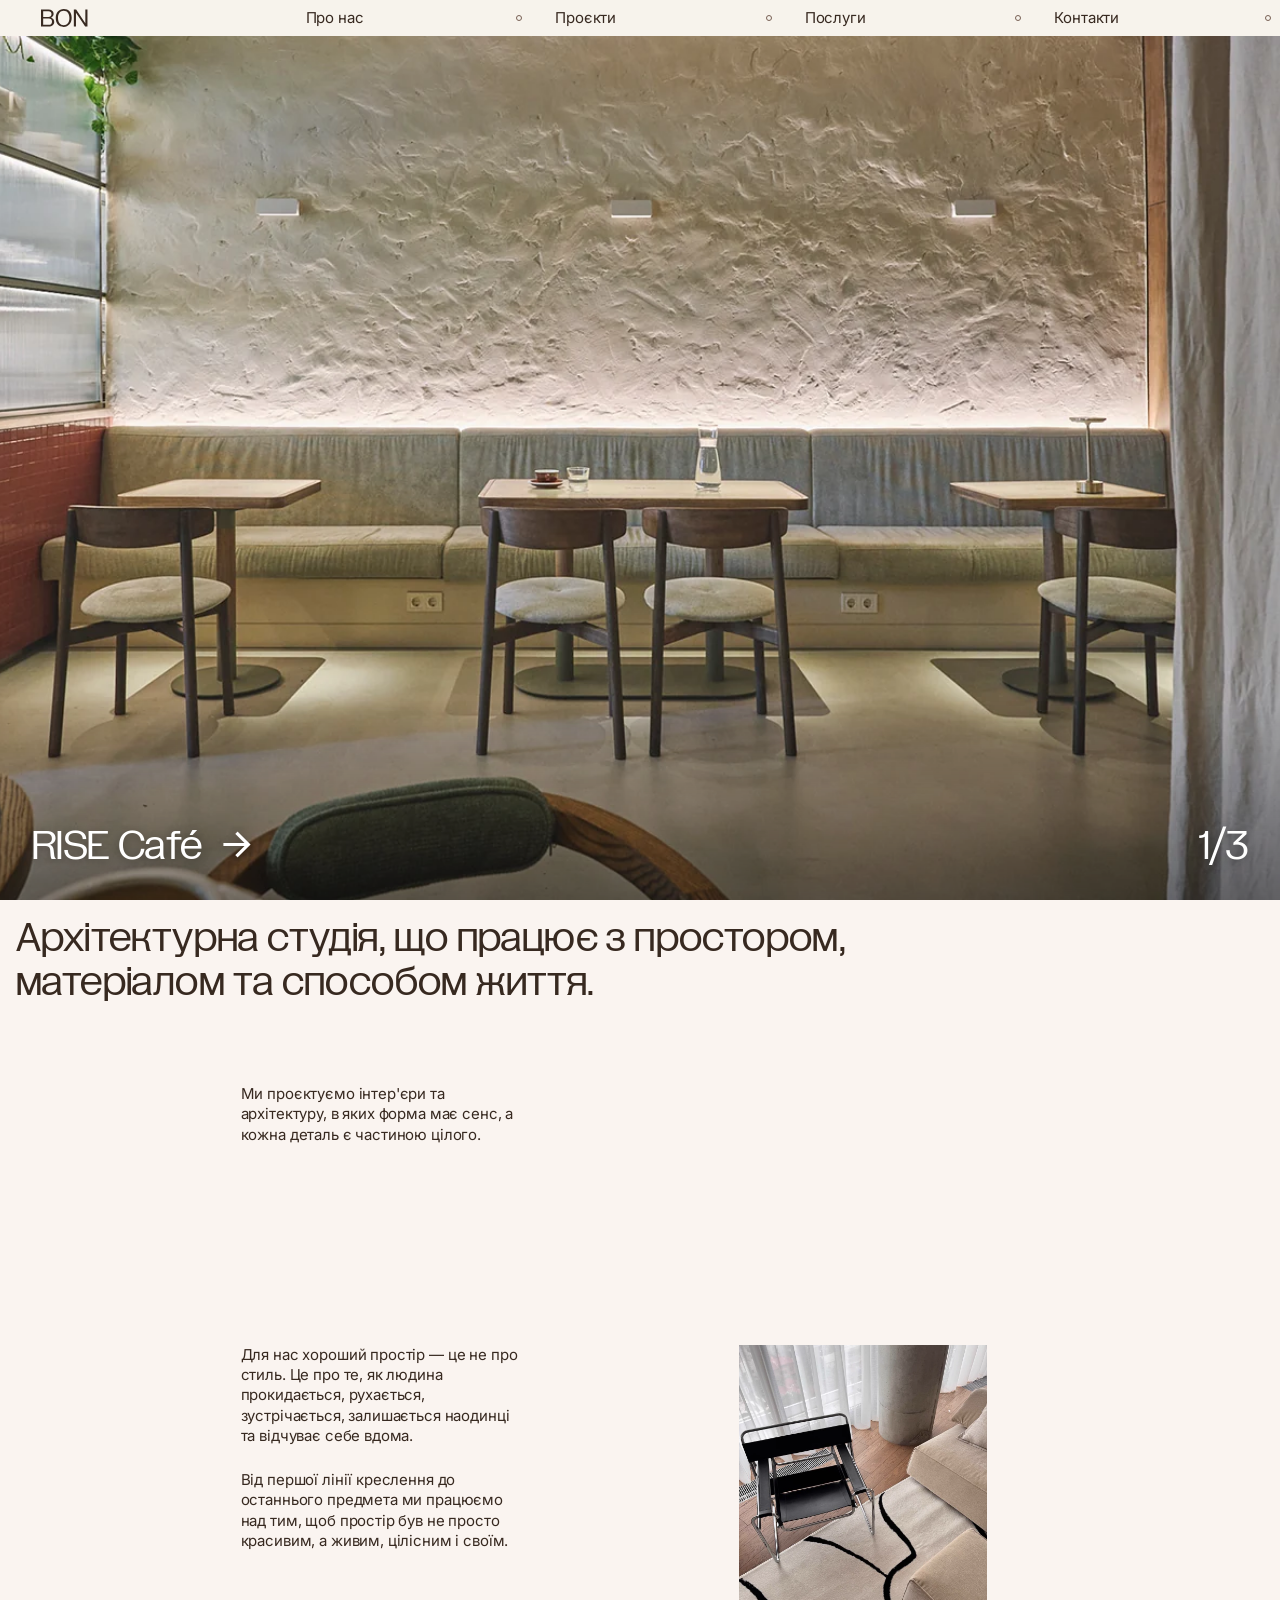
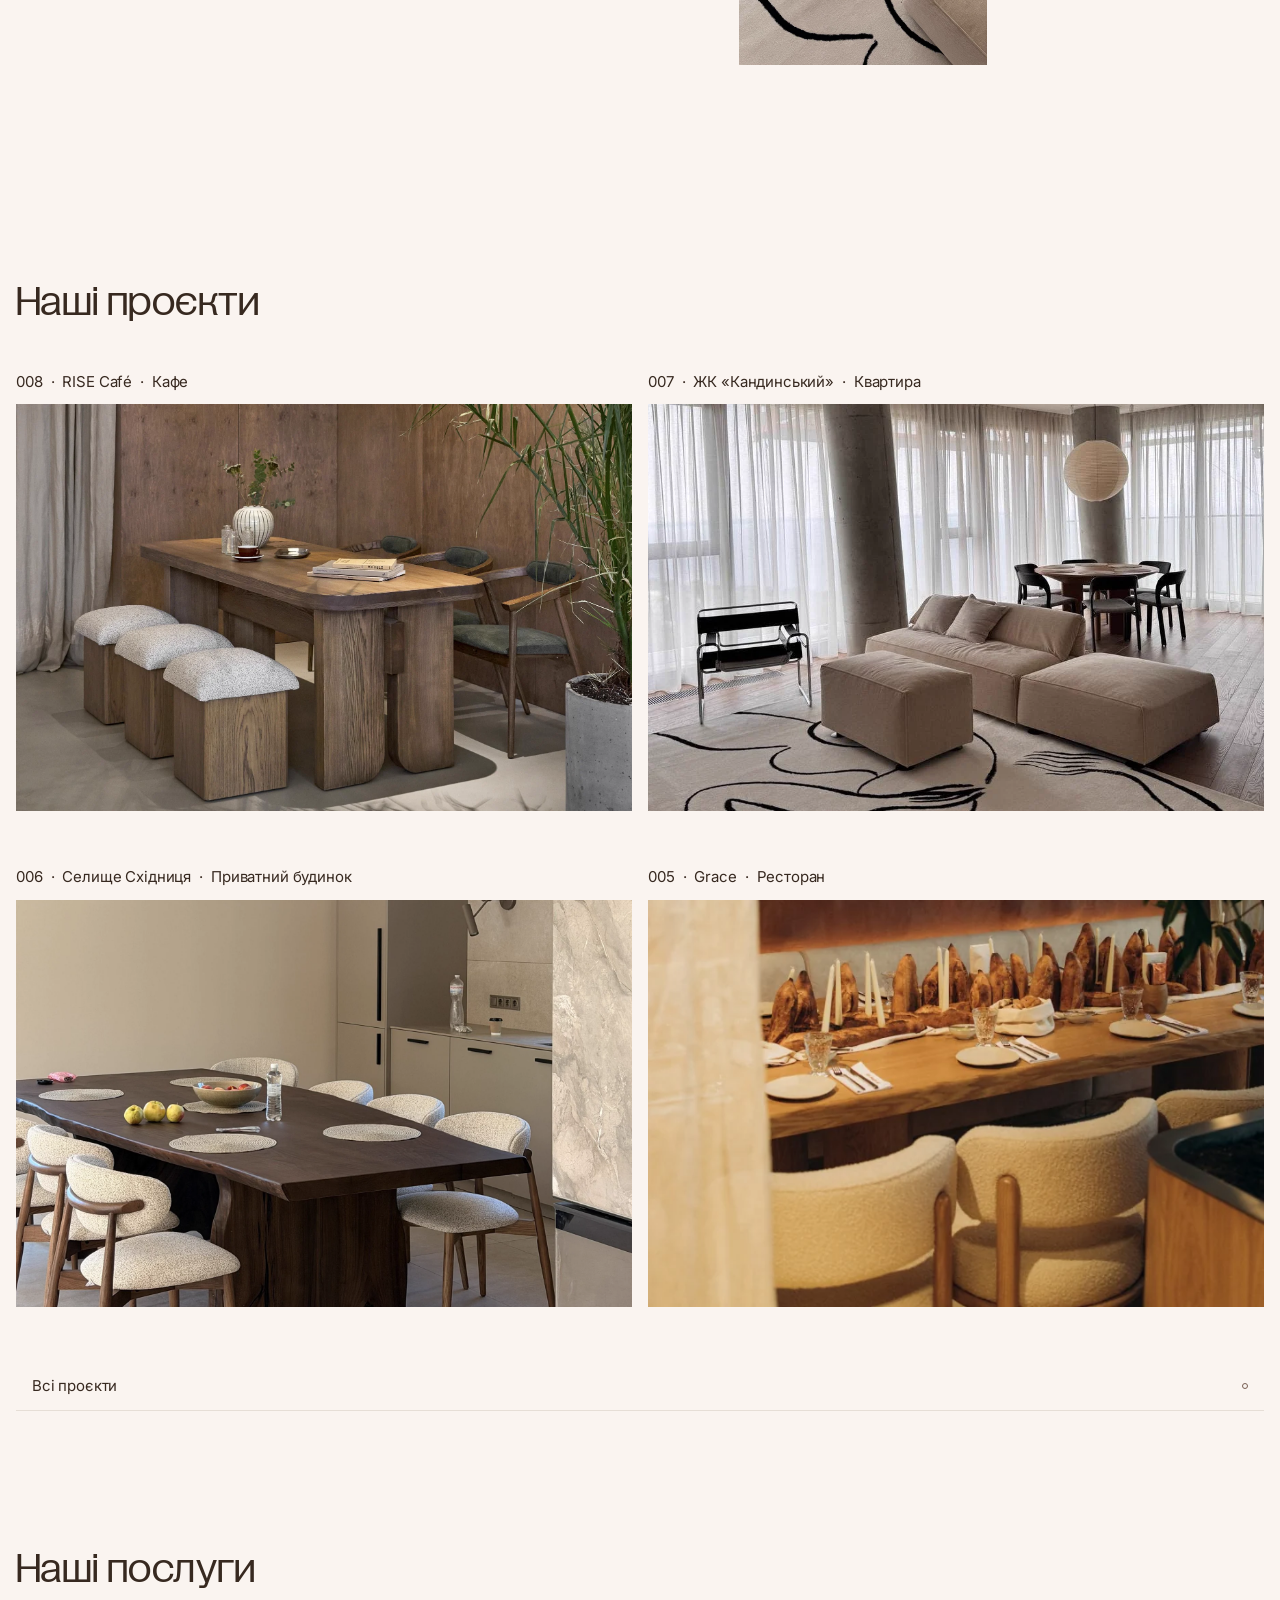
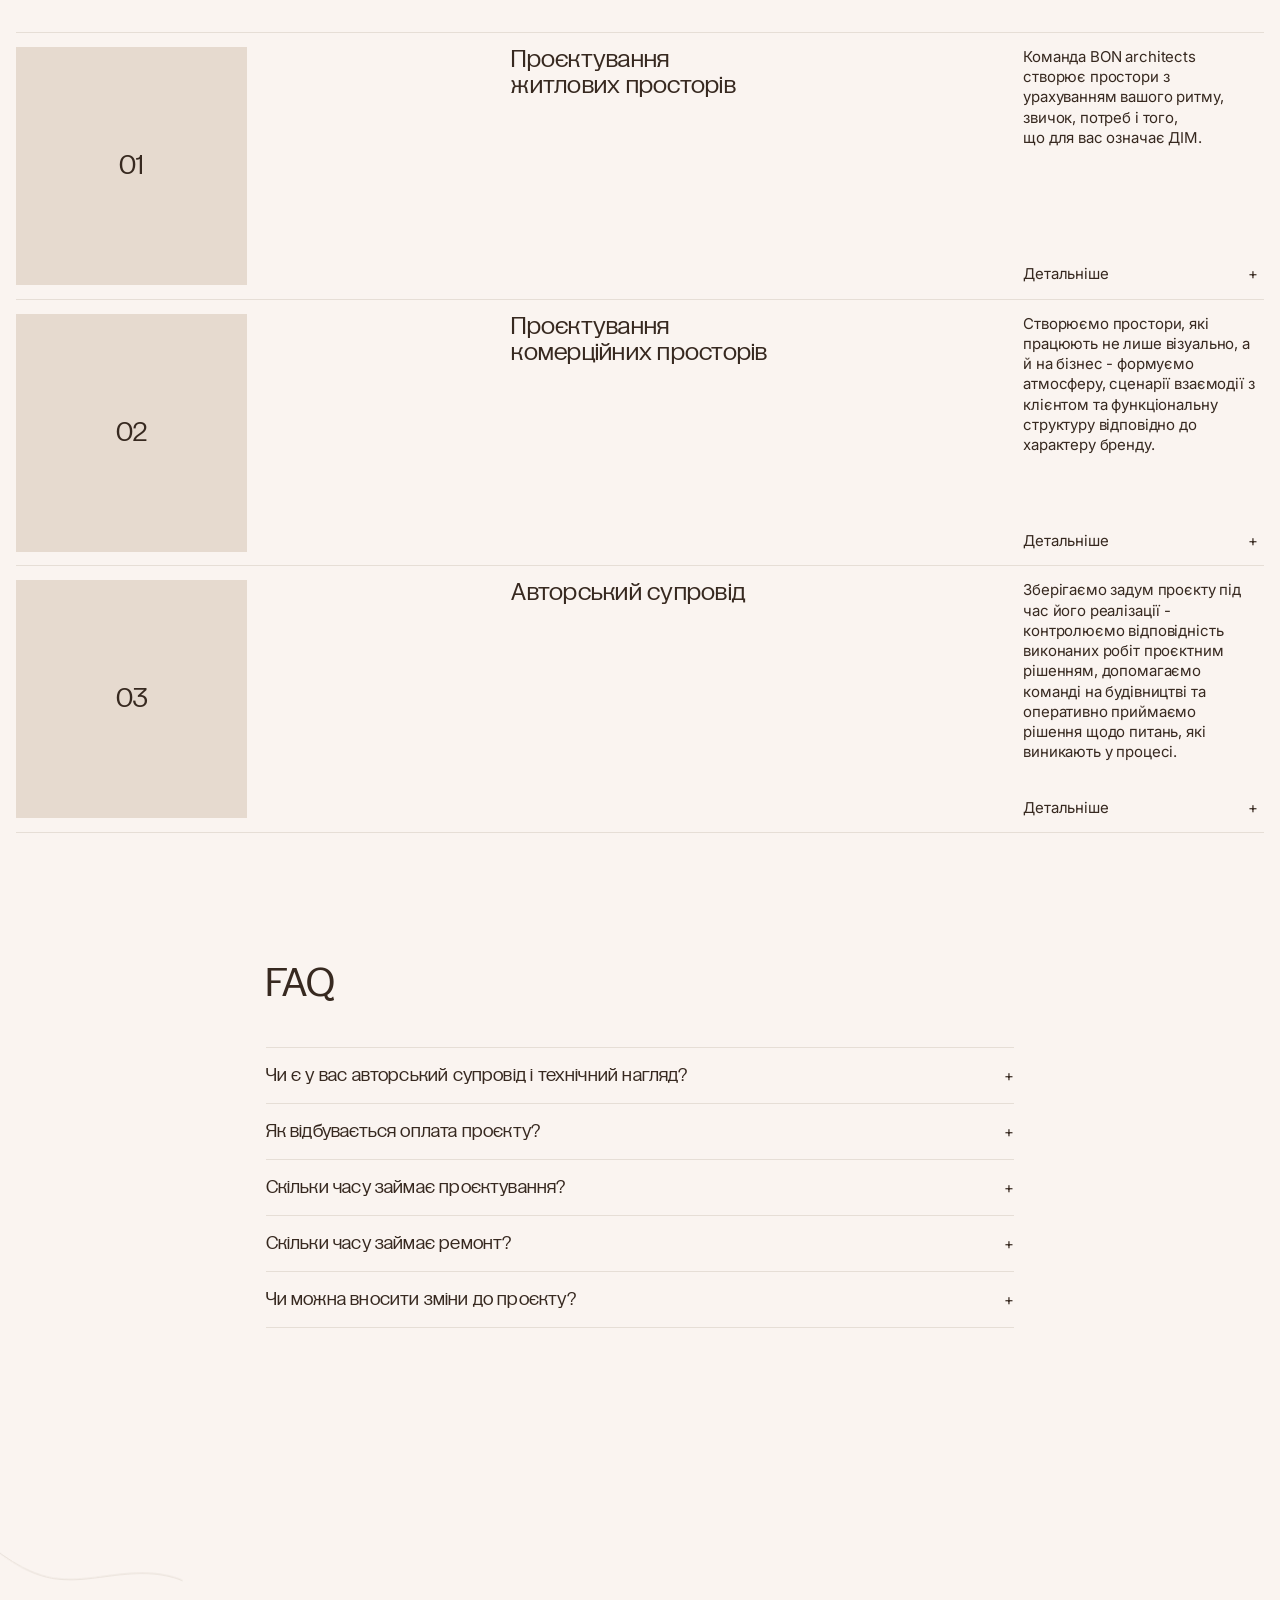
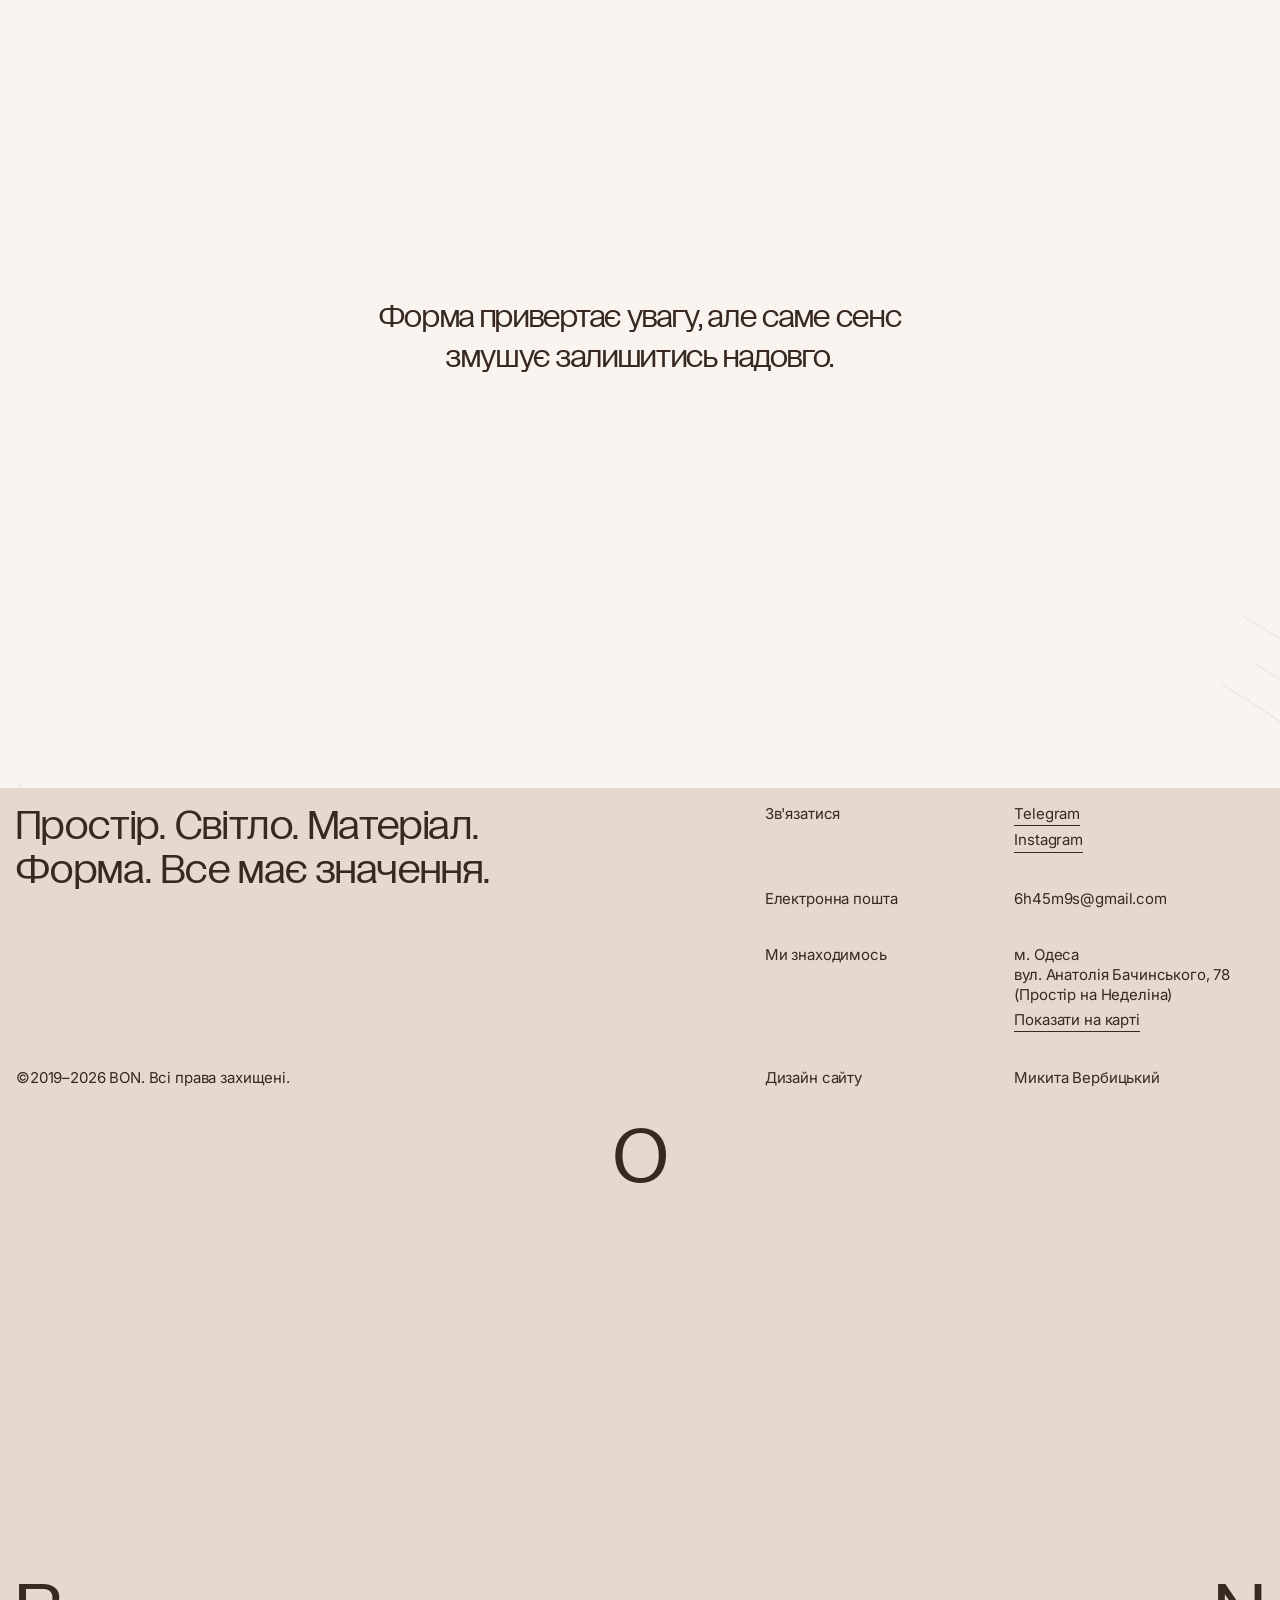
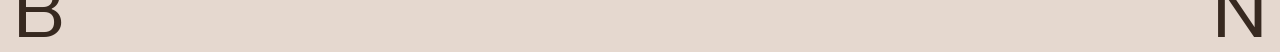
==== index.html @ 271f2152 "Add files via upload" ====
<!DOCTYPE html>
<html lang="uk">
<head>
    <meta charset="UTF-8">
    <meta name="viewport" content="width=device-width, initial-scale=1.0">
    <title>BON — архітектурна студія</title>
    <meta name="description" content="BON — архітектурна студія в Одесі. Проєктуємо інтер’єри та архітектуру, в яких форма має сенс, а кожна деталь є частиною цілого.">
    <meta name="theme-color" content="#FAF4F0">
    <meta property="og:type" content="website">
    <meta property="og:site_name" content="BON">
    <meta property="og:locale" content="uk_UA">
    <meta property="og:title" content="BON — архітектурна студія">
    <meta property="og:description" content="BON — архітектурна студія в Одесі. Проєктуємо інтер’єри та архітектуру, в яких форма має сенс, а кожна деталь є частиною цілого.">
    <meta property="og:url" content="https://bondarandrew.github.io/">
    <meta property="og:image" content="https://bondarandrew.github.io/img/og-image.jpg">
    <meta property="og:image:width" content="1200">
    <meta property="og:image:height" content="630">
    <meta name="twitter:card" content="summary_large_image">
    <meta name="twitter:title" content="BON — архітектурна студія">
    <meta name="twitter:description" content="BON — архітектурна студія в Одесі. Проєктуємо інтер’єри та архітектуру, в яких форма має сенс, а кожна деталь є частиною цілого.">
    <meta name="twitter:image" content="https://bondarandrew.github.io/img/og-image.jpg">
    <link rel="icon" href="favicon.ico" sizes="any">
    <link rel="icon" type="image/png" sizes="32x32" href="img/favicon/favicon-32.png">
    <link rel="icon" type="image/png" sizes="192x192" href="img/favicon/favicon-192.png">
    <link rel="apple-touch-icon" href="img/favicon/favicon-180.png">
    <link rel="preconnect" href="https://fonts.googleapis.com">
    <link rel="preconnect" href="https://fonts.gstatic.com" crossorigin>
    <link href="https://fonts.googleapis.com/css2?family=Inter:wght@400&display=swap" rel="stylesheet">
    <link rel="preload" href="fonts/TwidGrotesk-Regular.woff2" as="font" type="font/woff2" crossorigin>
    <link rel="stylesheet" href="css/style.css">
</head>
<body>
    <header>
        <div class="header-inner">
            <div class="logo">
                <a href="index.html" class="logo-link" aria-label="На головну">
                    <img src="img/BON_logo.svg" alt="BON" class="logo-img">
                </a>
            </div>
            <a class="nav-item" href="#about">
                Про нас
                <span class="nav-dot">
                    <svg width="6" height="6" viewBox="0 0 6 6" xmlns="http://www.w3.org/2000/svg" style="display: block;">
                        <circle cx="3" cy="3" r="2.5" stroke="#775F53"/>
                    </svg>
                </span>
            </a>
            <a class="nav-item" href="#projects">
                Проєкти
                <span class="nav-dot">
                    <svg width="6" height="6" viewBox="0 0 6 6" xmlns="http://www.w3.org/2000/svg" style="display: block;">
                        <circle cx="3" cy="3" r="2.5" stroke="#775F53"/>
                    </svg>
                </span>
            </a>
            <a class="nav-item" href="#services">
                Послуги
                <span class="nav-dot">
                    <svg width="6" height="6" viewBox="0 0 6 6" xmlns="http://www.w3.org/2000/svg" style="display: block;">
                        <circle cx="3" cy="3" r="2.5" stroke="#775F53"/>
                    </svg>
                </span>
            </a>
            <a class="nav-item contacts" href="#contact">
                Контакти
                <span class="nav-dot">
                    <svg width="6" height="6" viewBox="0 0 6 6" xmlns="http://www.w3.org/2000/svg" style="display: block;">
                        <circle cx="3" cy="3" r="2.5" stroke="#775F53"/>
                    </svg>
                </span>
            </a>
        </div>
        <button class="burger-menu" aria-label="Меню">
            <span></span>
            <span></span>
            <span></span>
        </button>
        <div class="mobile-menu">
            <a class="nav-item" href="#about">Про нас</a>
            <a class="nav-item" href="#projects">Проєкти</a>
            <a class="nav-item" href="#services">Послуги</a>
            <a class="nav-item contacts" href="#contact">Контакти</a>
        </div>
    </header>

    <main>
        <section class="hero-slider">
            <div class="hero-track">
                <div class="hero-slide">
                    <img src="img/Hero/Hero1.webp" alt="RISE Café">
                </div>
                <div class="hero-slide">
                    <img src="img/Hero/Hero2.webp" alt="Квартира у ЖК Кандинський">
                </div>
                <div class="hero-slide">
                    <img src="img/Hero/Hero3.webp" alt="Приватний будинок у Східниці">
                </div>
                <div class="hero-slide">
                    <img src="img/Hero/Hero1.webp" alt="RISE Café">
                </div>
            </div>

            <!-- Текст и счётчик теперь СНАРУЖИ трека, фиксированы в углах -->
            <div class="hero-caption" id="heroCaption">RISE Café <span class="arrow">→</span></div>
            <div class="hero-counter"><span class="current">1</span>/<span class="total">3</span></div>
        </section>

        <section class="about-section" id="about">
            <div class="about-block about-block-1">
                <div class="about-title-wrap">
                    <h2 class="about-title">
                        Архітектурна студія, <span style="white-space: nowrap;">що працює з простором,</span><br>
                        матеріалом та способом життя.
                    </h2>
                </div>
                <div class="about-video-rail">
                    <video
                      class="about-video-small"
                      src="img/swcond_secktion_Video.mp4?v=4"
                      autoplay
                      loop
                      muted
                      playsinline
                    ></video>
                </div>
            </div>

            <div class="about-block about-block-2">
                <div class="about-text-group">
                    <p class="about-text">
                        Ми проєктуємо інтер'єри та архітектуру, в яких форма має сенс, 
                        а кожна деталь є частиною цілого.
                    </p>
                    <p class="about-text">
                        Для нас хороший простір — це не про стиль. Це про те, 
                        як людина прокидається, рухається, зустрічається, 
                        залишається наодинці та&nbsp;відчуває себе вдома.
                    </p>
                    <p class="about-text">
                        Від першої лінії креслення до останнього предмета ми працюємо 
                        над тим, щоб простір був не просто красивим, а живим, 
                        цілісним і своїм.
                    </p>
                </div>
                <img src="img/second_secktion_Photo.webp" alt="" class="about-img about-img-large">
            </div>
        </section>

        <section class="projects-section" id="projects">
            <div class="projects-head">
                <h2 class="projects-title">Наші проєкти</h2>
            </div>

            <div class="projects-grid">
                <a class="project-card" href="project.html?id=rise">
                    <div class="project-info">
                        <span class="project-num">008</span>
                        <span class="project-name">RISE Café</span>
                        <span class="project-type">Кафе</span>
                    </div>
                    <div class="project-media"><img src="img/Projects/rise.webp" alt="RISE Café" loading="lazy"></div>
                </a>
                <a class="project-card" href="project.html?id=kandinsky">
                    <div class="project-info">
                        <span class="project-num">007</span>
                        <span class="project-name">ЖК «Кандинський»</span>
                        <span class="project-type">Квартира</span>
                    </div>
                    <div class="project-media"><img src="img/Projects/kandinsky.webp" alt="Квартира у ЖК Кандинський" loading="lazy"></div>
                </a>
                <a class="project-card" href="project.html?id=shidnytsia">
                    <div class="project-info">
                        <span class="project-num">006</span>
                        <span class="project-name">Селище Східниця</span>
                        <span class="project-type">Приватний будинок</span>
                    </div>
                    <div class="project-media"><img src="img/Projects/shidnytsia.webp" alt="Приватний будинок у Східниці" loading="lazy"></div>
                </a>
                <a class="project-card" href="project.html?id=grace">
                    <div class="project-info">
                        <span class="project-num">005</span>
                        <span class="project-name">Grace</span>
                        <span class="project-type">Ресторан</span>
                    </div>
                    <div class="project-media"><img src="img/Projects/grace.webp" alt="Ресторан Grace" loading="lazy"></div>
                </a>
            </div>

                        <div class="projects-extra" id="projectsExtra">
                <div class="projects-extra-inner">
                    <div class="projects-grid">
                        <a class="project-card" href="project.html?id=p55">
                            <div class="project-info">
                                <span class="project-num">004</span>
                                <span class="project-name">P_55</span>
                                <span class="project-type">Апартаменти</span>
                            </div>
                            <div class="project-media"><img src="img/Projects/project-03.webp" alt="P_55" loading="lazy"></div>
                        </a>                        <a class="project-card" href="project.html?id=f001">
                            <div class="project-info">
                                <span class="project-num">003</span>
                                <span class="project-name">F_001</span>
                                <span class="project-type">Апартаменти</span>
                            </div>
                            <div class="project-media"><img src="img/Projects/project-04.webp" alt="F_001" loading="lazy"></div>
                        </a>                        <a class="project-card" href="project.html?id=p22">
                            <div class="project-info">
                                <span class="project-num">002</span>
                                <span class="project-name">P_22</span>
                                <span class="project-type">Апартаменти</span>
                            </div>
                            <div class="project-media"><img src="img/Projects/project-01.webp" alt="P_22" loading="lazy"></div>
                        </a>                        <a class="project-card" href="project.html?id=lapki">
                            <div class="project-info">
                                <span class="project-num">001</span>
                                <span class="project-name">Lapki</span>
                                <span class="project-type">Салон для хвостатих</span>
                            </div>
                            <div class="project-media"><img src="img/Projects/project-02.webp" alt="Lapki" loading="lazy"></div>
                        </a>                    </div>
                </div>
            </div>

            <a class="projects-more projects-hide hidden" href="#" id="projectsHide" aria-controls="projectsExtra">Приховати <span class="nav-dot"><svg width="8" height="2" viewBox="0 0 8 2" xmlns="http://www.w3.org/2000/svg" style="display: block;"><rect width="8" height="1" y="0.5" fill="#775F53"/></svg></span></a>

            <a class="projects-more" href="#" id="projectsMore" aria-controls="projectsExtra" aria-expanded="false">Всі проєкти <span class="nav-dot"><svg width="6" height="6" viewBox="0 0 6 6" xmlns="http://www.w3.org/2000/svg" style="display: block;"><circle cx="3" cy="3" r="2.5" stroke="#775F53"/></svg></span></a>
        </section>

        <section class="services-section" id="services">
            <h2 class="services-title">Наші послуги</h2>

            <div class="services-list">
                <article class="service-row">
                    <div class="service-num"><span class="service-num-label">01</span><span class="service-num-desc">Квартири, приватні будинки, котеджі, таунхауси.</span></div>
                    <h3 class="service-name">Проєктування<br>житлових просторів</h3>
                    <div class="service-side">
                        <p class="service-text">Команда BON architects створює простори з урахуванням вашого ритму, звичок, потреб і того, <span style="white-space: nowrap;">що для вас означає ДІМ.</span></p>
                        <div class="service-detail" id="service-detail-1">
                            <div class="service-detail-inner">
                                <p>Планувальні рішення і концепція, технічна документація та комплектація - ми проходимо весь шлях проєктування разом.</p>
                                <p>Орієнтовна вартість проєктування - 45 євро/м².<br>Остаточна вартість визначається після брифу, з урахуванням площі, задач та складності проєкту.</p>
                            </div>
                        </div>
                        <a class="service-more" href="#" aria-expanded="false" aria-controls="service-detail-1">Детальніше <span class="service-plus">+</span></a>
                    </div>
                </article>

                <article class="service-row">
                    <div class="service-num"><span class="service-num-label">02</span><span class="service-num-desc">Ресторани, кафе, готелі, апарт-готелі,<br>офісні приміщення.</span></div>
                    <h3 class="service-name">Проєктування<br>комерційних просторів</h3>
                    <div class="service-side">
                        <p class="service-text">Створюємо простори, які працюють не лише візуально, а й на бізнес - формуємо атмосферу, сценарії взаємодії з клієнтом та функціональну структуру відповідно до характеру бренду.</p>
                        <div class="service-detail" id="service-detail-2">
                            <div class="service-detail-inner">
                                <p>Від концепції до робочої документації та комплектації - розробляємо простір як цілісний досвід для його гостей і команди.</p>
                                <p>Вартість проєктування - від 50 €/м².<br>Остаточна вартість визначається після брифу, з урахуванням площі, задач та складності проєкту.</p>
                            </div>
                        </div>
                        <a class="service-more" href="#" aria-expanded="false" aria-controls="service-detail-2">Детальніше <span class="service-plus">+</span></a>
                    </div>
                </article>

                <article class="service-row">
                    <div class="service-num"><span class="service-num-label">03</span><span class="service-num-desc">Контролюємо виконання робіт згідно проєкту.</span></div>
                    <h3 class="service-name">Авторський супровід</h3>
                    <div class="service-side">
                        <p class="service-text">Зберігаємо задум проєкту під час його реалізації - контролюємо відповідність виконаних робіт проєктним рішенням, допомагаємо команді на будівництві та оперативно приймаємо рішення щодо питань, які виникають у процесі.</p>
                        <div class="service-detail" id="service-detail-3">
                            <div class="service-detail-inner">
                                <p>Вартість авторського супроводу - від 500 €/місяць.<br>Остаточна вартість залежить від масштабу проєкту, його складності та інтенсивності робіт.</p>
                            </div>
                        </div>
                        <a class="service-more" href="#" aria-expanded="false" aria-controls="service-detail-3">Детальніше <span class="service-plus">+</span></a>
                    </div>
                </article>
            </div>
        </section>

        <section class="faq-section" id="faq">
            <div class="faq-inner">
                <h2 class="faq-title">FAQ</h2>
                <div class="faq-list">
                    <div class="faq-item">
                        <button class="faq-q" type="button" aria-expanded="false" aria-controls="faq-a-1">
                            <span>Чи є у вас авторський супровід і технічний нагляд?</span>
                            <span class="faq-plus" aria-hidden="true"></span>
                        </button>
                        <div class="faq-a" id="faq-a-1">
                            <div class="faq-a-inner">
                                <p>BON здійснює авторський супровід, але не технічний нагляд.</p>
                                <p>Авторський супровід відповідає за те, щоб реалізований простір залишався максимально близьким до затвердженого проєкту - від планувальних рішень до матеріалів і деталей.</p>
                                <p>Технічний нагляд - це окрема функція, яка передбачає контроль якості та технології виконання будівельних робіт, відповідності нормам і стандартам.</p>
                                <p>Ми відповідаємо за задум і його реалізацію. Технічний нагляд - за якість виконання будівельних робіт</p>
                            </div>
                        </div>
                    </div>
                    <div class="faq-item">
                        <button class="faq-q" type="button" aria-expanded="false" aria-controls="faq-a-2">
                            <span>Як відбувається оплата проєкту?</span>
                            <span class="faq-plus" aria-hidden="true"></span>
                        </button>
                        <div class="faq-a" id="faq-a-2">
                            <div class="faq-a-inner">
                                <p>Проєктування складається з 5 етапів:</p>
                                <ol>
                                    <li>Бриф та планування</li>
                                    <li>Концепція</li>
                                    <li>3D-моделювання та візуалізація</li>
                                    <li>Технічні креслення</li>
                                    <li>Комплектація</li>
                                </ol>
                                <p>Перед початком кожного етапу вноситься 100% передплата за його вартість.</p>
                                <p>З орієнтовною вартістю проєктування можна ознайомитись <a href="#services">тут</a>.</p>
                            </div>
                        </div>
                    </div>
                    <div class="faq-item">
                        <button class="faq-q" type="button" aria-expanded="false" aria-controls="faq-a-3">
                            <span>Скільки часу займає проєктування?</span>
                            <span class="faq-plus" aria-hidden="true"></span>
                        </button>
                        <div class="faq-a" id="faq-a-3">
                            <div class="faq-a-inner"><p>Тривалість розробки проєкту залежить від площі та складності об’єкта. У середньому повний цикл проєктування займає 2-4 місяці. Ми не радимо починати будівництво до повної готовності проєкту.</p></div>
                        </div>
                    </div>
                    <div class="faq-item">
                        <button class="faq-q" type="button" aria-expanded="false" aria-controls="faq-a-4">
                            <span>Скільки часу займає ремонт?</span>
                            <span class="faq-plus" aria-hidden="true"></span>
                        </button>
                        <div class="faq-a" id="faq-a-4">
                            <div class="faq-a-inner">
                                <p>Термін реалізації залежить від багатьох факторів: темпу виконання робіт, своєчасності оплат і поставок матеріалів, а також роботи підрядних організацій.</p>
                                <p>BON не несе відповідальності за терміни виконання ремонтних робіт підрядниками. Ми відповідаємо за свою частину процесу - авторський супровід, оперативний розгляд питань та надання необхідних проєктних рішень.</p>
                                <p>Ми рекомендуємо окремо фіксувати терміни та умови роботи з кожним підрядником.</p>
                                <p>У середньому проєктування та реалізація проєкту займають від 6 до 18 місяців.</p>
                            </div>
                        </div>
                    </div>
                    <div class="faq-item">
                        <button class="faq-q" type="button" aria-expanded="false" aria-controls="faq-a-5">
                            <span>Чи можна вносити зміни до проєкту?</span>
                            <span class="faq-plus" aria-hidden="true"></span>
                        </button>
                        <div class="faq-a" id="faq-a-5">
                            <div class="faq-a-inner">
                                <p>Так. Під час роботи над кожним етапом передбачено до 2 коригувань. Вони входять у вартість етапу.</p>
                                <p>Після погодження та завершення етапу внесення змін до затверджених рішень, а також додаткові коригування понад 2, оплачуються окремо.</p>
                                <p>Обсяг і вартість додаткових робіт погоджуються із замовником до їх виконання.</p>
                            </div>
                        </div>
                    </div>
                </div>
            </div>
        </section>

        <section class="quote-section" id="quote">
            <div class="quote-sticky">
                <svg class="quote-lines" viewBox="0 0 1600 900" preserveAspectRatio="xMidYMid slice" aria-hidden="true"></svg>
                <p class="quote-text">Форма привертає увагу, але саме сенс <br>змушує залишитись надовго.</p>
            </div>
        </section>
    </main>

    <footer class="site-footer">
        <div class="footer-top">
            <div class="footer-left">
                <h2 class="footer-title">Простір. Світло. Матеріал.<br>Форма. Все має значення.</h2>
                <p class="footer-copy"><span>©2019–2026 BON<span class="footer-dot">.</span></span> <span>Всі права захищені.</span></p>
            </div>

            <div class="footer-info">
                <div class="footer-row">
                    <span class="footer-label">Зв'язатися</span>
                    <div class="footer-value">
                        <a href="https://t.me/bondar_olha" target="_blank" rel="noopener">Telegram</a>
                        <a href="https://www.instagram.com/bonarchitects" target="_blank" rel="noopener">Instagram</a>
                    </div>
                </div>
                <div class="footer-row">
                    <span class="footer-label">Електронна пошта</span>
                    <div class="footer-value">
                        <a href="mailto:6h45m9s@gmail.com">6h45m9s@gmail.com</a>
                    </div>
                </div>
                <div class="footer-row">
                    <span class="footer-label">Ми знаходимось</span>
                    <div class="footer-value">
                        <span>м. Одеса<br>вул. Анатолія Бачинського, 78<br>(Простір на Неделіна)</span>
                        <a href="https://maps.app.goo.gl/FtR865GVEq6YpNyQ6" class="footer-map-link" target="_blank" rel="noopener">Показати на карті</a>
                    </div>
                </div>
                <div class="footer-row">
                    <span class="footer-label">Дизайн сайту</span>
                    <div class="footer-value"><span>Микита Вербицький</span></div>
                </div>
            </div>
        </div>

        <div class="footer-letters" aria-hidden="true">
            <span class="footer-letter letter-b">B</span>
            <span class="footer-letter letter-o">O</span>
            <span class="footer-letter letter-n">N</span>
        </div>
    </footer>

    <div class="contact-overlay" id="contactOverlay">
        <div class="contact-panel" id="contactPanel">
            <div class="contact-panel-header">
                <span class="contact-panel-title">Контактна інформація</span>
                <button class="contact-panel-close" id="contactPanelClose">
                    Закрити <span class="close-icon">−</span>
                </button>
            </div>
            <div class="contact-panel-body">
                <div class="contact-row">
                    <span class="contact-label">Зв'язатися</span>
                    <div class="contact-value">
                        <a href="https://t.me/bondar_olha" target="_blank" rel="noopener">Telegram</a>
                        <a href="https://www.instagram.com/bonarchitects" target="_blank" rel="noopener">Instagram</a>
                    </div>
                </div>
                <div class="contact-row">
                    <span class="contact-label">Електронна пошта</span>
                    <div class="contact-value">
                        <a href="mailto:6h45m9s@gmail.com">6h45m9s@gmail.com</a>
                    </div>
                </div>
                <div class="contact-row">
                    <span class="contact-label">Ми знаходимось</span>
                    <div class="contact-value">
                        м. Одеса<br>
                        вул. Анатолія Бачинського, 78<br>
                        (Простір на Неделіна)
                        <a href="https://maps.app.goo.gl/FtR865GVEq6YpNyQ6" class="contact-map-link" target="_blank" rel="noopener">Показати на карті</a>
                    </div>
                </div>
            </div>
        </div>
    </div>

    <script src="js/main.js"></script>
    <script src="js/quote-lines.js"></script>
</body>
</html>
---- css/style.css ----
@font-face {
  font-family: 'Twid Grotesk';
  src: url('../fonts/TwidGrotesk-Regular.woff2') format('woff2'),
       url('../fonts/TwidGrotesk-Regular.woff') format('woff');
  font-weight: 400;
  font-style: normal;
  font-display: swap;
}

* {
  margin: 0;
  padding: 0;
  box-sizing: border-box;
}

html {
  scroll-behavior: smooth;
}

/* учитываем фиксированную шапку 36px при переходе по якорям */
section[id] {
  scroll-margin-top: 36px;
}

.services-section {
  background-color: #FAF4F0;
  color: #372920;
  padding: 16px 16px 40px;
}

.services-title {
  font-family: 'Twid Grotesk', sans-serif;
  font-weight: 400;
  font-size: 40px;
  line-height: 110%;
  letter-spacing: 0.01em;
  margin-bottom: 41px;
}

.services-section,
.services-section * {
  color: #372920; /* Twilight Bark */
}

.services-list {
  border-bottom: 1px solid #E6DED6;
}

.service-row {
  display: grid;
  grid-template-columns: 18.5% 21.2% 41% 1fr;
  padding: 14px 0;
  border-top: 1px solid #E6DED6;
}

.service-num {
  grid-column: 1;
  position: relative;
  aspect-ratio: 232 / 239;
  container-type: inline-size; /* размеры текста внутри считаются от ширины квадрата */
  background-color: #E6DACF;
  font-family: 'Twid Grotesk', sans-serif;
  line-height: 110%;
  transition: background-color 0.4s ease-in-out;
}

/* номер: по центру, при ховере уезжает в левый верхний угол */
.service-num-label {
  position: absolute;
  font-size: 11.4cqw; /* cqw считается от ширины квадрата */
  top: 50%;
  left: 50%;
  transform: translate(-50%, -50%);
  transition: top 0.4s ease-in-out, left 0.4s ease-in-out, transform 0.4s ease-in-out;
}

/* описание: появляется внизу слева */
.service-num-desc {
  position: absolute;
  left: 8cqw;
  right: 8cqw;
  bottom: 8cqw;
  font-family: 'Inter', sans-serif;
  font-size: 7.7cqw;
  line-height: 135%;
  letter-spacing: -0.01em;
  opacity: 0;
  transition: opacity 0.4s ease-in-out;
}

.service-row:hover .service-num-label {
  top: 8cqw;
  left: 8cqw;
  transform: translate(0, 0);
}

.service-row:hover .service-num-desc {
  opacity: 1;
}

.service-row:nth-child(1):hover .service-num { background-color: #B3B495; }
.service-row:nth-child(2):hover .service-num { background-color: #98ABB6; }
.service-row:nth-child(3):hover .service-num { background-color: #C0B097; }

.service-name {
  grid-column: 3;
  font-family: 'Twid Grotesk', sans-serif;
  font-weight: 400;
  font-size: 24px;
  line-height: 110%;
  letter-spacing: 0.01em;
}

.service-side {
  grid-column: 4;
  display: flex;
  flex-direction: column;
  justify-content: space-between;
  max-width: 235px;
  font-family: 'Inter', sans-serif;
  font-size: 15px;
  line-height: 135%;
  letter-spacing: -0.01em;
}

.service-text {
  margin: 0;
}

.service-more {
  display: flex;
  justify-content: space-between;
  color: #372920;
  text-decoration: none;
  transition: opacity 0.2s ease;
}

.service-more:hover {
  opacity: 0.6;
}

/* «Детальніше»: раскрывающийся текст прямо под описанием услуги, над кнопкой */
.service-detail {
  display: grid;
  grid-template-rows: 0fr;
  transition: grid-template-rows 0.4s ease-in-out;
}

.service-row.open .service-detail {
  grid-template-rows: 1fr;
}

.service-detail-inner {
  overflow: hidden;
  min-height: 0;
  font-family: 'Inter', sans-serif;
  font-size: 15px;
  line-height: 135%;
  letter-spacing: -0.01em;
}

.service-detail-inner p {
  margin-top: 14px;
}

.service-detail-inner p:first-child {
  margin-top: 14px;
}

.service-detail-inner p:last-child {
  margin-bottom: 14px;
}

html, body {
  margin: 0;
  padding: 0;
  background: transparent;
}

body {
  font-family: 'Twid Grotesk', sans-serif;
}

/* Main content spacing */
main {
  padding-top: 36px;
}

/* Hero Slider styles */
.hero-slider {
  position: relative;
  width: 100%;
  height: calc(100vh - 36px);
  overflow: hidden;
}

.hero-track {
  will-change: transform;
  display: flex;
  width: 400%;
  height: 100%;
  transition: transform 0.7s ease-in-out;
}

.hero-slide {
  width: 25%;
  height: 100%;
  flex-shrink: 0;
  position: relative;
}

.hero-slide img {
  width: 100%;
  height: 100%;
  object-fit: cover;
}

.hero-slider::after {
  content: '';
  position: absolute;
  bottom: 0;
  left: 0;
  right: 0;
  height: 200px;
  background: linear-gradient(to top, rgba(0, 0, 0, 0.4), transparent);
  pointer-events: none;
}

.hero-caption,
.hero-counter {
  position: absolute;
  bottom: 32px;
  z-index: 10;
  opacity: 1;
  transition: opacity 0.8s ease-in-out;
}

.hero-caption {
  left: 32px;
  color: #ffffff;
  font-family: 'Twid Grotesk', sans-serif;
  font-weight: 400;
  font-style: normal;
  font-size: 40px;
  line-height: 110%;
  letter-spacing: 0.01em;
  text-shadow: 0 2px 8px rgba(0, 0, 0, 0.3);
  transition: opacity 0.8s ease-in-out;
}

.hero-caption .arrow {
  margin-left: 12px;
}

.hero-counter {
  right: 32px;
  color: #ffffff;
  font-family: 'Twid Grotesk', sans-serif;
  font-weight: 400;
  font-style: normal;
  font-size: 40px;
  line-height: 110%;
  letter-spacing: 0.01em;
  text-shadow: 0 2px 8px rgba(0, 0, 0, 0.3);
  transition: opacity 0.8s ease-in-out;
}

/* Header styles */
header {
  background: #F7F3EC;
  color: #372920;
  position: fixed;
  top: 0;
  left: 0;
  right: 0;
  width: 100%;
  z-index: 10;
}

.header-inner {
  display: grid;
  grid-template-columns: repeat(5, 1fr);
  height: 36px;
  padding-left: 32px;
  align-items: center;
  width: 100%;
}

.header-inner > * {
  justify-self: stretch;
}

.logo {
  display: flex;
  align-items: center;
  height: 100%;
  padding-left: 9px;
}

.logo-link {
  display: flex;
  align-items: center;
  height: 100%;
}

.logo-img {
  width: 47.45px;
  height: 18px;
  display: block;
}

.nav-item {
  display: flex;
  align-items: center;
  height: 100%;
  color: #372920;
  text-decoration: none;
  font-family: 'Inter', sans-serif;
  font-weight: 400;
  font-style: normal;
  font-size: 15px;
  line-height: 135%;
  letter-spacing: -0.01em;
  padding-left: 24px;
  padding-right: 9px;
  transition: background-color 0.25s ease-in-out;
  justify-self: stretch;
}

.nav-item:visited {
  color: #372920;
  text-decoration: none;
}

.nav-item:hover,
.nav-item.active {
  background-color: #E5D8CF;
}

.nav-item:hover .nav-dot circle,
.nav-item.active .nav-dot circle {
  fill-opacity: 1;
}

.nav-dot {
  margin-left: auto;
  display: inline-flex;
  align-items: center;
}

.nav-dot circle {
  fill: #775F53;
  fill-opacity: 0;
  stroke: #775F53;
  transition: fill-opacity 0.25s ease-in-out;
}

.burger-menu {
  display: none;
  flex-direction: column;
  justify-content: space-between;
  width: 24px;
  height: 18px;
  background: none;
  border: none;
  cursor: pointer;
  padding: 0;
  position: absolute;
  right: 20px;
  top: 50%;
  transform: translateY(-50%);
}

.burger-menu span {
  display: block;
  width: 100%;
  height: 2px;
  background: #372920;
  transition: all 0.3s ease;
}

.mobile-menu {
  display: none;
  position: fixed;
  top: 36px;
  left: 0;
  right: 0;
  background: #F7F3EC;
  padding: 20px;
  flex-direction: column;
  gap: 16px;
}

.mobile-menu.active {
  display: flex;
}

.mobile-menu .nav-item {
  display: flex;
  position: static;
  height: auto;
  padding-left: 0;
}

/* Contact Panel styles */
.contact-overlay {
  position: fixed;
  top: 0;
  left: 0;
  width: 100%;
  height: 100%;
  background: rgba(0, 0, 0, 0);
  z-index: 2000;
  visibility: hidden;
  transition: background 0.4s ease-in-out, visibility 0s linear 0.4s;
}

.contact-overlay.open {
  background: rgba(0, 0, 0, 0.3);
  visibility: visible;
  transition: background 0.4s ease-in-out, visibility 0s linear 0s;
}

.contact-panel {
  position: absolute;
  top: 0;
  right: 0;
  width: 50vw;
  min-width: 480px;
  height: 100vh;
  background: #F7F3EC;
  transform: translateX(100%);
  transition: transform 0.5s ease-in-out;
  display: flex;
  flex-direction: column;
}

.contact-overlay.open .contact-panel {
  transform: translateX(0);
}

.contact-panel-header {
  display: flex;
  justify-content: space-between;
  align-items: center;
  height: 36px;
  padding: 0 24px;
  border-bottom: 1px solid rgba(0, 0, 0, 0.1);
  flex-shrink: 0;
}

.contact-panel-title {
  font-family: 'Twid Grotesk', sans-serif;
  font-weight: 500;
  font-size: 18px;
  color: #372920;
}

.contact-panel-close {
  background: none;
  border: none;
  cursor: pointer;
  display: flex;
  align-items: center;
  gap: 6px;
  font-family: 'Inter', sans-serif;
  font-size: 15px;
  color: #372920;
}

.contact-panel-body {
  padding-top: 29%;
  padding-bottom: 40px; /* небольшой запас; большой нижний отступ давал лишний скролл */
  padding-left: 20.8%;
  padding-right: 20.8%;
  display: flex;
  flex-direction: column;
  flex: 1;
  overflow-y: auto;
  font-family: 'Inter', sans-serif;
  font-weight: 400;
  font-style: normal;
  font-size: 17px;
  line-height: 135%;
  letter-spacing: -0.01em;
  color: #372920;
}

.contact-panel-body * {
  font-family: 'Inter', sans-serif;
  font-weight: 400;
  font-style: normal;
  font-size: 17px;
  line-height: 135%;
  letter-spacing: -0.01em;
}

.contact-row {
  display: flex;
  align-items: flex-start;
  gap: 3.3%;
  margin-bottom: 40px;
}

.contact-label {
  width: 180px;
  flex-shrink: 0;
  color: #372920;
  text-decoration: none;
  white-space: nowrap;
}

.contact-value {
  display: flex;
  flex-direction: column;
  gap: 8px;
  line-height: 1.35;
}

.contact-value a {
  color: #372920;
  text-decoration: none;
  border-bottom: 1px solid currentColor;
  padding-bottom: 1px;
  transition: opacity 0.2s ease;
}

.contact-value a:hover {
  opacity: 0.7;
}

/* почта без подчёркивания (в футере и в панели контактов) */
.contact-value a[href^="mailto:"],
.footer-value a[href^="mailto:"] {
  border-bottom: none;
  padding-bottom: 0;
}

.contact-value a.contact-map-link {
  color: #372920;
  text-decoration: none;
  border-bottom: 1px solid currentColor;
  padding-bottom: 1px;
  transition: opacity 0.2s ease;
  align-self: flex-start;
  display: inline-block;
  width: auto;
  margin-top: 4px;
}

.contact-value a.contact-map-link:hover {
  opacity: 0.7;
}

/* About Section styles */
.about-section {
  background-color: #FAF4F0;
  min-height: 100vh;
  padding: 16px;
  display: flex;
  flex-direction: column;
  gap: 0;
}

.about-block {
  display: flex;
  justify-content: space-between;
  align-items: flex-start;
  gap: 40px;
  max-width: 1200px;
  margin: 0 auto;
  width: 100%;
  margin-left: 0;
  padding-left: 0;
}

.about-block-1 {
  --video-h: calc((100vw - 32px) * 0.182 * 148 / 217); /* высота видео */
  max-width: none;
  width: 100%;
  margin: 0;
}

/* Блок 1 растянут вниз до уровня фото (+ высота видео), чтобы видео
   липло к экрану и отлипало, когда окажется на одном уровне с фото */
.about-block-1 .about-title-wrap {
  padding-bottom: calc(320px + var(--video-h));
}

.about-block-2 {
  display: grid;
  grid-template-columns: 18% 20% 19.9% 19.4% 1fr;
  column-gap: 0;
  max-width: none;
  margin-top: calc(-320px - (100vw - 32px) * 0.182 * 148 / 217); /* поднимаем на растянутую часть блока 1 */
}

.about-block-2 .about-text-group {
  grid-column: 2 / 4;
  margin-left: 0;
  margin-top: 80px; /* отступ от заголовка до 1-го абзаца */
  width: 290px; /* фикс. ширина под шрифт 15px: 1-й абзац в 3 строки */
}

.about-block-2 .about-img-large {
  grid-column: 4;
  width: 19.444vw; /* 280px при макете 1440px */
  aspect-ratio: 280 / 360;
  object-fit: cover;
  margin-top: 341px; /* 80px + 1-й абзац (3 строки ≈ 61px) + 24px gap + 176px — верх фото на уровне верха 2-го абзаца */
}

.about-title-wrap {
  margin-left: 0;
  padding-left: 0;
  margin-top: 0;
}

.about-title {
  font-family: 'Twid Grotesk', sans-serif;
  font-weight: 400;
  font-style: normal;
  font-size: 40px;
  line-height: 110%;
  letter-spacing: 0.01em;
  margin: 0;
}

.about-section .about-title,
.about-section .about-text {
  color: #372920;
}

.about-text {
  font-family: 'Inter', sans-serif;
  font-weight: 400;
  font-style: normal;
  font-size: 15px;
  line-height: 135%;
  letter-spacing: -0.01em;
  max-width: none;
}

/* Рельса для липкого видео: тянется от верха блока до уровня фото */
.about-video-rail {
  width: 18.2%;
  flex-shrink: 0;
  align-self: stretch;
}

.about-video-small {
  position: sticky;
  top: 52px; /* 36px шапка + 16px отступ */
  width: 100%;
  aspect-ratio: 217 / 148;
  height: auto;
  object-fit: cover;
  object-position: center;
  display: block;
  margin: 0;
}

.about-img-large {
  width: 400px;
  height: auto;
}

.about-text-group {
  display: flex;
  flex-direction: column;
  gap: 24px;
  margin-left: 30%;
}

.about-text-group .about-text:nth-child(2) {
  margin-top: 176px; /* 24px gap + 176px = 200px между 1-м и 2-м абзацем */
}

/* Projects Section styles */
.projects-section {
  background-color: #FAF4F0;
  color: #372920;
  padding: 80px 16px 120px;
}

.projects-head {
  display: flex;
  justify-content: space-between;
  align-items: baseline;
  margin-bottom: 48px;
}

.projects-title {
  font-family: 'Twid Grotesk', sans-serif;
  font-weight: 400;
  font-size: 40px;
  line-height: 110%;
  letter-spacing: 0.01em;
}

/* Дополнительные проекты: раскрываются по кнопке «Всі проєкти» */
.projects-extra {
  display: grid;
  grid-template-rows: 0fr;
  opacity: 0;
  transition: grid-template-rows 0.8s ease-in-out, opacity 0.8s ease-in-out;
}

.projects-extra.open {
  grid-template-rows: 1fr;
  opacity: 1;
}

.projects-extra-inner {
  overflow: hidden;
  min-height: 0;
}

.projects-extra .projects-grid {
  padding-top: 56px;
}

.projects-more.hidden {
  display: none;
}
/* Кнопки «Всі проєкти» / «Приховати»: строка без заливки — текст слева, кружок справа, тонкая линия снизу */
.projects-more {
  display: flex;
  justify-content: space-between;
  align-items: center;
  height: 48px;
  margin-top: 56px; /* как row-gap между проектами */
  padding: 0 16px;
  border-bottom: 1px solid #E6DED6;
  color: #372920;
  text-decoration: none;
  font-family: 'Inter', sans-serif;
  font-size: 15px;
  line-height: 135%;
  letter-spacing: -0.01em;
  transition: background-color 0.25s ease-in-out, border-color 0.25s ease-in-out;
}

/* кружок и черта берут цвет текста, чтобы читаться и на тёмном фоне */
.projects-more .nav-dot circle {
  stroke: #775F53;
  fill: #775F53;
  fill-opacity: 0;
}

.projects-more .nav-dot rect {
  fill: #775F53;
}

/* наведение как у пунктов шапки: светлая заливка и закрашенный кружок */
.projects-more:hover {
  background-color: #E5D8CF;
  border-bottom-color: transparent;
}

.projects-more:hover .nav-dot circle {
  fill-opacity: 1;
}
.projects-grid {
  display: grid;
  grid-template-columns: repeat(2, 1fr);
  column-gap: 16px;
  row-gap: 56px;
}

.project-card {
  display: flex;
  flex-direction: column;
  gap: 12px;
  color: inherit;
  text-decoration: none;
}

/* подпись над фото: 008 · RISE Café · Кафе */
.project-info {
  display: flex;
  gap: 8px;
  font-family: 'Inter', sans-serif;
  font-size: 15px;
  line-height: 135%;
  letter-spacing: -0.01em;
}

.project-info span + span::before {
  content: '·';
  margin-right: 8px;
}

.project-info {
  color: #372920; /* Twilight Bark */
}

.project-media {
  overflow: hidden;
  aspect-ratio: 696 / 460;
}

.project-media img {
  width: 100%;
  height: 100%;
  object-fit: cover;
  display: block;
  transition: transform 0.7s ease;
}

.project-card:hover .project-media img {
  transform: scale(1.03);
}
/* FAQ Section styles */
.faq-section {
  background-color: #FAF4F0;
  color: #372920;
  padding: 88px 16px 160px;
}

.faq-inner {
  width: 60%;
  margin: 0 auto;
}

.faq-title {
  font-family: 'Twid Grotesk', sans-serif;
  font-weight: 400;
  font-size: 40px;
  line-height: 110%;
  letter-spacing: 0.01em;
  margin-bottom: 42px;
}

.faq-list {
  border-top: 1px solid #E6DED6;
  border-bottom: 1px solid #E6DED6;
}

.faq-item + .faq-item {
  border-top: 1px solid #E6DED6;
}

.faq-q {
  display: flex;
  justify-content: space-between;
  align-items: center;
  gap: 24px;
  width: 100%;
  padding: 16px 0;
  background: none;
  border: none;
  cursor: pointer;
  text-align: left;
  color: #372920;
  font-family: 'Twid Grotesk', sans-serif;
  font-weight: 400;
  font-size: 18px;
  line-height: 23px;
  letter-spacing: 0.01em;
}

.faq-plus {
  flex-shrink: 0;
  font-family: 'Inter', sans-serif;
  font-size: 15px;
}

.faq-plus::before {
  content: '+';
}

.faq-q[aria-expanded="true"] .faq-plus::before {
  content: '−';
}

/* ответ раскрывается плавно */
.faq-a {
  display: grid;
  grid-template-rows: 0fr;
  transition: grid-template-rows 0.4s ease-in-out;
}

.faq-item.open .faq-a {
  grid-template-rows: 1fr;
}

.faq-a-inner {
  overflow: hidden;
  min-height: 0;
}

.faq-a-inner p:first-child {
  margin-top: 10px;
}

.faq-a-inner p:last-child {
  margin-bottom: 22px;
}

.faq-a-inner p {
  max-width: 66%;
  margin-bottom: 14px;
  font-family: 'Inter', sans-serif;
  font-size: 15px;
  line-height: 135%;
  letter-spacing: -0.01em;
  color: #372920;
}

/* нумерованный список внутри ответа FAQ */
.faq-a-inner ol {
  max-width: 66%;
  margin: 0 0 14px 20px;
  font-family: 'Inter', sans-serif;
  font-size: 15px;
  line-height: 135%;
  letter-spacing: -0.01em;
  color: #372920;
}

.faq-a-inner a {
  color: #372920;
  text-decoration: underline;
}

/* Quote Section styles: линии рисуются сами, когда секция появляется на экране */
.quote-section {
  background-color: #FAF4F0;
}

.quote-sticky {
  position: relative;
  height: 100vh;
  overflow: hidden;
  display: flex;
  align-items: center;
  justify-content: center;
}

.quote-lines {
  will-change: transform, opacity;
  position: absolute;
  inset: 0;
  width: 100%;
  height: 100%;
}

.quote-lines path {
  fill: none;
  stroke: #E6DED6;
  stroke-width: 1;
  stroke-linecap: round;
}

.quote-text {
  position: relative;
  text-align: center;
  color: #372920;
  font-family: 'Twid Grotesk', sans-serif;
  font-weight: 400;
  font-size: clamp(22px, 2.4vw, 48px);
  line-height: 130%;
  letter-spacing: -0.01em;
}

/* Project page: обложка проекта на весь экран */
.project-hero {
  position: relative;
  /* отступ под фиксированной шапкой уже задаёт main { padding-top: 36px } */
  height: calc(100vh - 36px);
  overflow: hidden;
}

.project-hero picture {
  display: block;
  width: 100%;
  height: 100%;
}

.project-hero img {
  width: 100%;
  height: 100%;
  object-fit: cover;
  display: block;
  /* лёгкое появление: обложка проявляется и чуть «отъезжает» назад */
  opacity: 0;
  transform: scale(1.04);
  transition: opacity 1s ease, transform 1.6s cubic-bezier(0.2, 0.6, 0.2, 1);
}

.project-hero.ready img {
  opacity: 1;
  transform: none;
}

.project-hero .hero-caption {
  opacity: 0;
  transform: translateY(12px);
  transition: opacity 0.9s ease 0.5s, transform 0.9s ease 0.5s;
}

.project-hero.ready .hero-caption {
  opacity: 1;
  transform: none;
}

/* плавный уход главной страницы при переходе на проект */
body.leaving {
  opacity: 0;
  transition: opacity 0.3s ease;
}

@media (prefers-reduced-motion: reduce) {
  .project-hero img,
  .project-hero .hero-caption {
    opacity: 1;
    transform: none;
    transition: none;
  }
}

.project-hero::after {
  content: '';
  position: absolute;
  bottom: 0;
  left: 0;
  right: 0;
  height: 200px;
  background: linear-gradient(to top, rgba(0, 0, 0, 0.4), transparent);
  pointer-events: none;
}

.project-hero .hero-caption {
  z-index: 10;
}

/* Project page: информация о проекте (год, авторы, описание) */
.project-about {
  display: grid;
  grid-template-columns: 1fr 1fr;
  column-gap: 12px;
  padding: 16px 16px 240px; /* текст занимает чуть больше половины высоты секции */
  background-color: #FAF4F0;
  color: #372920;
  font-family: 'Inter', sans-serif;
  font-size: 15px;
  line-height: 135%;
  letter-spacing: -0.01em;
}

.project-about[hidden] {
  display: none;
}

.project-about-year {
  margin-bottom: 10px;
}

.project-credit {
  margin-bottom: 13px;
}

.project-credit-role {
  font-weight: 500;
}

/* фиксированная ширина, чтобы переносы строк были как в макете (3 + 2 + 2 строки) */
.project-about-text {
  max-width: 700px;
  /* прижат к правому краю (с отступом 16px, как в макете) */
  margin-left: auto;
}

.project-about-text p {
  margin-bottom: 13px;
}

/* Project page: галерея фотографий (вертикальные парами, wide — на всю ширину) */
.project-gallery {
  display: grid;
  grid-template-columns: 1fr 1fr;
  gap: 12px;
  padding: 0 16px; /* без нижнего отступа: линии следующей секции «вылезают» прямо из последнего фото */
  background-color: #FAF4F0;
}

.project-gallery[hidden] {
  display: none;
}

.project-photo {
  display: block;
  width: 100%;
  height: auto;
  aspect-ratio: 696 / 800;
  object-fit: cover;
  background-color: #E5D8CF; /* пока фото грузится */
}

.project-photo.wide {
  grid-column: 1 / -1;
  aspect-ratio: 1408 / 800;
}

/* Project page: блок «Наступний проєкт» */
.next-project-section {
  padding: 100px 16px 16px;
  background-color: #FAF4F0;
}

.next-project {
  display: flex;
  flex-direction: column;
  gap: 12px;
  color: #372920;
  text-decoration: none;
}

.next-project-head {
  display: flex;
  justify-content: space-between;
  gap: 16px;
  font-family: 'Inter', sans-serif;
  font-size: 15px;
  line-height: 135%;
  letter-spacing: -0.01em;
}

.next-project-media {
  position: relative;
  overflow: hidden;
  aspect-ratio: 1408 / 640;
  min-height: 260px;
  background-color: #E5D8CF;
}

.next-project-media img {
  width: 100%;
  height: 100%;
  object-fit: cover;
  display: block;
  transition: transform 0.8s ease;
}

.next-project-media::after {
  content: '';
  position: absolute;
  left: 0;
  right: 0;
  bottom: 0;
  height: 50%;
  background: linear-gradient(to top, rgba(0, 0, 0, 0.4), transparent);
  pointer-events: none;
}

.next-project:hover .next-project-media img {
  transform: scale(1.03);
}

.next-project-caption {
  position: absolute;
  left: 16px;
  bottom: 16px;
  z-index: 1;
  color: #FAF4F0;
  font-family: 'Twid Grotesk', sans-serif;
  font-weight: 400;
  font-size: clamp(28px, 4.2vw, 40px);
  line-height: 110%;
  letter-spacing: 0.01em;
}

/* Footer styles */
.site-footer {
  display: flex;
  flex-direction: column;
  min-height: calc(100vh - 36px); /* минус высота фиксированной шапки, чтобы она не закрывала верх футера */
  padding: 16px 16px 0;
  overflow: hidden;
  background-color: #E5D8CF;
  color: #372920;
}

.site-footer * {
  color: #372920;
}

.footer-top {
  display: grid;
  grid-template-columns: 60% 1fr;
}

.footer-left {
  display: flex;
  flex-direction: column;
  justify-content: space-between;
}

.footer-title {
  font-family: 'Twid Grotesk', sans-serif;
  font-weight: 400;
  font-size: 40px;
  line-height: 110%;
  letter-spacing: 0.01em;
}

.footer-copy,
.footer-row {
  font-family: 'Inter', sans-serif;
  font-size: 15px;
  line-height: 135%;
  letter-spacing: -0.01em;
}

.footer-row {
  display: grid;
  grid-template-columns: 1fr 1fr;
  margin-bottom: 36px;
}

.footer-row:last-child {
  margin-bottom: 0;
}

.footer-value {
  display: flex;
  flex-direction: column;
  align-items: flex-start;
  gap: 4px;
}

.footer-value a {
  text-decoration: none;
  border-bottom: 1px solid currentColor;
  padding-bottom: 1px;
  transition: opacity 0.2s ease;
}

.footer-value a:hover {
  opacity: 0.7;
}

/* Буквы B O N: B и N стартуют снизу, O сверху, и одновременно меняются местами.
   Анимируется top: 0 — верх блока, calc(100% - 1em) — низ блока (1em = высота буквы) */
.footer-letters {
  position: relative;
  flex: 1;
  min-height: 260px;
  margin-top: 32px;
}

.footer-letter {
  position: absolute;
  font-family: 'Twid Grotesk', sans-serif;
  font-weight: 400;
  font-size: 6vw;
  line-height: 1;
  top: calc(100% - 1em);
  animation-duration: 3.6s;
  animation-iteration-count: infinite;
  animation-timing-function: cubic-bezier(0.65, 0, 0.35, 1);
}

.letter-b {
  left: 0;
  animation-name: letter-up;
}

.letter-n {
  right: 0;
  animation-name: letter-up;
}

.letter-o {
  top: 0;
  left: 50%;
  transform: translateX(-50%);
  animation-name: letter-down;
}

/* B и N: снизу -> наверх (на уровень буквы O) -> обратно */
@keyframes letter-up {
  0%, 4%    { top: calc(100% - 1em); }
  46%, 54%  { top: 0; }
  96%, 100% { top: calc(100% - 1em); }
}

/* O: сверху -> вниз (на уровень букв B и N) -> обратно */
@keyframes letter-down {
  0%, 4%    { top: 0; }
  46%, 54%  { top: calc(100% - 1em); }
  96%, 100% { top: 0; }
}

@media (prefers-reduced-motion: reduce) {
  .footer-letter {
    animation: none;
  }
}

/* Страница ошибки 404 (буквы B O N используют те же стили, что и в футере) */
.error-page {
  background-color: #FAF4F0;
  color: #372920;
}

.error-main {
  display: flex;
  flex-direction: column;
  min-height: 100vh;
  padding: calc(36px + 9vw) 16px 0;
  overflow: hidden;
}

.error-text {
  display: flex;
  flex-direction: column;
  align-items: center;
  text-align: center;
  font-family: 'Inter', sans-serif;
  font-size: 15px;
  line-height: 135%;
  letter-spacing: -0.01em;
}

.error-text p,
.error-home {
  color: #372920;
}

.error-home {
  margin-top: 24px;
  text-decoration: none;
  border-bottom: 1px solid currentColor;
  padding-bottom: 1px;
  transition: opacity 0.2s ease;
}

.error-home:hover {
  opacity: 0.7;
}

/* На 404 буквы живут по-другому: O стоит на месте (примерно по центру экрана),
   а B и N прыгают снизу на уровень O, затем в самый верх и обратно вниз. */
.error-main {
  position: relative;
  --o-top: calc(44vh - 36px); /* высота буквы O (на её уровень прыгают B и N) */
}

.error-text {
  position: relative;
  z-index: 1;
}

.error-main .footer-letters {
  position: absolute;
  top: 36px;              /* под шапкой */
  left: 16px;
  right: 16px;
  bottom: 0;
  margin-top: 0;
  min-height: 0;
}

.error-main .footer-letter {
  color: #372920;
}

.error-main .letter-o {
  top: var(--o-top);
  animation: none;
}

.error-main .letter-b,
.error-main .letter-n {
  animation-name: error-letter-jump;
  animation-duration: 4.5s;
}

@keyframes error-letter-jump {
  0%, 1%    { top: calc(100% - 1em); }   /* внизу */
  21%, 24%  { top: var(--o-top); }  /* вверх: на уровне буквы O */
  43%, 47%  { top: 8px; }                /* в самом верху */
  66%, 69%  { top: var(--o-top); }  /* вниз: снова на уровне буквы O */
  91%, 100% { top: calc(100% - 1em); }   /* и только потом в самый низ */
}

@media (prefers-reduced-motion: reduce) {
  .error-main .letter-b,
  .error-main .letter-n {
    animation: none;
  }
}

/* 404 на планшете и телефоне: текст на ~21% высоты экрана, O чуть ниже середины, буквы крупнее */
@media (max-width: 1024px) {
  .error-main {
    padding-top: 20.5vh;
    --o-top: calc(49.7vh - 36px - 0.5em);
  }

  .error-main .footer-letter {
    font-size: 10.6vw;
  }
}

@media (max-width: 768px) {
  .error-main .footer-letter {
    font-size: 21vw;
  }
}
/* Уведомление «скопировано» (появляется снизу по центру) */
.copy-toast {
  position: fixed;
  left: 50%;
  bottom: 24px;
  z-index: 3000;
  max-width: calc(100% - 32px);
  padding: 12px 20px;
  border-radius: 999px; /* полностью закруглённая «таблетка» */
  background-color: #372920;
  color: #FAF4F0;
  font-family: 'Inter', sans-serif;
  font-size: 15px;
  line-height: 135%;
  letter-spacing: -0.01em;
  text-align: center;
  opacity: 0;
  visibility: hidden;
  transform: translate(-50%, 12px);
  transition: opacity 0.35s ease, transform 0.35s ease, visibility 0s linear 0.35s;
  pointer-events: none;
}

.copy-toast.show {
  opacity: 1;
  visibility: visible;
  transform: translate(-50%, 0);
  transition: opacity 0.35s ease, transform 0.35s ease, visibility 0s linear 0s;
}

/* Лёгкое проявление блоков при скролле (класс добавляется из main.js) */
.reveal {
  opacity: 0;
  transform: translateY(18px);
  transition: opacity 0.9s ease, transform 0.9s cubic-bezier(0.2, 0.6, 0.2, 1);
}

.reveal.in {
  opacity: 1;
  transform: none;
}

/* Tablet styles (до 1024px): подпись и счётчик слайдера остаются внизу, размер меньше */
@media (max-width: 1024px) {
  .hero-caption,
  .hero-counter {
    bottom: 24px;
    font-size: clamp(28px, 4.2vw, 40px);
  }

  .hero-caption {
    left: 16px;
  }

  .hero-counter {
    right: 16px;
  }

  /* Контактная панель на планшете: шире (70% экрана), контент начинается на 210px сверху */
  .contact-panel {
    width: 70.5vw;
    min-width: 0;
  }

  .contact-panel-body {
    padding-top: 210px;
    padding-left: 12.1%;
    padding-right: 12.1%;
  }
}

/* Mobile styles */
@media (max-width: 768px) {
  /* Подпись слайдера не должна наезжать на счётчик: она занимает не больше 72% ширины
     и при необходимости переносится на вторую строку */
  .hero-caption {
    max-width: 72%;
    font-size: 24px;
  }

  .hero-counter {
    font-size: 24px;
  }

  /* Секция «Про нас» на телефоне: одна колонка.
     Порядок: заголовок, 1-й абзац, видео (по центру), 2-й и 3-й абзацы, фото на всю ширину.
     Блоки «растворены» через display: contents, чтобы переставить элементы через order. */
  .about-section {
    padding: 16px;
    min-height: 0;
  }

  .about-block-1,
  .about-block-2,
  .about-text-group {
    display: contents;
  }

  .about-block-1 .about-title-wrap {
    order: 1;
    padding-bottom: 0;
  }

  .about-title {
    font-size: min(8.2vw, 32px);
  }

  .about-title br {
    display: none;
  }

  .about-text-group .about-text:nth-child(1) {
    order: 2;
    margin-top: 16px;
  }

  .about-video-rail {
    order: 3;
    width: 50%;
    align-self: center;
    margin-top: 90px;
  }

  .about-video-small {
    position: static;
  }

  .about-text-group .about-text:nth-child(2) {
    order: 4;
    margin-top: 130px;
  }

  .about-text-group .about-text:nth-child(3) {
    order: 5;
    margin-top: 14px;
  }

  .about-block-2 .about-img-large {
    order: 6;
    width: 100%;
    margin-top: 40px;
  }

  .projects-section {
    padding: 48px 20px 80px;
  }

  .projects-title,
  .services-title {
    font-size: 28px;
  }

  /* Услуги на телефоне: цветной блок с номером и описанием (всегда в «ховер»-виде),
     под ним название, текст и «Детальніше +» */
  .services-section {
    padding: 16px 16px 40px;
  }

  .service-row {
    grid-template-columns: 1fr;
    row-gap: 0;
    padding: 14px 0 28px;
  }

  .service-num,
  .service-name,
  .service-side {
    grid-column: 1;
  }

  .service-num {
    max-width: none;
    aspect-ratio: 253 / 141;
  }

  .service-row:nth-child(1) .service-num { background-color: #B3B495; }
  .service-row:nth-child(2) .service-num { background-color: #98ABB6; }
  .service-row:nth-child(3) .service-num { background-color: #C0B097; }

  .service-num-label {
    top: 16px;
    left: 16px;
    transform: none;
    font-size: 24px;
  }

  .service-num-desc {
    left: 16px;
    right: 16px;
    bottom: 16px;
    font-size: 15px;
    opacity: 1;
  }

  .service-name {
    margin-top: 16px;
  }

  .service-side {
    margin-top: 10px;
  }

  .faq-section {
    padding: 56px 20px 80px;
  }

  .faq-inner {
    width: 100%;
  }

  .faq-title {
    font-size: 28px;
    margin-bottom: 28px;
  }

  .faq-a-inner ol,
  .faq-a-inner p {
    max-width: 100%;
  }

  .quote-text {
    padding: 0 20px;
  }

  .project-about {
    grid-template-columns: 1fr;
    row-gap: 32px;
    min-height: 0;
    padding: 20px 20px 40px;
  }

  .project-about-text {
    max-width: none;
    margin-left: 0;
  }

  /* фото проекта идут в один столбец */
  .project-gallery {
    grid-template-columns: 1fr;
    gap: 12px;
    padding: 0 16px;
  }

  /* Футер на телефоне: заголовок, контакты в две колонки, копирайт в две колонки, буквы */
  .site-footer {
    padding: 16px 16px 0;
  }

  /* «растворяем» обёртки, чтобы расставить элементы через order */
  .footer-top,
  .footer-left {
    display: contents;
  }

  .footer-title {
    order: 1;
    font-size: 28px;
  }

  .footer-info {
    order: 2;
    margin-top: 50px;
  }

  .footer-row {
    grid-template-columns: 1fr 1fr;
    margin-bottom: 24px;
  }

  /* на телефоне строки адреса нет */
  .footer-row:nth-child(3) {
    display: none;
  }

  .footer-row:last-child {
    margin-bottom: 0;
  }

  .footer-left .footer-copy {
    order: 3;
    display: grid;
    grid-template-columns: 1fr 1fr;
    margin-top: 24px;
  }

  .footer-dot {
    display: none;
  }

  .footer-letters {
    order: 4;
    min-height: 320px;
    margin-top: 40px;
  }

  .footer-letter {
    font-size: 21vw;
  }

  .quote-text br {
    display: none;
  }

  .service-side {
    max-width: none;
    gap: 14px; /* «Детальніше» ближе к своему тексту, чем к следующему блоку */
  }

  .projects-grid {
    grid-template-columns: 1fr;
    row-gap: 40px;
  }

  .projects-extra .projects-grid {
    padding-top: 40px;
  }

  .projects-more {
    margin-top: 40px; /* как row-gap между проектами */
  }

  /* Шапка на телефоне: слева логотип, справа кнопка «Меню +» (правая половина) */
  .header-inner {
    grid-template-columns: 1fr;
    padding-left: 16px;
  }

  .logo {
    padding-left: 0;
  }

  .nav-item {
    display: none;
  }

  .nav-dot {
    display: none;
  }

  .burger-menu {
    display: flex;
    flex-direction: row;
    justify-content: space-between;
    align-items: center;
    top: 0;
    right: 0;
    transform: none;
    width: 50%;
    height: 36px;
    padding: 0 16px 0 12px;
    border-left: 1px solid #E6DED6;
    font-family: 'Inter', sans-serif;
    font-size: 15px;
    line-height: 135%;
    letter-spacing: -0.01em;
    color: #372920;
  }

  /* три полоски заменены подписью «Меню» и плюсом/минусом */
  .burger-menu span {
    display: none;
  }

  .burger-menu::before {
    content: 'Меню';
  }

  .burger-menu::after {
    content: '+';
  }

  .burger-menu.active::after {
    content: '−';
  }

  /* Выпадающее меню: строки на всю ширину, справа кружок */
  .mobile-menu {
    top: 36px;
    padding: 0;
    gap: 0;
    background: #FAF4F0;
    /* плавное появление: меню всегда в разметке, а показывается прозрачностью */
    display: flex;
    visibility: hidden;
    opacity: 0;
    transform: translateY(-8px);
    transition: opacity 0.35s ease, transform 0.35s ease, visibility 0s linear 0.35s;
  }

  .mobile-menu.active {
    visibility: visible;
    opacity: 1;
    transform: none;
    transition: opacity 0.35s ease, transform 0.35s ease, visibility 0s linear 0s;
  }

  .mobile-menu .nav-item {
    justify-content: space-between;
    align-items: center;
    height: 44px;
    padding: 0 16px;
    border-top: 1px solid #E6DED6;
    font-size: 15px;
  }

  .mobile-menu .nav-item::after {
    content: '';
    width: 6px;
    height: 6px;
    box-sizing: border-box;
    border: 1px solid #775F53;
    border-radius: 50%;
    transition: background-color 0.25s ease-in-out;
  }

  .mobile-menu .nav-item:hover,
  .mobile-menu .nav-item:active,
  .mobile-menu .nav-item.active {
    background-color: #E5D8CF;
  }

  .mobile-menu .nav-item:hover::after,
  .mobile-menu .nav-item:active::after,
  .mobile-menu .nav-item.active::after {
    background-color: #775F53;
  }

  /* затемнение страницы под открытым меню */
  .mobile-menu::after {
    content: '';
    position: absolute;
    top: 100%;
    left: 0;
    right: 0;
    height: 100vh;
    background: rgba(0, 0, 0, 0.4);
  }

  .contact-panel {
    width: 100%;
    min-width: 0;
  }

  .contact-panel-body {
    padding-top: 210px;
    padding-bottom: 40px;
    padding-left: 16px;
    padding-right: 16px;
    font-size: 15px;
  }

  .contact-panel-body * {
    font-size: 15px;
  }

  /* подпись слева, значение начинается ровно с середины экрана */
  .contact-row {
    gap: 16px;
    margin-bottom: 24px;
  }

  .contact-label {
    width: 163px;
    white-space: normal;
  }
}
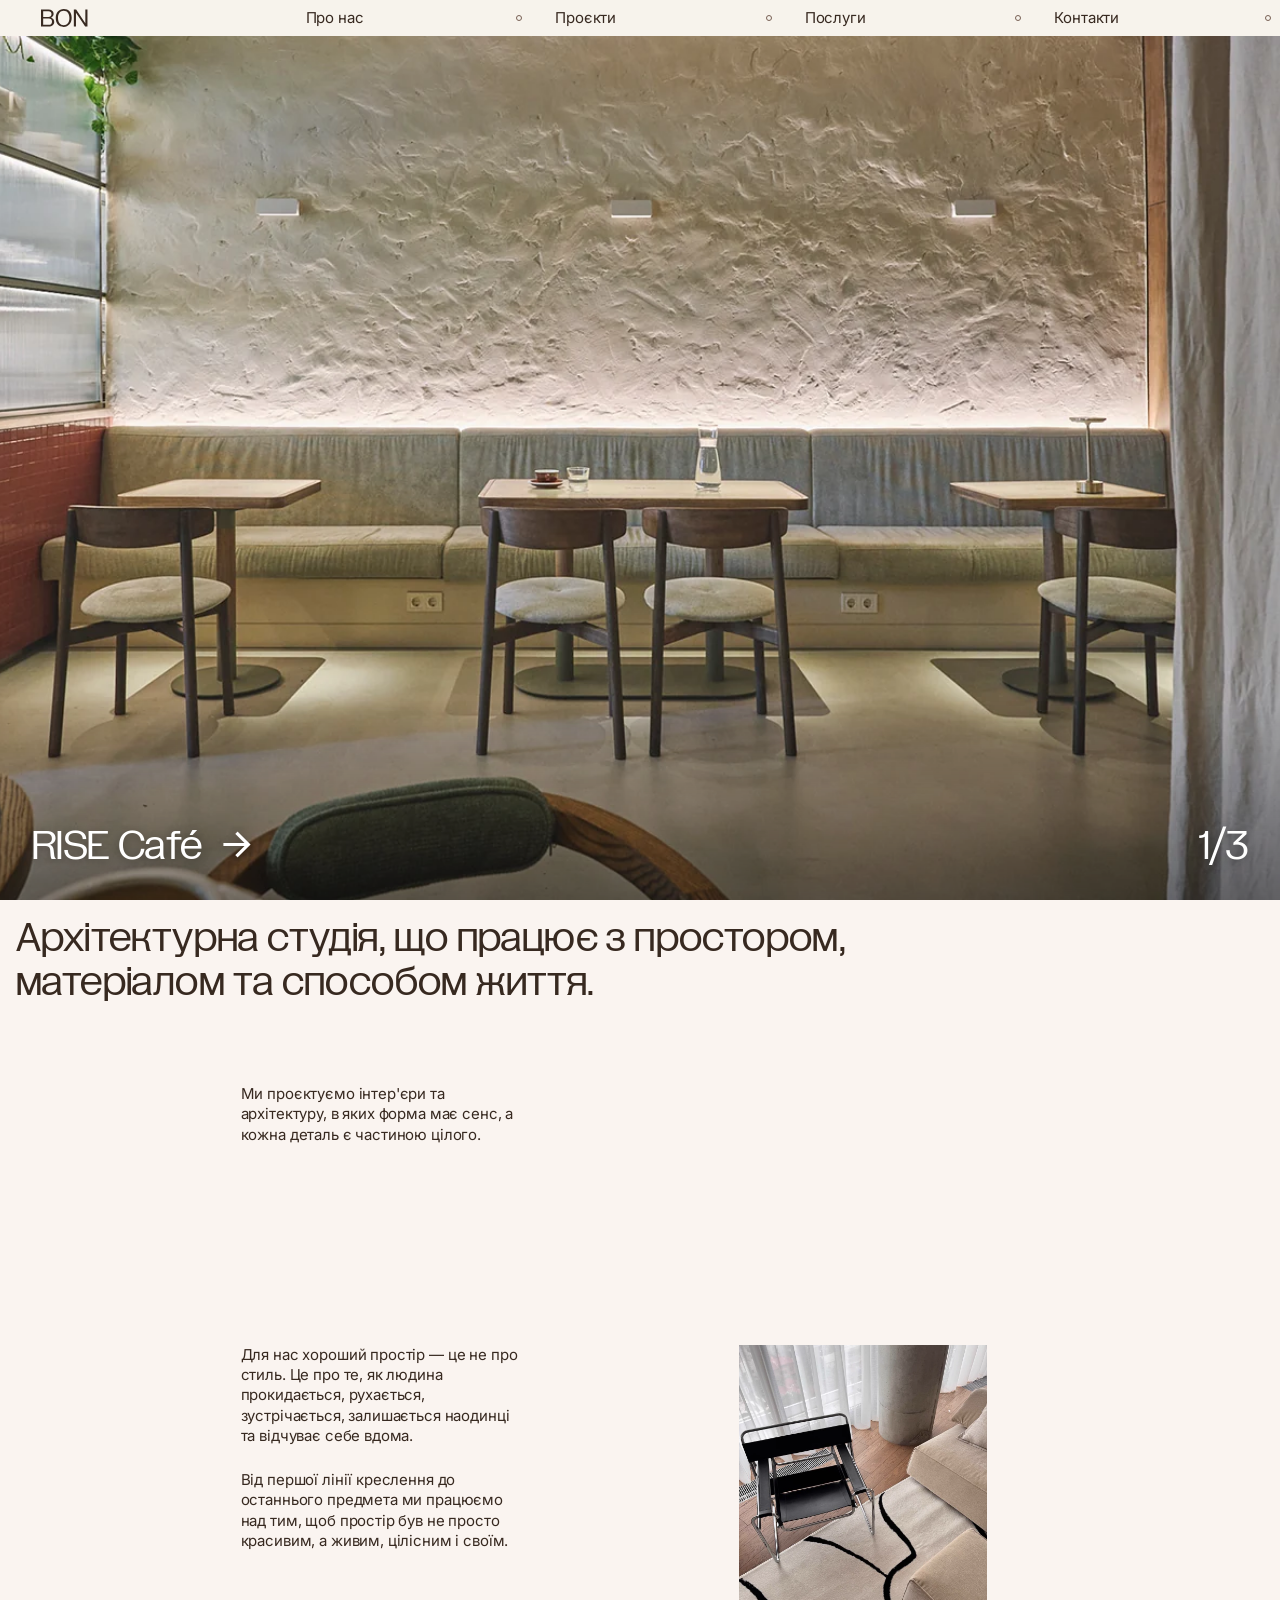
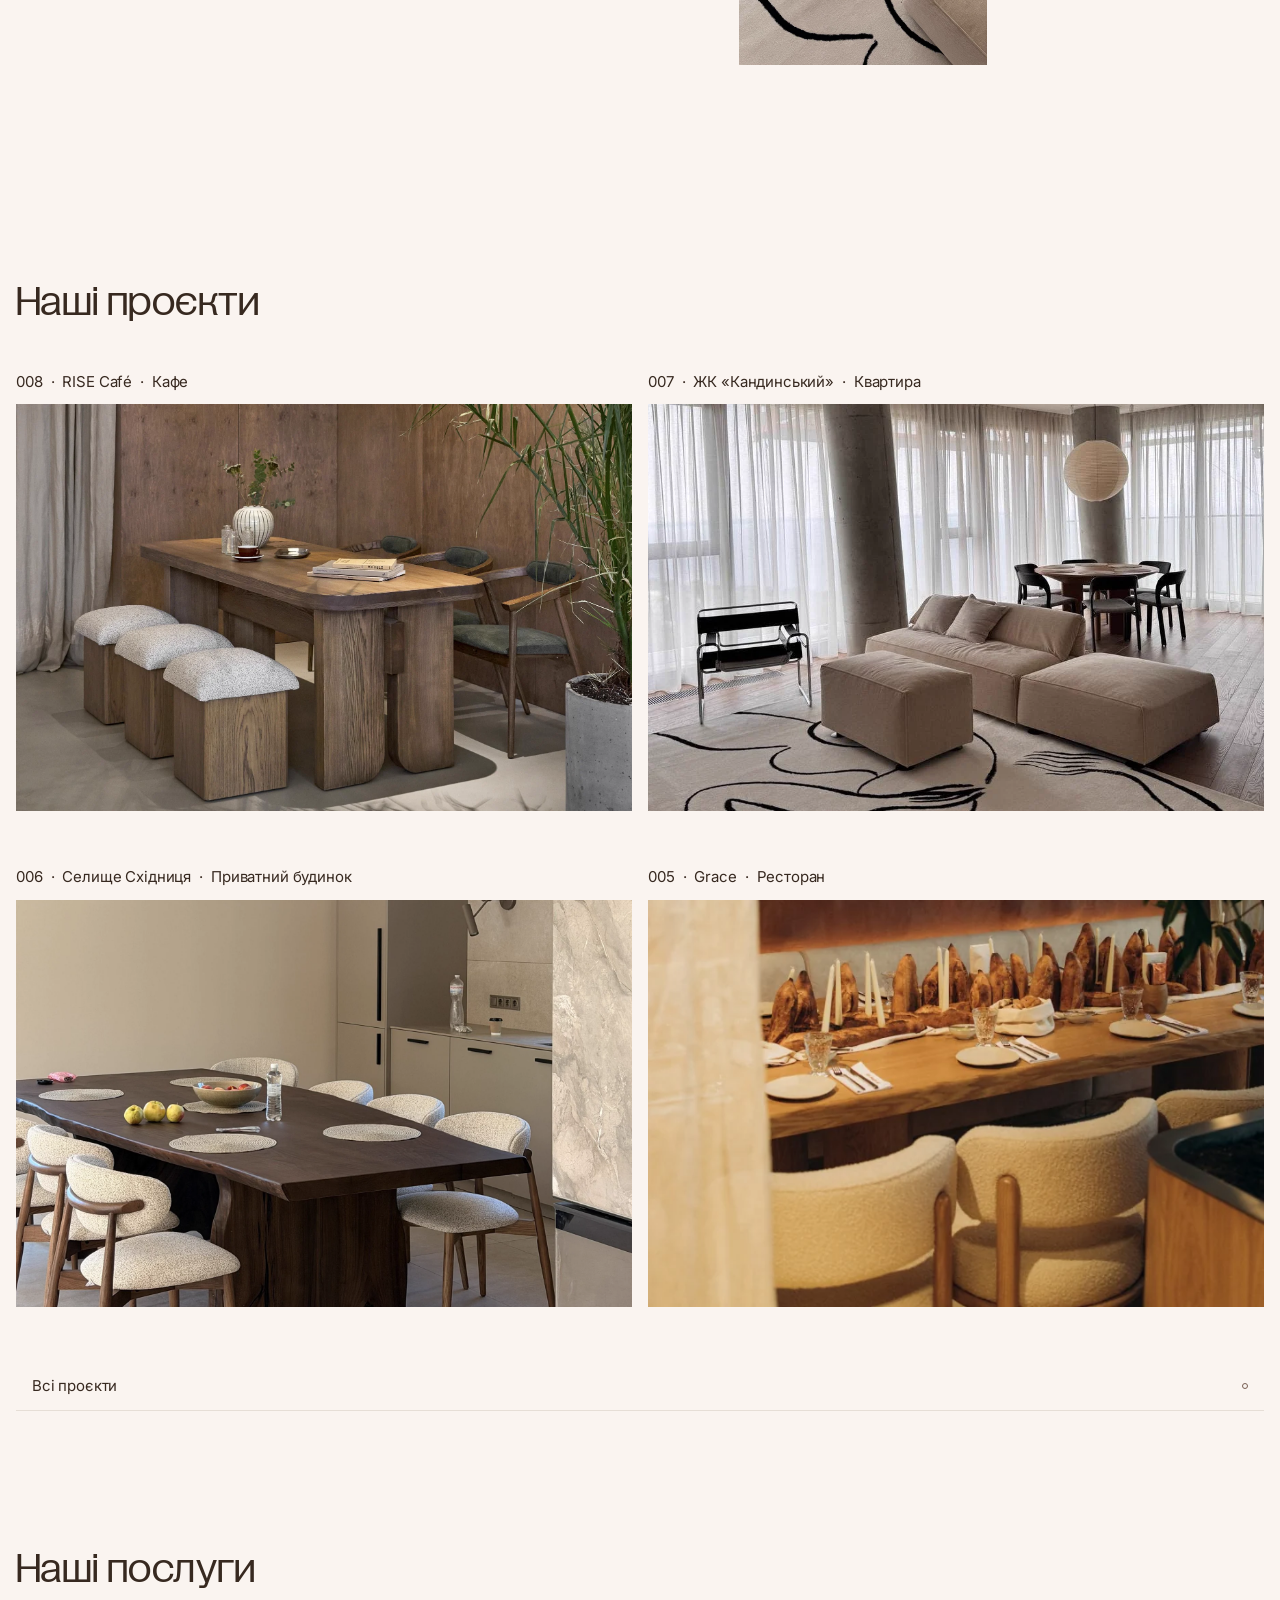
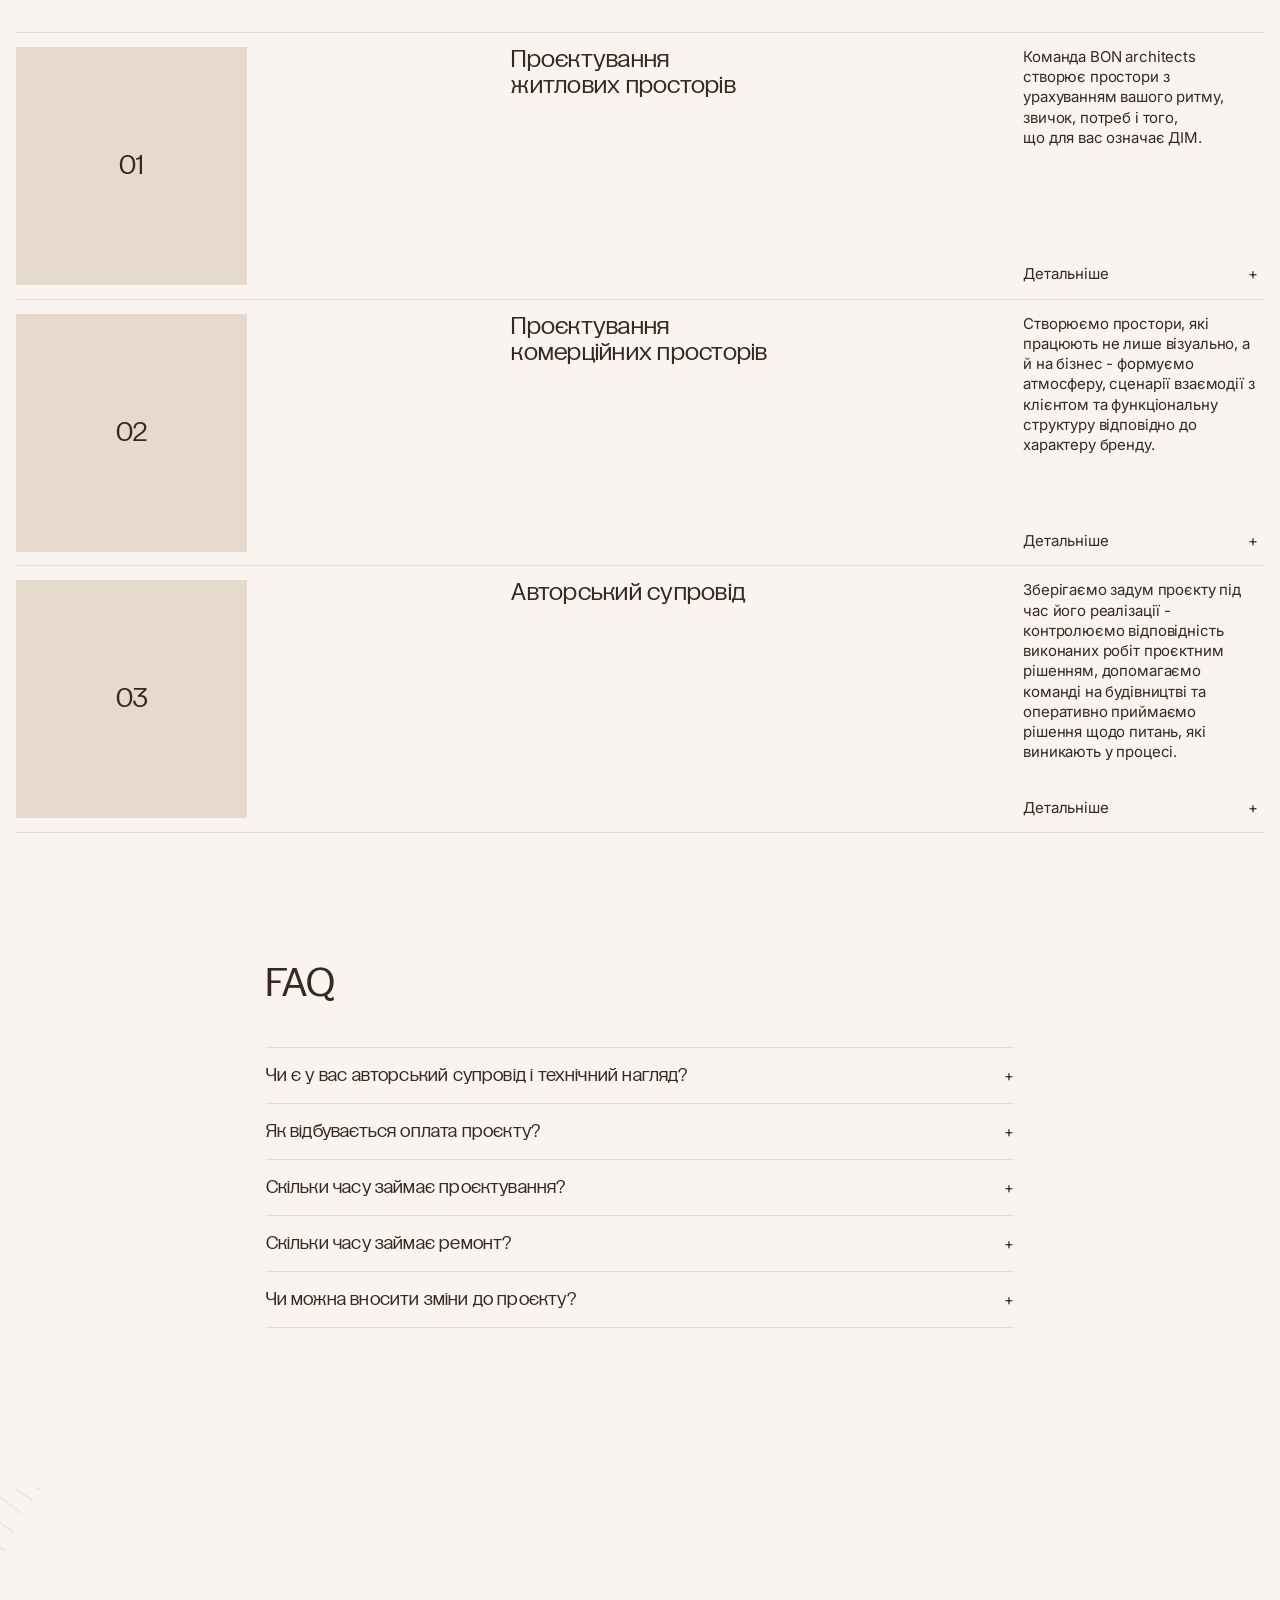
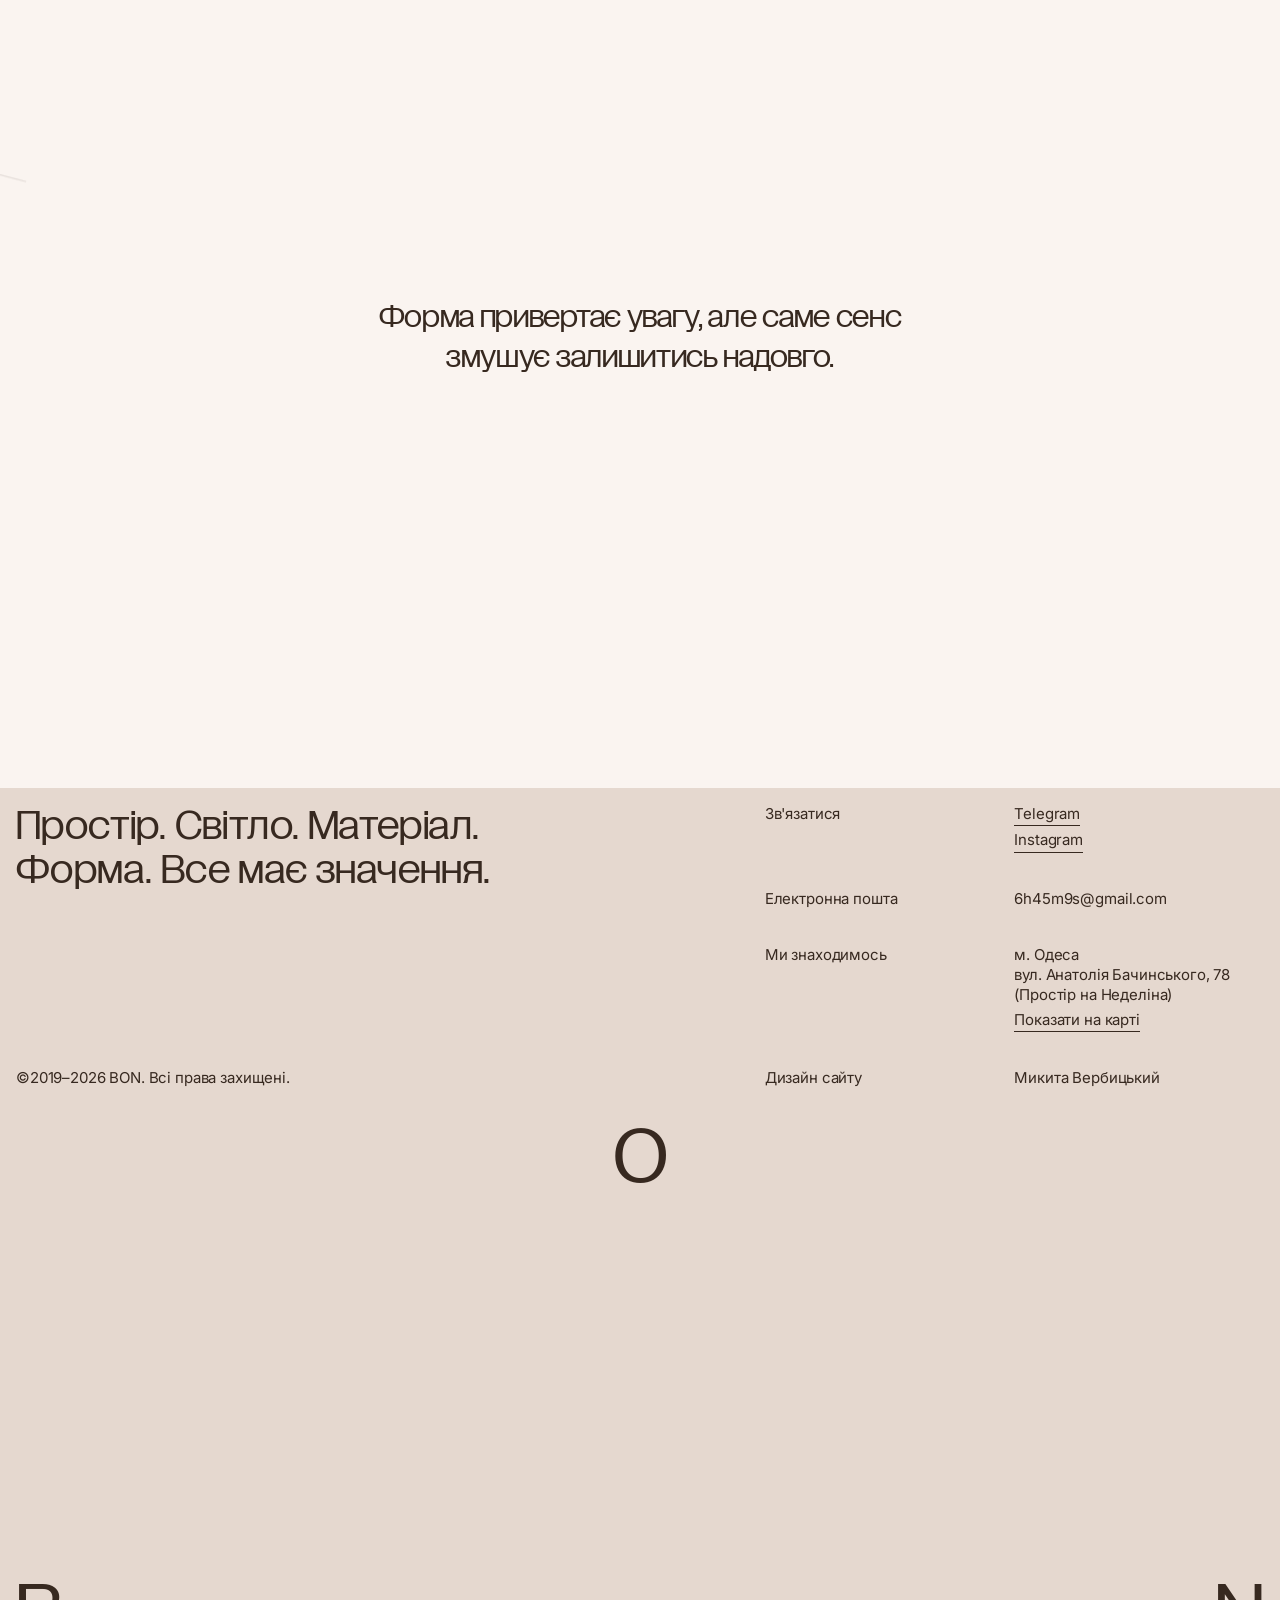
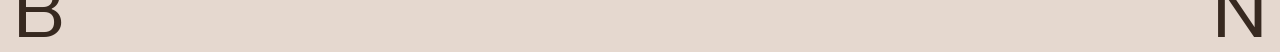
==== commit fdec58ff: "Update site: spacing, services details, FAQ texts, quote lines from design Co-Authored-By: Claude So" ====
--- a/index.html
+++ b/index.html
@@ -440,6 +440,7 @@
     </div>
 
     <script src="js/main.js"></script>
+    <script src="js/quote-paths.js"></script>
     <script src="js/quote-lines.js"></script>
 </body>
 </html>
--- a/css/style.css
+++ b/css/style.css
@@ -948,9 +948,11 @@
 
 .quote-lines path {
   fill: none;
-  stroke: #E6DED6;
+  /* как в макете: обводка #372920 с прозрачностью 0.5 в группе с прозрачностью 0.2 */
+  stroke: #372920;
+  stroke-opacity: 0.1;
   stroke-width: 1;
-  stroke-linecap: round;
+  stroke-linecap: butt; /* с round на конце спрятанной линии оставалась бы точка */
 }
 
 .quote-text {
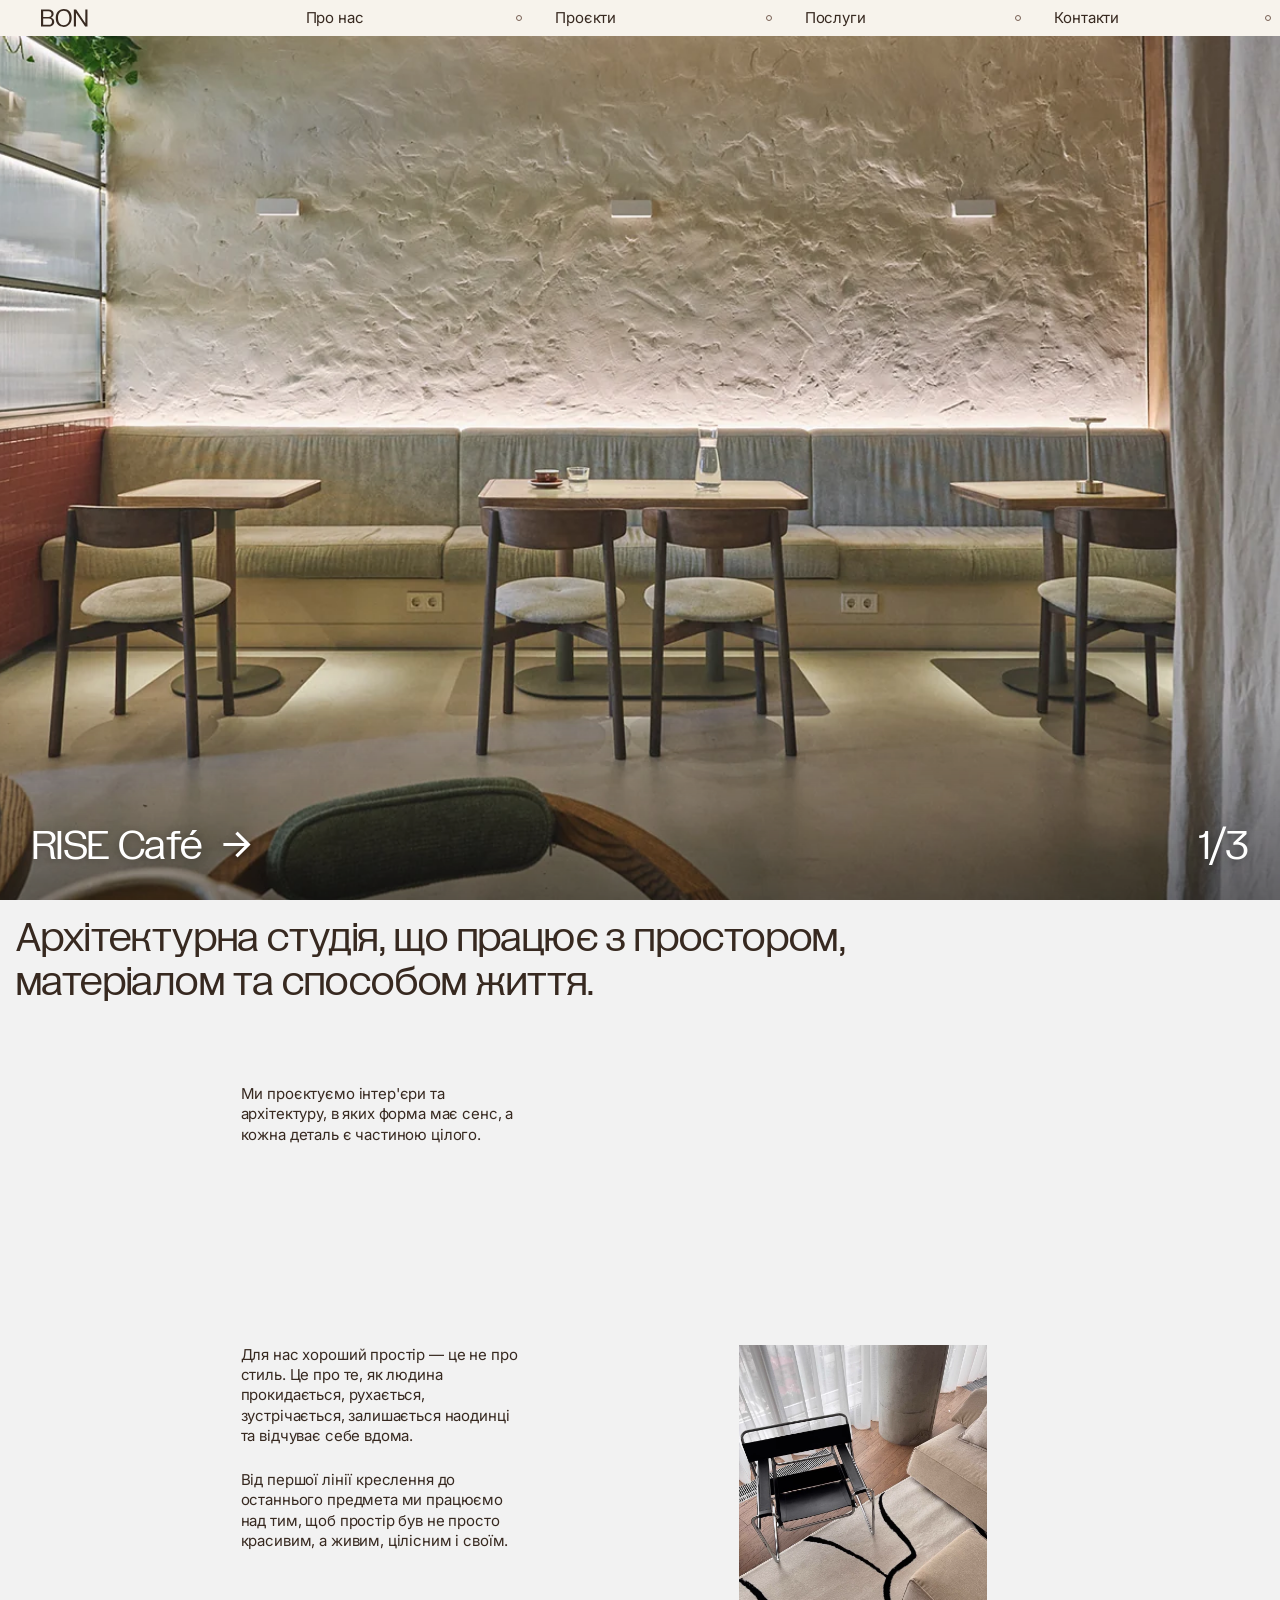
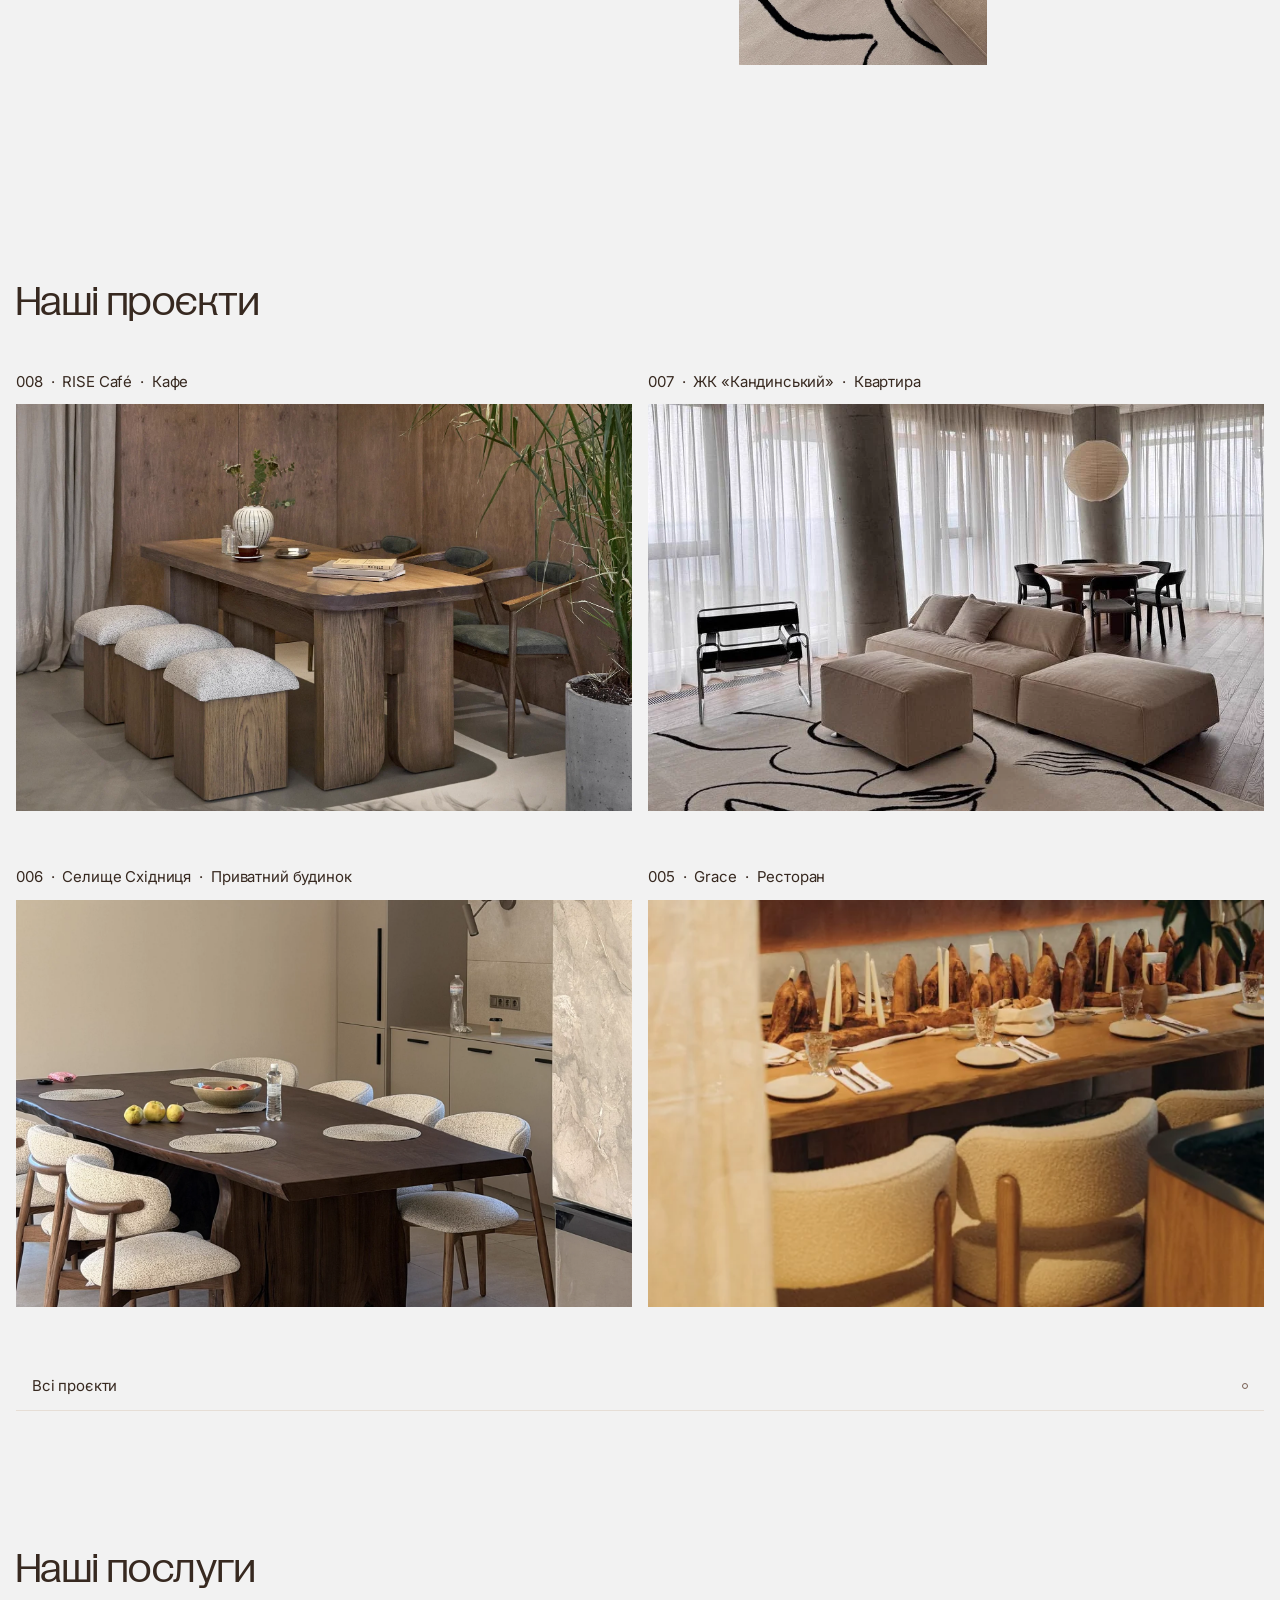
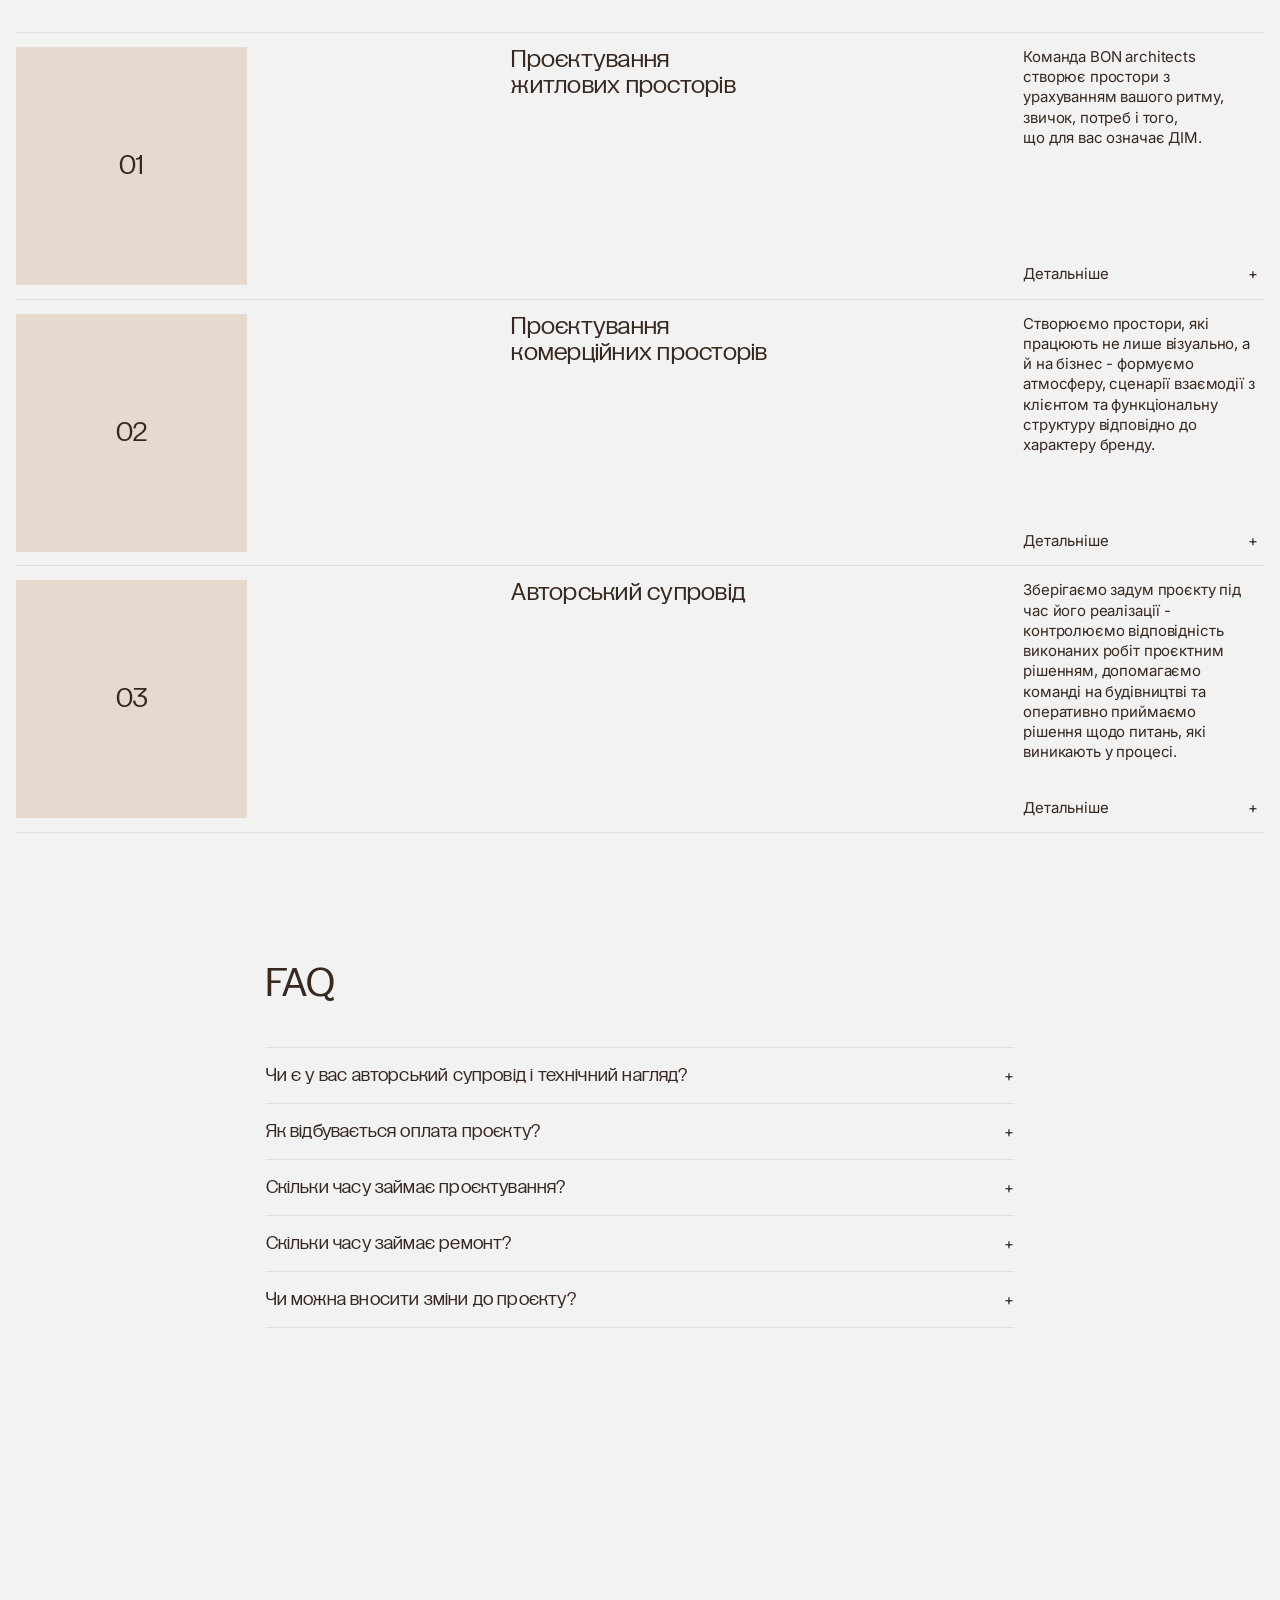
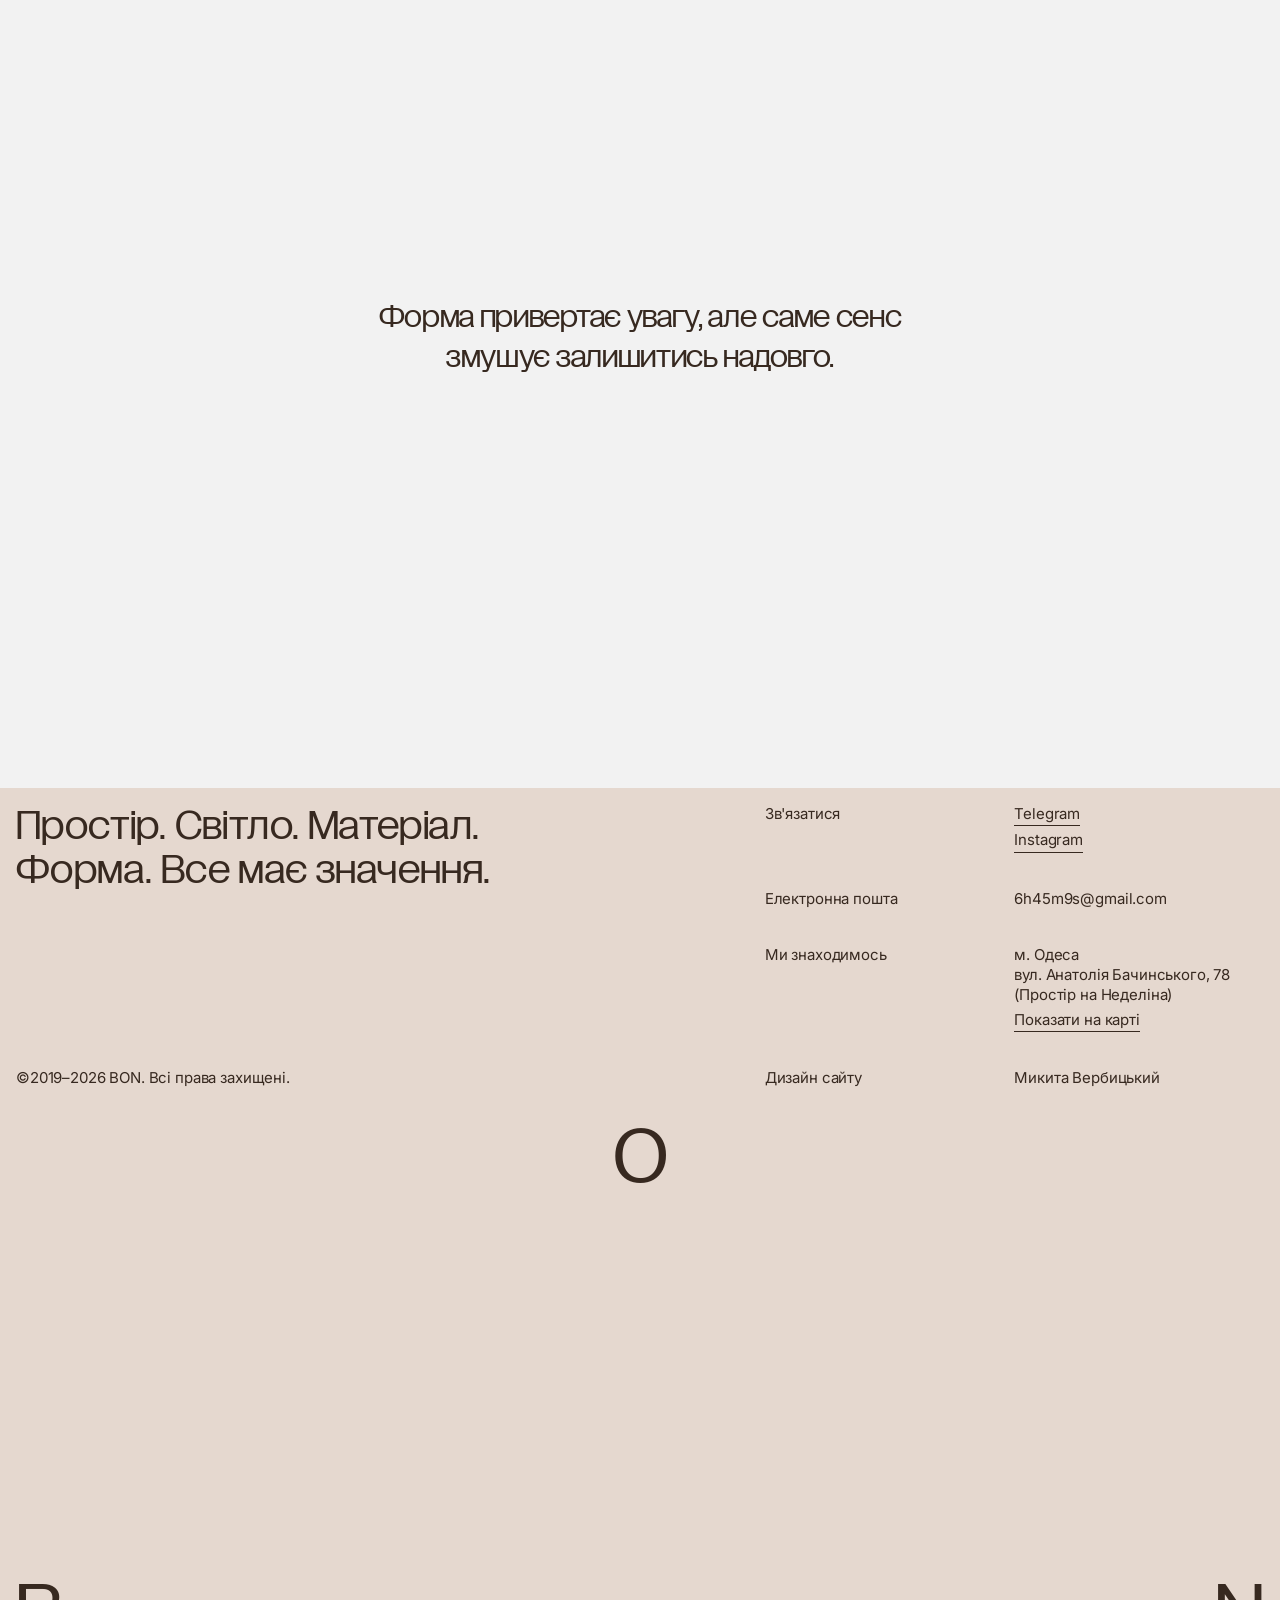
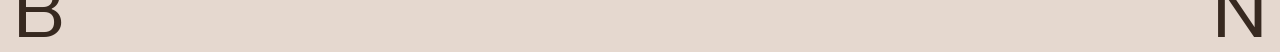
==== commit 225adb20: "Change site background to #F2F2F2 Co-Authored-By: Claude Sonnet 5 <noreply@anthropic.com>" ====
--- a/index.html
+++ b/index.html
@@ -5,7 +5,7 @@
     <meta name="viewport" content="width=device-width, initial-scale=1.0">
     <title>BON — архітектурна студія</title>
     <meta name="description" content="BON — архітектурна студія в Одесі. Проєктуємо інтер’єри та архітектуру, в яких форма має сенс, а кожна деталь є частиною цілого.">
-    <meta name="theme-color" content="#FAF4F0">
+    <meta name="theme-color" content="#F2F2F2">
     <meta property="og:type" content="website">
     <meta property="og:site_name" content="BON">
     <meta property="og:locale" content="uk_UA">
--- a/css/style.css
+++ b/css/style.css
@@ -23,7 +23,7 @@
 }
 
 .services-section {
-  background-color: #FAF4F0;
+  background-color: #F2F2F2;
   color: #372920;
   padding: 16px 16px 40px;
 }
@@ -554,7 +554,7 @@
 
 /* About Section styles */
 .about-section {
-  background-color: #FAF4F0;
+  background-color: #F2F2F2;
   min-height: 100vh;
   padding: 16px;
   display: flex;
@@ -678,7 +678,7 @@
 
 /* Projects Section styles */
 .projects-section {
-  background-color: #FAF4F0;
+  background-color: #F2F2F2;
   color: #372920;
   padding: 80px 16px 120px;
 }
@@ -813,7 +813,7 @@
 }
 /* FAQ Section styles */
 .faq-section {
-  background-color: #FAF4F0;
+  background-color: #F2F2F2;
   color: #372920;
   padding: 88px 16px 160px;
 }
@@ -926,7 +926,7 @@
 
 /* Quote Section styles: линии рисуются сами, когда секция появляется на экране */
 .quote-section {
-  background-color: #FAF4F0;
+  background-color: #F2F2F2;
 }
 
 .quote-sticky {
@@ -1043,7 +1043,7 @@
   grid-template-columns: 1fr 1fr;
   column-gap: 12px;
   padding: 16px 16px 240px; /* текст занимает чуть больше половины высоты секции */
-  background-color: #FAF4F0;
+  background-color: #F2F2F2;
   color: #372920;
   font-family: 'Inter', sans-serif;
   font-size: 15px;
@@ -1084,7 +1084,7 @@
   grid-template-columns: 1fr 1fr;
   gap: 12px;
   padding: 0 16px; /* без нижнего отступа: линии следующей секции «вылезают» прямо из последнего фото */
-  background-color: #FAF4F0;
+  background-color: #F2F2F2;
 }
 
 .project-gallery[hidden] {
@@ -1108,7 +1108,7 @@
 /* Project page: блок «Наступний проєкт» */
 .next-project-section {
   padding: 100px 16px 16px;
-  background-color: #FAF4F0;
+  background-color: #F2F2F2;
 }
 
 .next-project {
@@ -1303,7 +1303,7 @@
 
 /* Страница ошибки 404 (буквы B O N используют те же стили, что и в футере) */
 .error-page {
-  background-color: #FAF4F0;
+  background-color: #F2F2F2;
   color: #372920;
 }
 
@@ -1792,7 +1792,7 @@
     top: 36px;
     padding: 0;
     gap: 0;
-    background: #FAF4F0;
+    background: #F2F2F2;
     /* плавное появление: меню всегда в разметке, а показывается прозрачностью */
     display: flex;
     visibility: hidden;
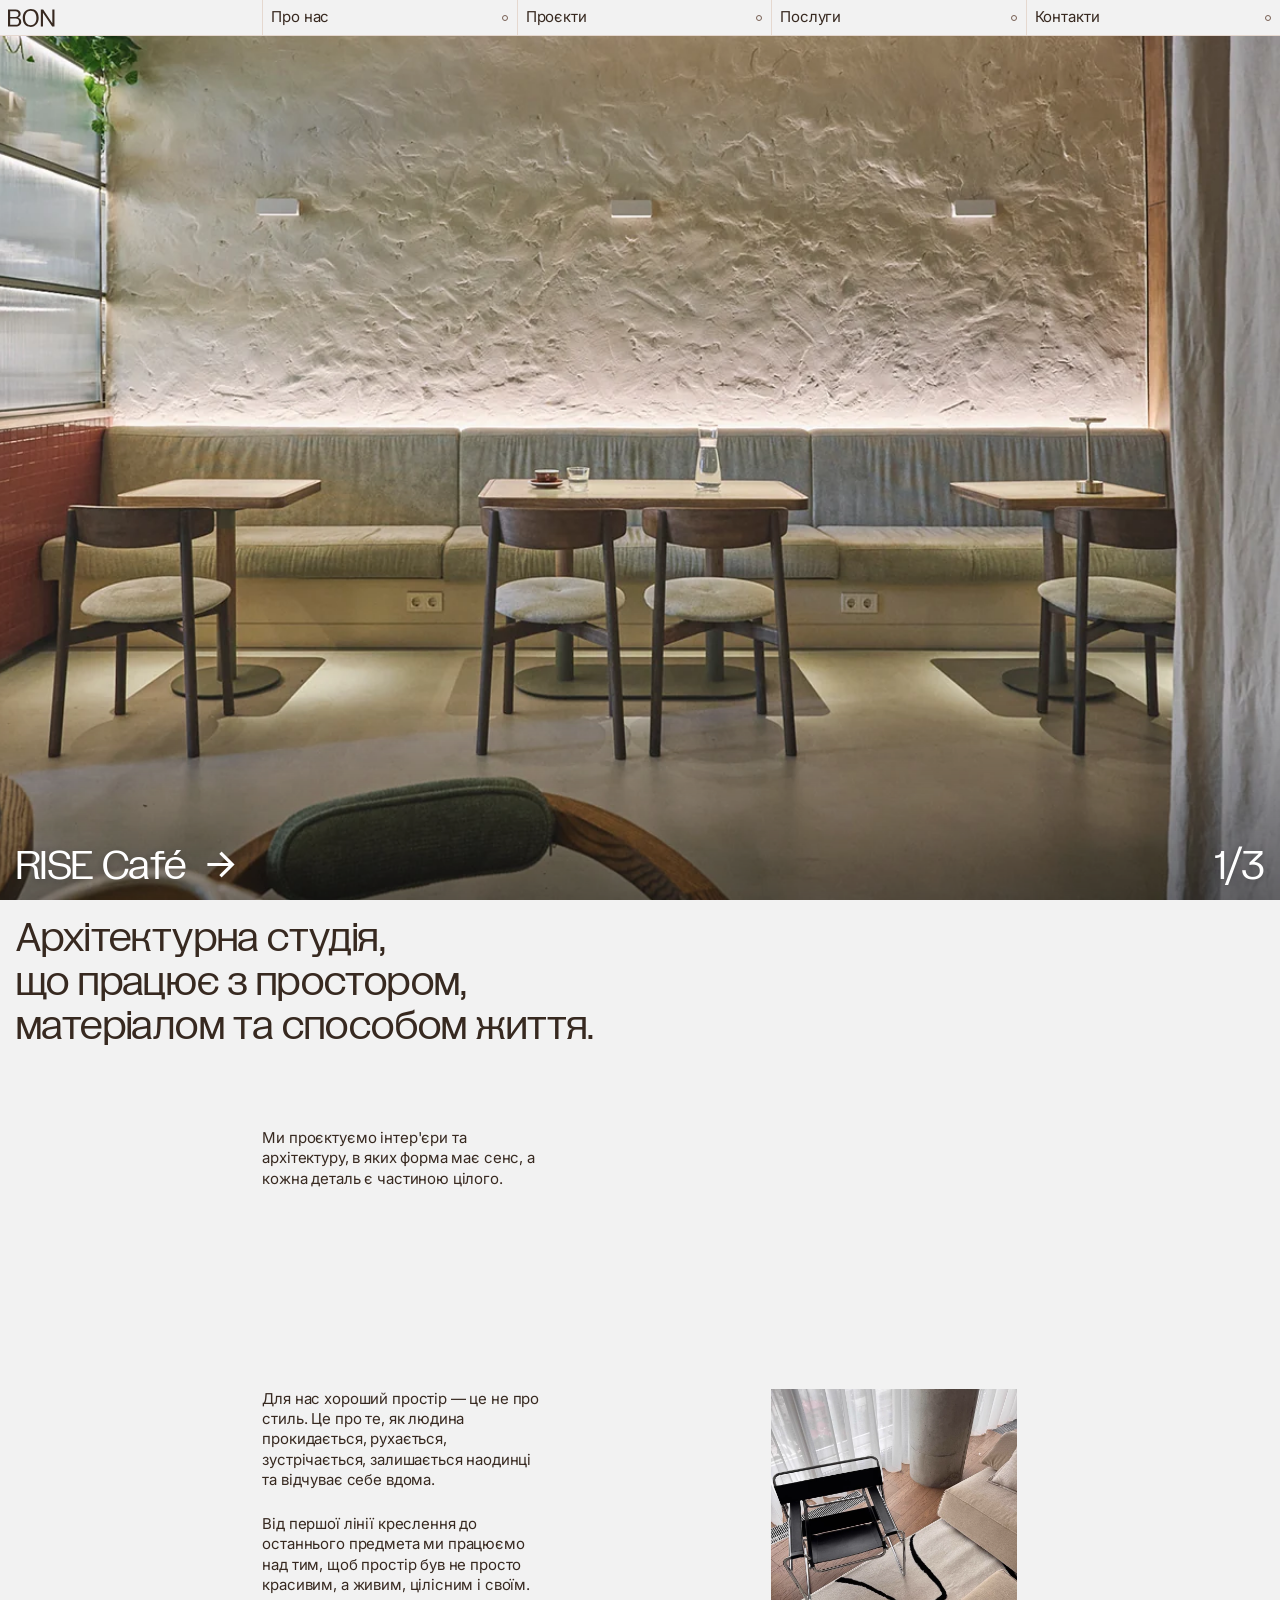
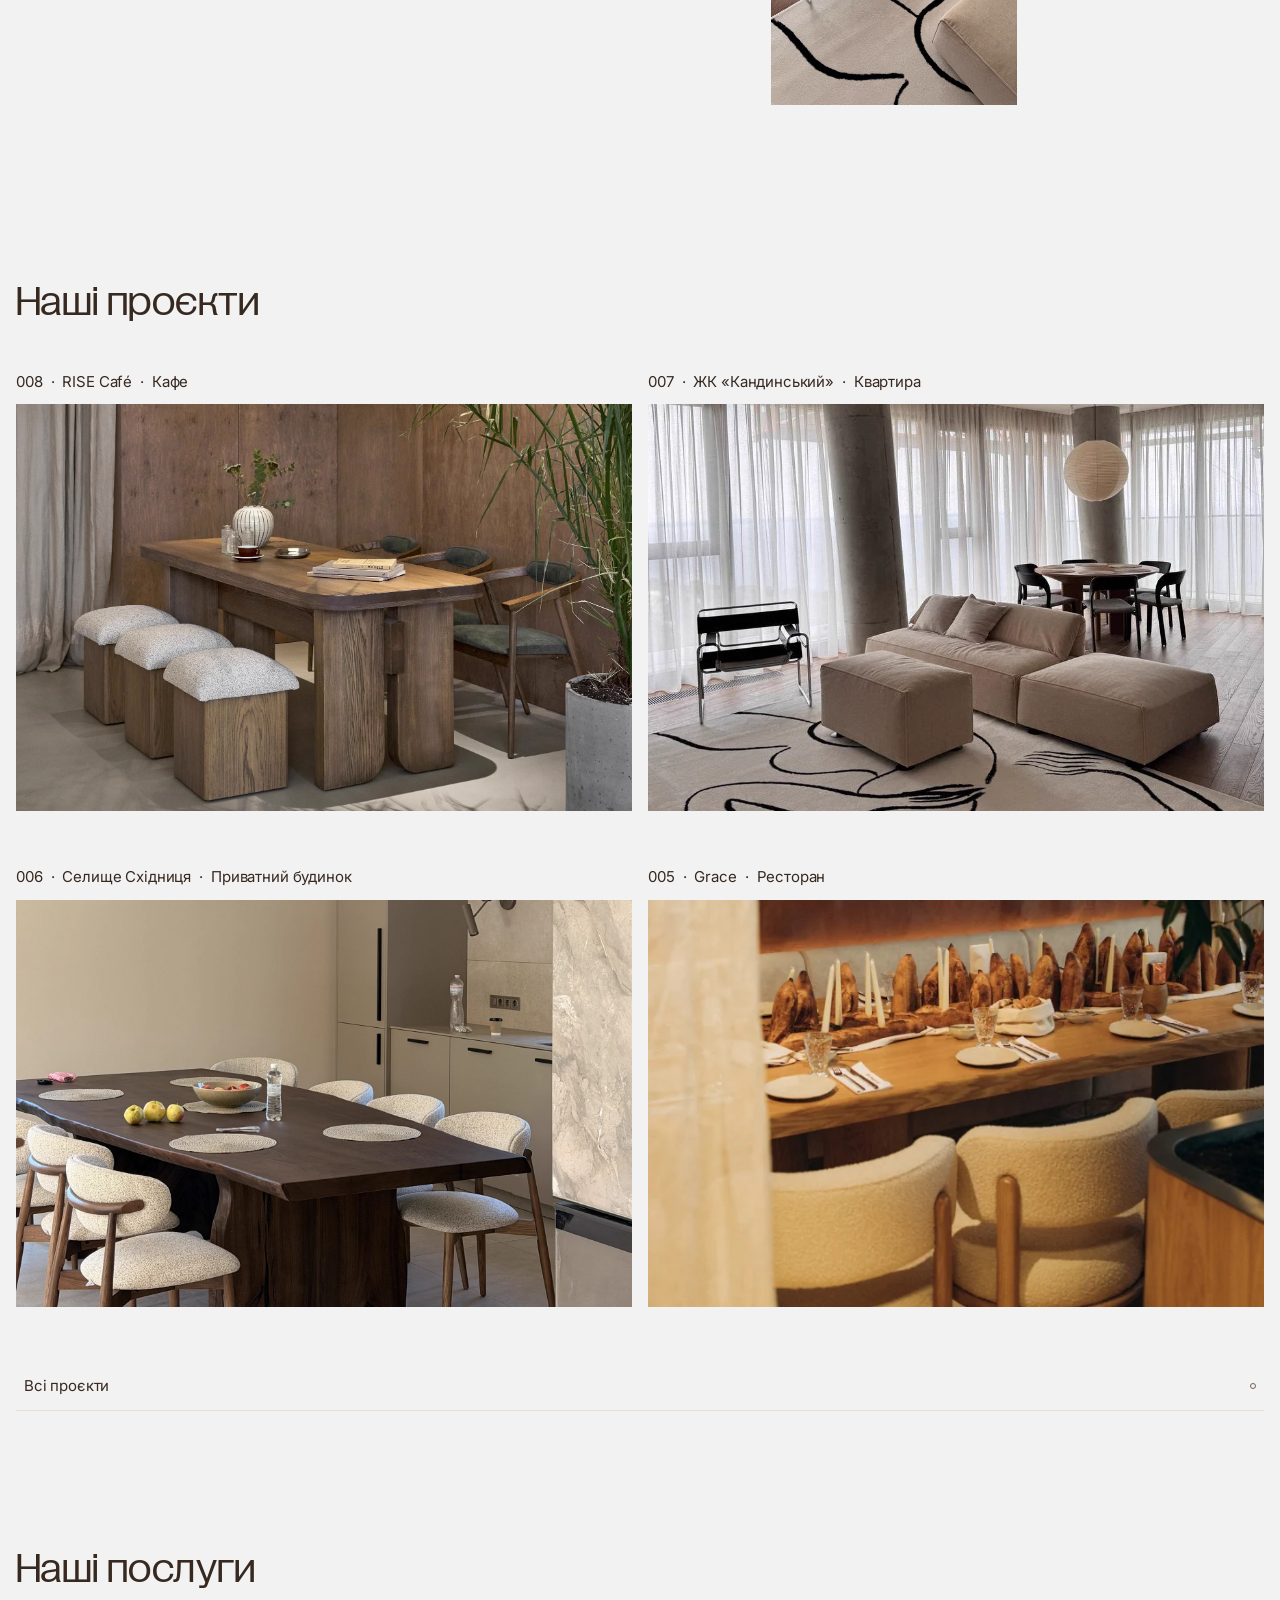
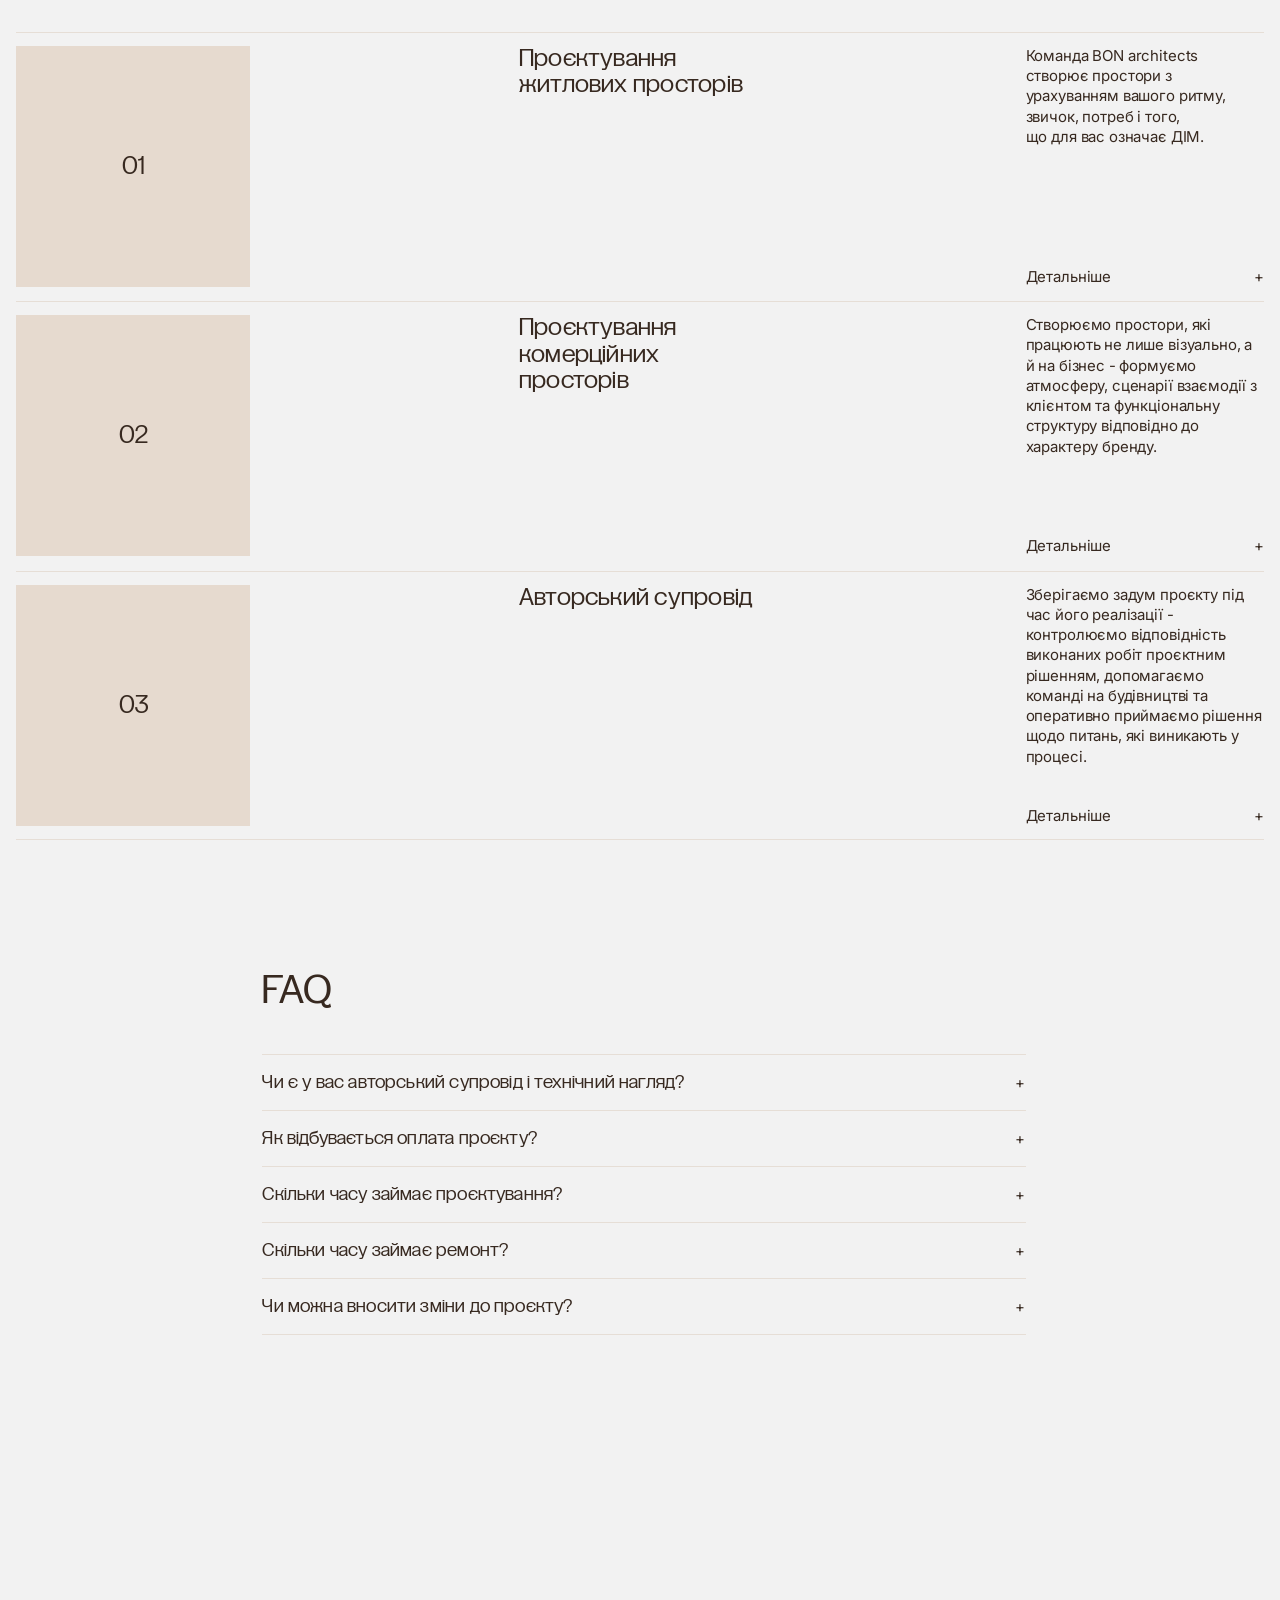
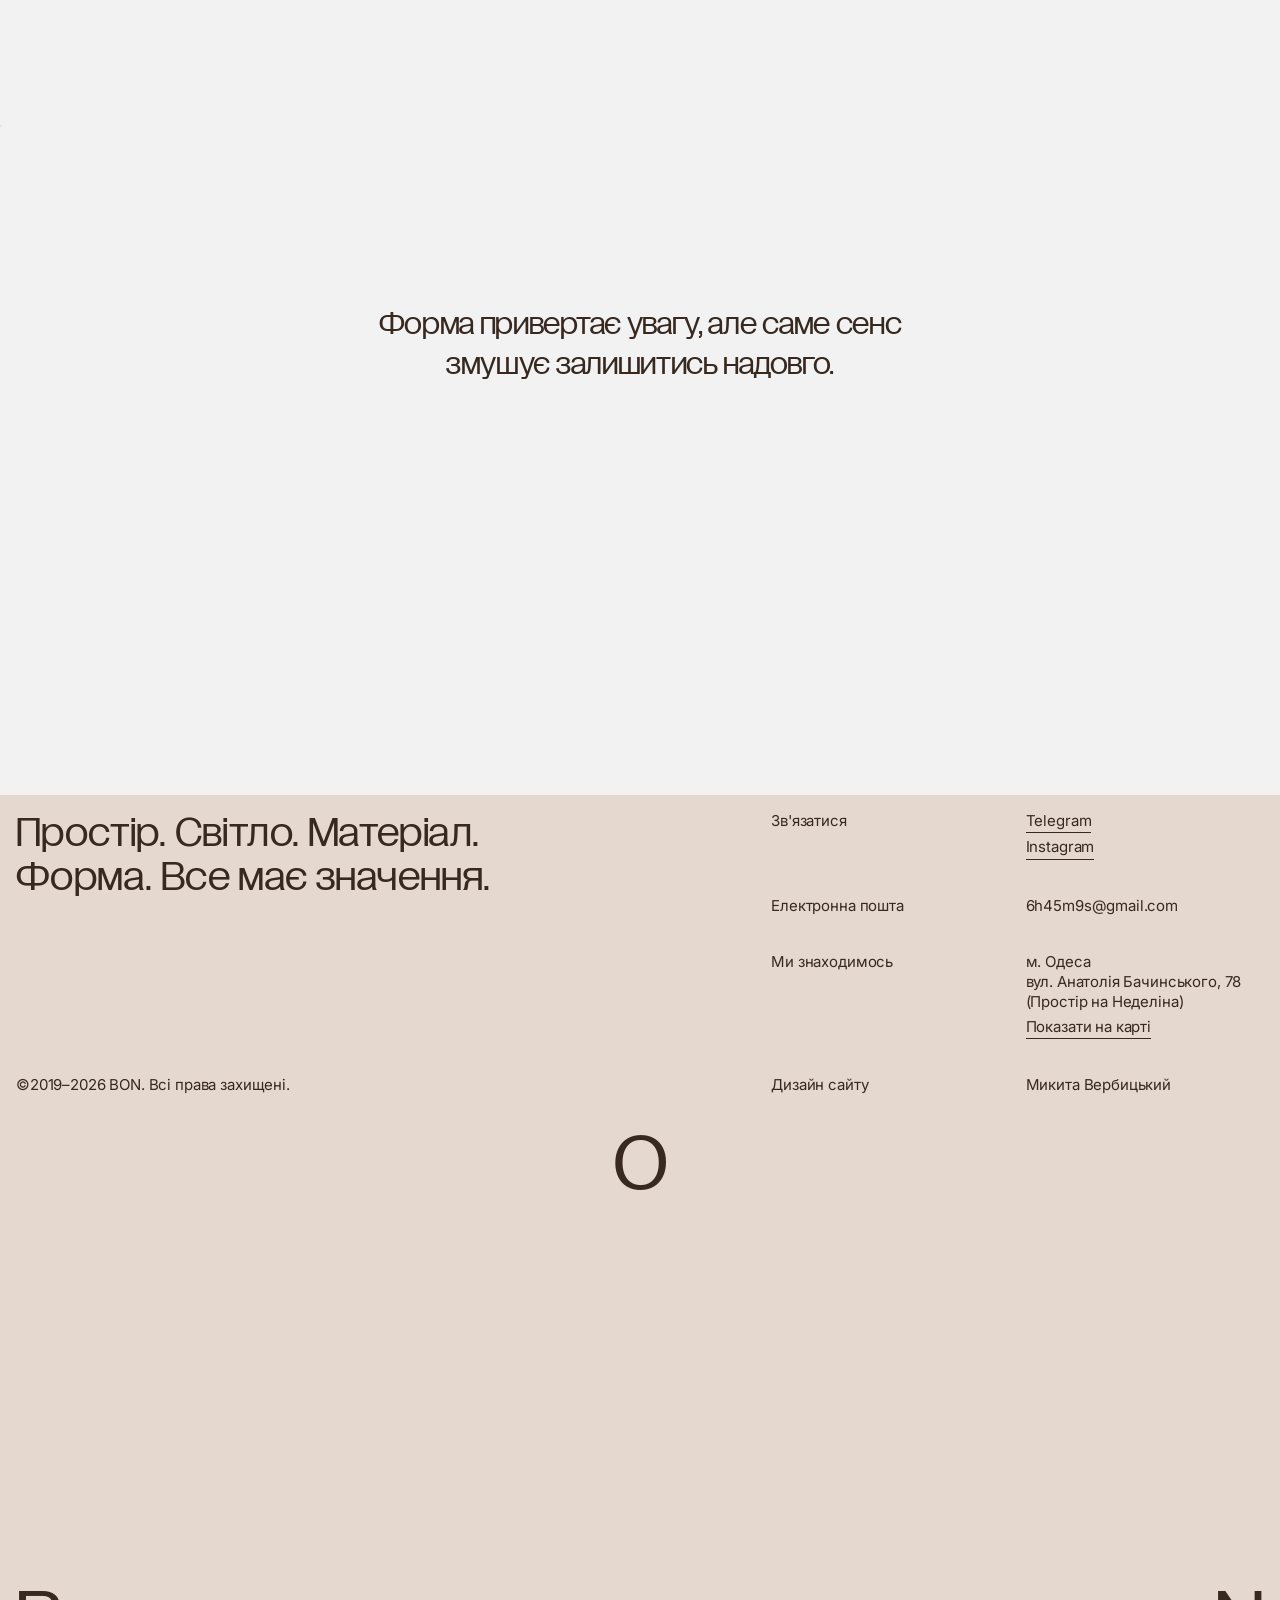
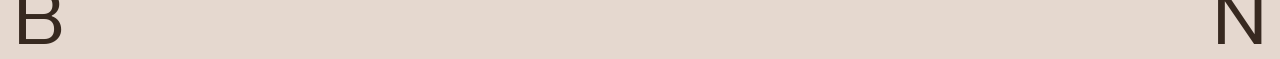
==== commit 6fa8fb23: "Update services section layout, header/footer spacing, mobile fixes Co-Authored-By: Claude Sonnet 5 " ====
--- a/index.html
+++ b/index.html
@@ -246,7 +246,7 @@
                 </article>
 
                 <article class="service-row">
-                    <div class="service-num"><span class="service-num-label">02</span><span class="service-num-desc">Ресторани, кафе, готелі, апарт-готелі,<br>офісні приміщення.</span></div>
+                    <div class="service-num"><span class="service-num-label">02</span><span class="service-num-desc">Ресторани, кафе, готелі, <span style="white-space: nowrap;">апарт-готелі,</span> офісні приміщення.</span></div>
                     <h3 class="service-name">Проєктування<br>комерційних просторів</h3>
                     <div class="service-side">
                         <p class="service-text">Створюємо простори, які працюють не лише візуально, а й на бізнес - формуємо атмосферу, сценарії взаємодії з клієнтом та функціональну структуру відповідно до характеру бренду.</p>
@@ -365,7 +365,7 @@
     <footer class="site-footer">
         <div class="footer-top">
             <div class="footer-left">
-                <h2 class="footer-title">Простір. Світло. Матеріал.<br>Форма. Все має значення.</h2>
+                <h2 class="footer-title">Простір. Світло. <br class="footer-title-break-tablet">Матеріал.<br class="footer-title-break-desktop"> Форма. <br class="footer-title-break-tablet">Все має значення.</h2>
                 <p class="footer-copy"><span>©2019–2026 BON<span class="footer-dot">.</span></span> <span>Всі права захищені.</span></p>
             </div>
 
@@ -430,7 +430,7 @@
                     <span class="contact-label">Ми знаходимось</span>
                     <div class="contact-value">
                         м. Одеса<br>
-                        вул. Анатолія Бачинського, 78<br>
+                        вул. Анатолія Бачинського,&nbsp;78<br>
                         (Простір на Неделіна)
                         <a href="https://maps.app.goo.gl/FtR865GVEq6YpNyQ6" class="contact-map-link" target="_blank" rel="noopener">Показати на карті</a>
                     </div>
--- a/css/style.css
+++ b/css/style.css
@@ -25,7 +25,7 @@
 .services-section {
   background-color: #F2F2F2;
   color: #372920;
-  padding: 16px 16px 40px;
+  padding: 16px 0 40px 8px; /* тот же левый отступ (8px), что и в шапке — сетка колонок совпадает */
 }
 
 .services-title {
@@ -34,6 +34,7 @@
   font-size: 40px;
   line-height: 110%;
   letter-spacing: 0.01em;
+  margin-left: 8px; /* итого 16px от края, как у квадрата и везде на сайте */
   margin-bottom: 41px;
 }
 
@@ -43,19 +44,43 @@
 }
 
 .services-list {
-  border-bottom: 1px solid #E6DED6;
+  position: relative;
+}
+
+.services-list::after {
+  content: "";
+  position: absolute;
+  left: 8px; /* +8px padding секции = 16px от края экрана, совпадает с .service-num */
+  right: 16px; /* совпадает с правым краем .service-side */
+  bottom: 0;
+  height: 1px;
+  background: #E6DED6;
 }
 
 .service-row {
   display: grid;
-  grid-template-columns: 18.5% 21.2% 41% 1fr;
+  grid-template-columns: repeat(5, 1fr); /* та же сетка, что в шапке/про нас */
+  column-gap: 0;
   padding: 14px 0;
-  border-top: 1px solid #E6DED6;
+  position: relative;
+}
+
+.service-row::before {
+  content: "";
+  position: absolute;
+  left: 8px; /* +8px padding секции = 16px от края экрана, совпадает с .service-num */
+  right: 16px; /* совпадает с правым краем .service-side */
+  top: 0;
+  height: 1px;
+  background: #E6DED6;
 }
 
 .service-num {
   grid-column: 1;
+  align-self: start; /* не растягивается на высоту строки, даже когда "Детальніше" делает текст справа выше квадрата */
   position: relative;
+  width: calc(100% - 20px); /* уже колонки — зазор 12px справа (как в макете) + 8px слева */
+  margin-left: 8px; /* итого 16px от края страницы, как у картинок в «Проєкти» */
   aspect-ratio: 232 / 239;
   container-type: inline-size; /* размеры текста внутри считаются от ширины квадрата */
   background-color: #E6DACF;
@@ -67,7 +92,8 @@
 /* номер: по центру, при ховере уезжает в левый верхний угол */
 .service-num-label {
   position: absolute;
-  font-size: 11.4cqw; /* cqw считается от ширины квадрата */
+  font-size: 10.4cqw; /* cqw считается от ширины квадрата */
+  line-height: 1; /* без лишнего лидинга — top/left считаются от самой цифры, а не от строки */
   top: 50%;
   left: 50%;
   transform: translate(-50%, -50%);
@@ -77,21 +103,23 @@
 /* описание: появляется внизу слева */
 .service-num-desc {
   position: absolute;
-  left: 8cqw;
-  right: 8cqw;
-  bottom: 8cqw;
+  left: 16px;
+  right: 4px;
+  bottom: 16px;
   font-family: 'Inter', sans-serif;
-  font-size: 7.7cqw;
-  line-height: 135%;
-  letter-spacing: -0.01em;
+  font-weight: 400;
+  font-style: normal;
+  font-size: 20px;
+  line-height: 138%;
+  letter-spacing: -0.2px;
   opacity: 0;
   transition: opacity 0.4s ease-in-out;
 }
 
 .service-row:hover .service-num-label {
-  top: 8cqw;
-  left: 8cqw;
-  transform: translate(0, 0);
+  top: 16px;
+  left: 16px;
+  transform: none;
 }
 
 .service-row:hover .service-num-desc {
@@ -104,6 +132,7 @@
 
 .service-name {
   grid-column: 3;
+  margin-left: 2px; /* небольшой отступ от линии сетки */
   font-family: 'Twid Grotesk', sans-serif;
   font-weight: 400;
   font-size: 24px;
@@ -112,11 +141,11 @@
 }
 
 .service-side {
-  grid-column: 4;
+  grid-column: 5;
   display: flex;
   flex-direction: column;
   justify-content: space-between;
-  max-width: 235px;
+  margin-right: 16px; /* отступ от правого края страницы, теперь колонка сама доходит до края */
   font-family: 'Inter', sans-serif;
   font-size: 15px;
   line-height: 135%;
@@ -135,8 +164,10 @@
   transition: opacity 0.2s ease;
 }
 
-.service-more:hover {
-  opacity: 0.6;
+@media (hover: hover) {
+  .service-more:hover {
+    opacity: 0.6;
+  }
 }
 
 /* «Детальніше»: раскрывающийся текст прямо под описанием услуги, над кнопкой */
@@ -175,6 +206,7 @@
   margin: 0;
   padding: 0;
   background: transparent;
+  overflow-x: hidden; /* страховка от случайного горизонтального скролла на мобиле */
 }
 
 body {
@@ -191,6 +223,7 @@
   position: relative;
   width: 100%;
   height: calc(100vh - 36px);
+  height: calc(100dvh - 36px); /* на мобиле учитывает панели браузера, чтобы низ слайда не прятался под ними */
   overflow: hidden;
 }
 
@@ -229,14 +262,14 @@
 .hero-caption,
 .hero-counter {
   position: absolute;
-  bottom: 32px;
+  bottom: 12px;
   z-index: 10;
   opacity: 1;
   transition: opacity 0.8s ease-in-out;
 }
 
 .hero-caption {
-  left: 32px;
+  left: 16px;
   color: #ffffff;
   font-family: 'Twid Grotesk', sans-serif;
   font-weight: 400;
@@ -253,7 +286,7 @@
 }
 
 .hero-counter {
-  right: 32px;
+  right: 16px;
   color: #ffffff;
   font-family: 'Twid Grotesk', sans-serif;
   font-weight: 400;
@@ -267,34 +300,39 @@
 
 /* Header styles */
 header {
-  background: #F7F3EC;
+  background: #F2F2F2; /* пока что как фон сайта */
   color: #372920;
   position: fixed;
   top: 0;
   left: 0;
   right: 0;
   width: 100%;
-  z-index: 10;
+  z-index: 100; /* выше любого контента страницы (слайдер, подписи и т.п. тоже на z-index:10) */
 }
 
 .header-inner {
   display: grid;
   grid-template-columns: repeat(5, 1fr);
   height: 36px;
-  padding-left: 32px;
+  padding-left: 8px;
   align-items: center;
   width: 100%;
+  border-bottom: 1px solid #E5D8CF; /* нижний разделитель меню, как и боковые */
 }
 
 .header-inner > * {
   justify-self: stretch;
 }
 
+.header-inner > * + * {
+  border-left: 1px solid #E5D8CF; /* вертикальный разделитель между пунктами меню */
+}
+
 .logo {
   display: flex;
   align-items: center;
   height: 100%;
-  padding-left: 9px;
+  padding-left: 0;
 }
 
 .logo-link {
@@ -321,7 +359,7 @@
   font-size: 15px;
   line-height: 135%;
   letter-spacing: -0.01em;
-  padding-left: 24px;
+  padding-left: 8px;
   padding-right: 9px;
   transition: background-color 0.25s ease-in-out;
   justify-self: stretch;
@@ -332,14 +370,22 @@
   text-decoration: none;
 }
 
-.nav-item:hover,
 .nav-item.active {
   background-color: #E5D8CF;
 }
 
-.nav-item:hover .nav-dot circle,
 .nav-item.active .nav-dot circle {
   fill-opacity: 1;
+}
+
+@media (hover: hover) {
+  .nav-item:hover {
+    background-color: #E5D8CF;
+  }
+
+  .nav-item:hover .nav-dot circle {
+    fill-opacity: 1;
+  }
 }
 
 .nav-dot {
@@ -385,7 +431,7 @@
   top: 36px;
   left: 0;
   right: 0;
-  background: #F7F3EC;
+  background: #F2F2F2; /* пока что как фон сайта */
   padding: 20px;
   flex-direction: column;
   gap: 16px;
@@ -428,7 +474,8 @@
   width: 50vw;
   min-width: 480px;
   height: 100vh;
-  background: #F7F3EC;
+  height: 100dvh;
+  background: #F2F2F2; /* фон как у сайта */
   transform: translateX(100%);
   transition: transform 0.5s ease-in-out;
   display: flex;
@@ -444,15 +491,17 @@
   justify-content: space-between;
   align-items: center;
   height: 36px;
-  padding: 0 24px;
+  padding: 0 12px; /* 12px слева/справа до текста, как в макете */
   border-bottom: 1px solid rgba(0, 0, 0, 0.1);
   flex-shrink: 0;
 }
 
 .contact-panel-title {
-  font-family: 'Twid Grotesk', sans-serif;
-  font-weight: 500;
-  font-size: 18px;
+  font-family: 'Inter', sans-serif;
+  font-weight: 400;
+  font-size: 15px;
+  line-height: 135%;
+  letter-spacing: -0.01em;
   color: #372920;
 }
 
@@ -469,10 +518,10 @@
 }
 
 .contact-panel-body {
-  padding-top: 29%;
+  padding-top: 26.2%; /* 236px от верха панели (со включённой шапкой 36px) при высоте макета 800px */
   padding-bottom: 40px; /* небольшой запас; большой нижний отступ давал лишний скролл */
-  padding-left: 20.8%;
-  padding-right: 20.8%;
+  padding-left: 21.04%; /* 151.5px при ширине панели 720px */
+  padding-right: 21.04%;
   display: flex;
   flex-direction: column;
   flex: 1;
@@ -482,7 +531,7 @@
   font-style: normal;
   font-size: 17px;
   line-height: 135%;
-  letter-spacing: -0.01em;
+  letter-spacing: -0.2px;
   color: #372920;
 }
 
@@ -492,7 +541,7 @@
   font-style: normal;
   font-size: 17px;
   line-height: 135%;
-  letter-spacing: -0.01em;
+  letter-spacing: -0.2px;
 }
 
 .contact-row {
@@ -503,7 +552,7 @@
 }
 
 .contact-label {
-  width: 180px;
+  width: 200px;
   flex-shrink: 0;
   color: #372920;
   text-decoration: none;
@@ -525,8 +574,10 @@
   transition: opacity 0.2s ease;
 }
 
-.contact-value a:hover {
-  opacity: 0.7;
+@media (hover: hover) {
+  .contact-value a:hover {
+    opacity: 0.7;
+  }
 }
 
 /* почта без подчёркивания (в футере и в панели контактов) */
@@ -548,18 +599,22 @@
   margin-top: 4px;
 }
 
-.contact-value a.contact-map-link:hover {
-  opacity: 0.7;
+@media (hover: hover) {
+  .contact-value a.contact-map-link:hover {
+    opacity: 0.7;
+  }
 }
 
 /* About Section styles */
 .about-section {
   background-color: #F2F2F2;
   min-height: 100vh;
-  padding: 16px;
+  min-height: 100dvh;
+  padding: 16px 0 16px 8px; /* тот же отступ слева (8px), что и у шапки — контент садится на сетку меню */
   display: flex;
   flex-direction: column;
   gap: 0;
+  --video-h: calc(((100vw - 8px) / 5) * 148 / 217); /* высота видео = высота при ширине в 1 колонку сетки */
 }
 
 .about-block {
@@ -575,10 +630,16 @@
 }
 
 .about-block-1 {
-  --video-h: calc((100vw - 32px) * 0.182 * 148 / 217); /* высота видео */
+  display: grid;
+  grid-template-columns: repeat(5, 1fr); /* та же сетка, что в шапке (5 колонок от того же левого края) */
+  column-gap: 0;
   max-width: none;
   width: 100%;
   margin: 0;
+}
+
+.about-block-1 .about-title-wrap {
+  grid-column: 1 / 4; /* колонки 1–3, как «BON… Проєкти» в шапке */
 }
 
 /* Блок 1 растянут вниз до уровня фото (+ высота видео), чтобы видео
@@ -589,29 +650,29 @@
 
 .about-block-2 {
   display: grid;
-  grid-template-columns: 18% 20% 19.9% 19.4% 1fr;
+  grid-template-columns: repeat(5, 1fr); /* та же сетка, что в шапке */
   column-gap: 0;
   max-width: none;
-  margin-top: calc(-320px - (100vw - 32px) * 0.182 * 148 / 217); /* поднимаем на растянутую часть блока 1 */
+  margin-top: calc(-320px - var(--video-h)); /* поднимаем на растянутую часть блока 1 */
 }
 
 .about-block-2 .about-text-group {
-  grid-column: 2 / 4;
+  grid-column: 2 / 4; /* колонка «Про нас», как в шапке */
   margin-left: 0;
   margin-top: 80px; /* отступ от заголовка до 1-го абзаца */
   width: 290px; /* фикс. ширина под шрифт 15px: 1-й абзац в 3 строки */
 }
 
 .about-block-2 .about-img-large {
-  grid-column: 4;
-  width: 19.444vw; /* 280px при макете 1440px */
+  grid-column: 4; /* колонка «Послуги», как в шапке (тут фото стільця) */
+  width: calc(100% - 9px); /* картинка чуть уже колонки — зазор со стороны видео */
   aspect-ratio: 280 / 360;
   object-fit: cover;
   margin-top: 341px; /* 80px + 1-й абзац (3 строки ≈ 61px) + 24px gap + 176px — верх фото на уровне верха 2-го абзаца */
 }
 
 .about-title-wrap {
-  margin-left: 0;
+  margin-left: 8px; /* итого 16px от края (8px секции + 8px сюда) */
   padding-left: 0;
   margin-top: 0;
 }
@@ -643,14 +704,15 @@
 
 /* Рельса для липкого видео: тянется от верха блока до уровня фото */
 .about-video-rail {
-  width: 18.2%;
-  flex-shrink: 0;
+  grid-column: 5; /* колонка «Контакти», как в шапке (тут видео с девушками) */
   align-self: stretch;
+  margin-left: 8px; /* небольшой зазор со стороны фото стільця */
+  margin-right: 16px; /* отступ от правого края страницы, как везде на сайте кроме хедера */
 }
 
 .about-video-small {
   position: sticky;
-  top: 52px; /* 36px шапка + 16px отступ */
+  top: 36px; /* высота шапки — при скролле видео прилипает к ней вплотную, без зазора */
   width: 100%;
   aspect-ratio: 217 / 148;
   height: auto;
@@ -730,7 +792,7 @@
   align-items: center;
   height: 48px;
   margin-top: 56px; /* как row-gap между проектами */
-  padding: 0 16px;
+  padding: 0 8px;
   border-bottom: 1px solid #E6DED6;
   color: #372920;
   text-decoration: none;
@@ -753,13 +815,15 @@
 }
 
 /* наведение как у пунктов шапки: светлая заливка и закрашенный кружок */
-.projects-more:hover {
-  background-color: #E5D8CF;
-  border-bottom-color: transparent;
-}
-
-.projects-more:hover .nav-dot circle {
-  fill-opacity: 1;
+@media (hover: hover) {
+  .projects-more:hover {
+    background-color: #E5D8CF;
+    border-bottom-color: transparent;
+  }
+
+  .projects-more:hover .nav-dot circle {
+    fill-opacity: 1;
+  }
 }
 .projects-grid {
   display: grid;
@@ -808,19 +872,23 @@
   transition: transform 0.7s ease;
 }
 
-.project-card:hover .project-media img {
-  transform: scale(1.03);
+@media (hover: hover) {
+  .project-card:hover .project-media img {
+    transform: scale(1.03);
+  }
 }
 /* FAQ Section styles */
 .faq-section {
   background-color: #F2F2F2;
   color: #372920;
-  padding: 88px 16px 160px;
+  padding: 88px 0 160px 8px; /* тот же левый отступ, что у шапки — сетка совпадает */
+  display: grid;
+  grid-template-columns: repeat(5, 1fr);
+  column-gap: 0;
 }
 
 .faq-inner {
-  width: 60%;
-  margin: 0 auto;
+  grid-column: 2 / 5; /* колонки «Про нас»–«Послуги», справа упирается в начало «Контакти» */
 }
 
 .faq-title {
@@ -932,6 +1000,7 @@
 .quote-sticky {
   position: relative;
   height: 100vh;
+  height: 100dvh;
   overflow: hidden;
   display: flex;
   align-items: center;
@@ -964,6 +1033,7 @@
   font-size: clamp(22px, 2.4vw, 48px);
   line-height: 130%;
   letter-spacing: -0.01em;
+  padding: 0 16px; /* защита от касания краёв на узких десктопных окнах */
 }
 
 /* Project page: обложка проекта на весь экран */
@@ -971,6 +1041,7 @@
   position: relative;
   /* отступ под фиксированной шапкой уже задаёт main { padding-top: 36px } */
   height: calc(100vh - 36px);
+  height: calc(100dvh - 36px);
   overflow: hidden;
 }
 
@@ -1040,9 +1111,9 @@
 /* Project page: информация о проекте (год, авторы, описание) */
 .project-about {
   display: grid;
-  grid-template-columns: 1fr 1fr;
+  grid-template-columns: 1fr 1fr; /* те же 2 колонки, что у галереи фото ниже */
   column-gap: 12px;
-  padding: 16px 16px 240px; /* текст занимает чуть больше половины высоты секции */
+  padding: 16px 16px 240px;
   background-color: #F2F2F2;
   color: #372920;
   font-family: 'Inter', sans-serif;
@@ -1067,11 +1138,9 @@
   font-weight: 500;
 }
 
-/* фиксированная ширина, чтобы переносы строк были как в макете (3 + 2 + 2 строки) */
 .project-about-text {
-  max-width: 700px;
-  /* прижат к правому краю (с отступом 16px, как в макете) */
-  margin-left: auto;
+  /* без max-width и своих отступов — тянется на всю колонку,
+     ту же ширину, что и фото в .project-gallery ниже */
 }
 
 .project-about-text p {
@@ -1156,8 +1225,10 @@
   pointer-events: none;
 }
 
-.next-project:hover .next-project-media img {
-  transform: scale(1.03);
+@media (hover: hover) {
+  .next-project:hover .next-project-media img {
+    transform: scale(1.03);
+  }
 }
 
 .next-project-caption {
@@ -1178,7 +1249,8 @@
   display: flex;
   flex-direction: column;
   min-height: calc(100vh - 36px); /* минус высота фиксированной шапки, чтобы она не закрывала верх футера */
-  padding: 16px 16px 0;
+  min-height: calc(100dvh - 36px);
+  padding: 16px 0 0 8px; /* тот же левый отступ, что у шапки — сетка совпадает */
   overflow: hidden;
   background-color: #E5D8CF;
   color: #372920;
@@ -1190,13 +1262,20 @@
 
 .footer-top {
   display: grid;
-  grid-template-columns: 60% 1fr;
+  grid-template-columns: repeat(5, 1fr); /* та же сетка, что в шапке */
+  column-gap: 0;
 }
 
 .footer-left {
+  grid-column: 1 / 4; /* колонки «BON»–«Проєкти» */
+  margin-left: 8px; /* итого 16px от левого края страницы */
   display: flex;
   flex-direction: column;
   justify-content: space-between;
+}
+
+.footer-info {
+  grid-column: 4 / 6; /* колонки «Послуги»–«Контакти» */
 }
 
 .footer-title {
@@ -1205,6 +1284,11 @@
   font-size: 40px;
   line-height: 110%;
   letter-spacing: 0.01em;
+  max-width: 83.333%; /* 2 колонки («BON» + «Про нас») + половина «Проєкти» из .footer-left; переносится само */
+}
+
+.footer-title-break-tablet {
+  display: none; /* на десктопе перенос только после «Матеріал.» (footer-title-break-desktop) */
 }
 
 .footer-copy,
@@ -1230,6 +1314,7 @@
   flex-direction: column;
   align-items: flex-start;
   gap: 4px;
+  margin-right: 16px; /* отступ от правого края страницы, не сдвигая границу колонок */
 }
 
 .footer-value a {
@@ -1239,8 +1324,10 @@
   transition: opacity 0.2s ease;
 }
 
-.footer-value a:hover {
-  opacity: 0.7;
+@media (hover: hover) {
+  .footer-value a:hover {
+    opacity: 0.7;
+  }
 }
 
 /* Буквы B O N: B и N стартуют снизу, O сверху, и одновременно меняются местами.
@@ -1250,6 +1337,8 @@
   flex: 1;
   min-height: 260px;
   margin-top: 32px;
+  margin-left: 8px; /* буква B — итого 16px от левого края */
+  margin-right: 16px; /* буква N не должна упираться в край страницы */
 }
 
 .footer-letter {
@@ -1311,6 +1400,7 @@
   display: flex;
   flex-direction: column;
   min-height: 100vh;
+  min-height: 100dvh;
   padding: calc(36px + 9vw) 16px 0;
   overflow: hidden;
 }
@@ -1339,8 +1429,10 @@
   transition: opacity 0.2s ease;
 }
 
-.error-home:hover {
-  opacity: 0.7;
+@media (hover: hover) {
+  .error-home:hover {
+    opacity: 0.7;
+  }
 }
 
 /* На 404 буквы живут по-другому: O стоит на месте (примерно по центру экрана),
@@ -1358,8 +1450,8 @@
 .error-main .footer-letters {
   position: absolute;
   top: 36px;              /* под шапкой */
-  left: 16px;
-  right: 16px;
+  left: 0; /* .error-main уже даёт 16px padding — тут 0, иначе отступ задваивается */
+  right: 0;
   bottom: 0;
   margin-top: 0;
   min-height: 0;
@@ -1458,16 +1550,7 @@
 @media (max-width: 1024px) {
   .hero-caption,
   .hero-counter {
-    bottom: 24px;
     font-size: clamp(28px, 4.2vw, 40px);
-  }
-
-  .hero-caption {
-    left: 16px;
-  }
-
-  .hero-counter {
-    right: 16px;
   }
 
   /* Контактная панель на планшете: шире (70% экрана), контент начинается на 210px сверху */
@@ -1480,6 +1563,86 @@
     padding-top: 210px;
     padding-left: 12.1%;
     padding-right: 12.1%;
+  }
+}
+
+/* Услуги на планшете (769–1200px): растянутая десктопная сетка из 5 колонок
+   на этой ширине ломается (текст наезжает на "Детальніше"), поэтому
+   карточка превращается в "квадрат слева + текст справа", без ховера —
+   номер и описание видны сразу. Боковые отступы те же 16px, что и везде
+   на сайте (шапка, "Всі проєкти", карточки проєктів). */
+@media (max-width: 1200px) and (min-width: 769px) {
+  .services-section {
+    padding: 16px 16px 40px;
+  }
+
+  .service-row::before,
+  .services-list::after {
+    left: 0; /* секция уже даёт 16px по бокам, доп. инсет не нужен */
+    right: 0;
+  }
+
+  .service-row {
+    grid-template-columns: 210px 1fr; /* квадрат фиксированной ширины — не ужимается при сужении экрана */
+    grid-template-rows: auto auto; /* явно 2 строки — иначе "1 / -1" не захватывает вторую */
+    column-gap: 24px;
+  }
+
+  .service-num {
+    grid-column: 1;
+    grid-row: 1 / 3;
+    align-self: start; /* квадрат держит свой размер, а не тянется по тексту */
+    width: 100%; /* 100% от фиксированной колонки 210px — сам квадрат не меняется, ужимается всё остальное */
+    margin-left: 0;
+    aspect-ratio: 175 / 193; /* те же пропорции, что и в макете */
+  }
+
+  .service-row:nth-child(1) .service-num { background-color: #B3B495; }
+  .service-row:nth-child(2) .service-num { background-color: #98ABB6; }
+  .service-row:nth-child(3) .service-num { background-color: #C0B097; }
+
+  .service-num-label {
+    top: 16px;
+    left: 16px;
+    transform: none;
+    font-size: 32px;
+  }
+
+  .service-num-desc {
+    left: 16px;
+    right: 16px;
+    bottom: 16px;
+    font-size: 16px;
+    opacity: 1;
+  }
+
+  .service-name {
+    grid-column: 2 / -1;
+    grid-row: 1;
+  }
+
+  .service-side {
+    grid-column: 2 / -1;
+    grid-row: 2;
+    margin-right: 0;
+  }
+
+  /* "Детальніше" по ширине и позиции точно повторяет видео в "Про нас":
+     та же формула ширины 5-й колонки той сетки (calc в .about-section),
+     правый край — те же 16px от края экрана, что и у видео */
+  .service-more {
+    align-self: flex-end;
+    width: calc((100vw - 8px) / 5 - 24px);
+    gap: 16px;
+  }
+
+  /* при сужении заголовок футера переносится в 3 строки вместо десктопных 2-х */
+  .footer-title-break-tablet {
+    display: inline;
+  }
+
+  .footer-title-break-desktop {
+    display: none;
   }
 }
 
@@ -1489,7 +1652,7 @@
      и при необходимости переносится на вторую строку */
   .hero-caption {
     max-width: 72%;
-    font-size: 24px;
+    font-size: 30px;
   }
 
   .hero-counter {
@@ -1500,7 +1663,7 @@
      Порядок: заголовок, 1-й абзац, видео (по центру), 2-й и 3-й абзацы, фото на всю ширину.
      Блоки «растворены» через display: contents, чтобы переставить элементы через order. */
   .about-section {
-    padding: 16px;
+    padding: 16px 16px 60px; /* 60px снизу под фото, итого 120px вместе с отступом сверху у «Наші проєкти» */
     min-height: 0;
   }
 
@@ -1513,6 +1676,7 @@
   .about-block-1 .about-title-wrap {
     order: 1;
     padding-bottom: 0;
+    margin-left: 0; /* на мобиле хватает padding секции (16px) */
   }
 
   .about-title {
@@ -1533,6 +1697,8 @@
     width: 50%;
     align-self: center;
     margin-top: 90px;
+    margin-left: 0; /* десктопные зазоры тут не нужны */
+    margin-right: 0;
   }
 
   .about-video-small {
@@ -1556,7 +1722,7 @@
   }
 
   .projects-section {
-    padding: 48px 20px 80px;
+    padding: 60px 20px 80px; /* 60px сверху, итого 120px вместе с отступом снизу у фото */
   }
 
   .projects-title,
@@ -1564,16 +1730,26 @@
     font-size: 28px;
   }
 
+  .services-title {
+    margin-left: 0; /* на мобиле хватает padding секции (16px) */
+  }
+
   /* Услуги на телефоне: цветной блок с номером и описанием (всегда в «ховер»-виде),
      под ним название, текст и «Детальніше +» */
   .services-section {
-    padding: 16px 16px 40px;
+    padding: 16px 16px 60px; /* 60px снизу, итого 120px вместе с отступом сверху у FAQ */
+  }
+
+  .service-row::before,
+  .services-list::after {
+    left: 0; /* на мобиле секция уже даёт 16px по бокам, доп. инсет не нужен */
+    right: 0;
   }
 
   .service-row {
     grid-template-columns: 1fr;
     row-gap: 0;
-    padding: 14px 0 28px;
+    padding: 14px 0 17px;
   }
 
   .service-num,
@@ -1584,6 +1760,8 @@
 
   .service-num {
     max-width: none;
+    width: 100%; /* на мобиле зазор из десктопа не нужен */
+    margin-left: 0;
     aspect-ratio: 253 / 141;
   }
 
@@ -1612,13 +1790,20 @@
 
   .service-side {
     margin-top: 10px;
+    margin-right: 0; /* на мобиле десктопный зазор от края не нужен, тут свой padding у секции */
+  }
+
+  .service-more {
+    margin-top: 20px; /* + существующий gap:14px у .service-side (дважды, через пустой .service-detail) = 48px итого */
   }
 
   .faq-section {
-    padding: 56px 20px 80px;
+    display: block; /* десктопную сетку на мобиле не используем */
+    padding: 60px 20px 60px; /* 60px сверху и снизу — итого 120px с соседними секциями */
   }
 
   .faq-inner {
+    grid-column: auto;
     width: 100%;
   }
 
@@ -1640,12 +1825,11 @@
     grid-template-columns: 1fr;
     row-gap: 32px;
     min-height: 0;
-    padding: 20px 20px 40px;
+    padding: 20px 16px 150px; /* 16px слева — совпадает с отступом заголовка проекта в hero; 150px снизу до галереї */
   }
 
   .project-about-text {
-    max-width: none;
-    margin-left: 0;
+    margin-top: 19px; /* + row-gap:32px + margin-bottom:13px последнего credit = 64px итого */
   }
 
   /* фото проекта идут в один столбец */
@@ -1674,6 +1858,7 @@
   .footer-info {
     order: 2;
     margin-top: 50px;
+    margin-right: 0; /* на мобиле хватает padding секции */
   }
 
   .footer-row {
@@ -1684,6 +1869,10 @@
   /* на телефоне строки адреса нет */
   .footer-row:nth-child(3) {
     display: none;
+  }
+
+  .footer-value {
+    margin-right: 0; /* на мобиле хватает padding секции */
   }
 
   .footer-row:last-child {
@@ -1705,6 +1894,8 @@
     order: 4;
     min-height: 320px;
     margin-top: 40px;
+    margin-left: 0; /* на мобиле хватает padding секции */
+    margin-right: 0;
   }
 
   .footer-letter {
@@ -1736,7 +1927,7 @@
   /* Шапка на телефоне: слева логотип, справа кнопка «Меню +» (правая половина) */
   .header-inner {
     grid-template-columns: 1fr;
-    padding-left: 16px;
+    padding-left: 8px; /* как в макете — 8px от края до логотипа */
   }
 
   .logo {
@@ -1827,16 +2018,24 @@
     transition: background-color 0.25s ease-in-out;
   }
 
-  .mobile-menu .nav-item:hover,
   .mobile-menu .nav-item:active,
   .mobile-menu .nav-item.active {
     background-color: #E5D8CF;
   }
 
-  .mobile-menu .nav-item:hover::after,
   .mobile-menu .nav-item:active::after,
   .mobile-menu .nav-item.active::after {
     background-color: #775F53;
+  }
+
+  @media (hover: hover) {
+    .mobile-menu .nav-item:hover {
+      background-color: #E5D8CF;
+    }
+
+    .mobile-menu .nav-item:hover::after {
+      background-color: #775F53;
+    }
   }
 
   /* затемнение страницы под открытым меню */
@@ -1847,6 +2046,7 @@
     left: 0;
     right: 0;
     height: 100vh;
+    height: 100dvh;
     background: rgba(0, 0, 0, 0.4);
   }
 
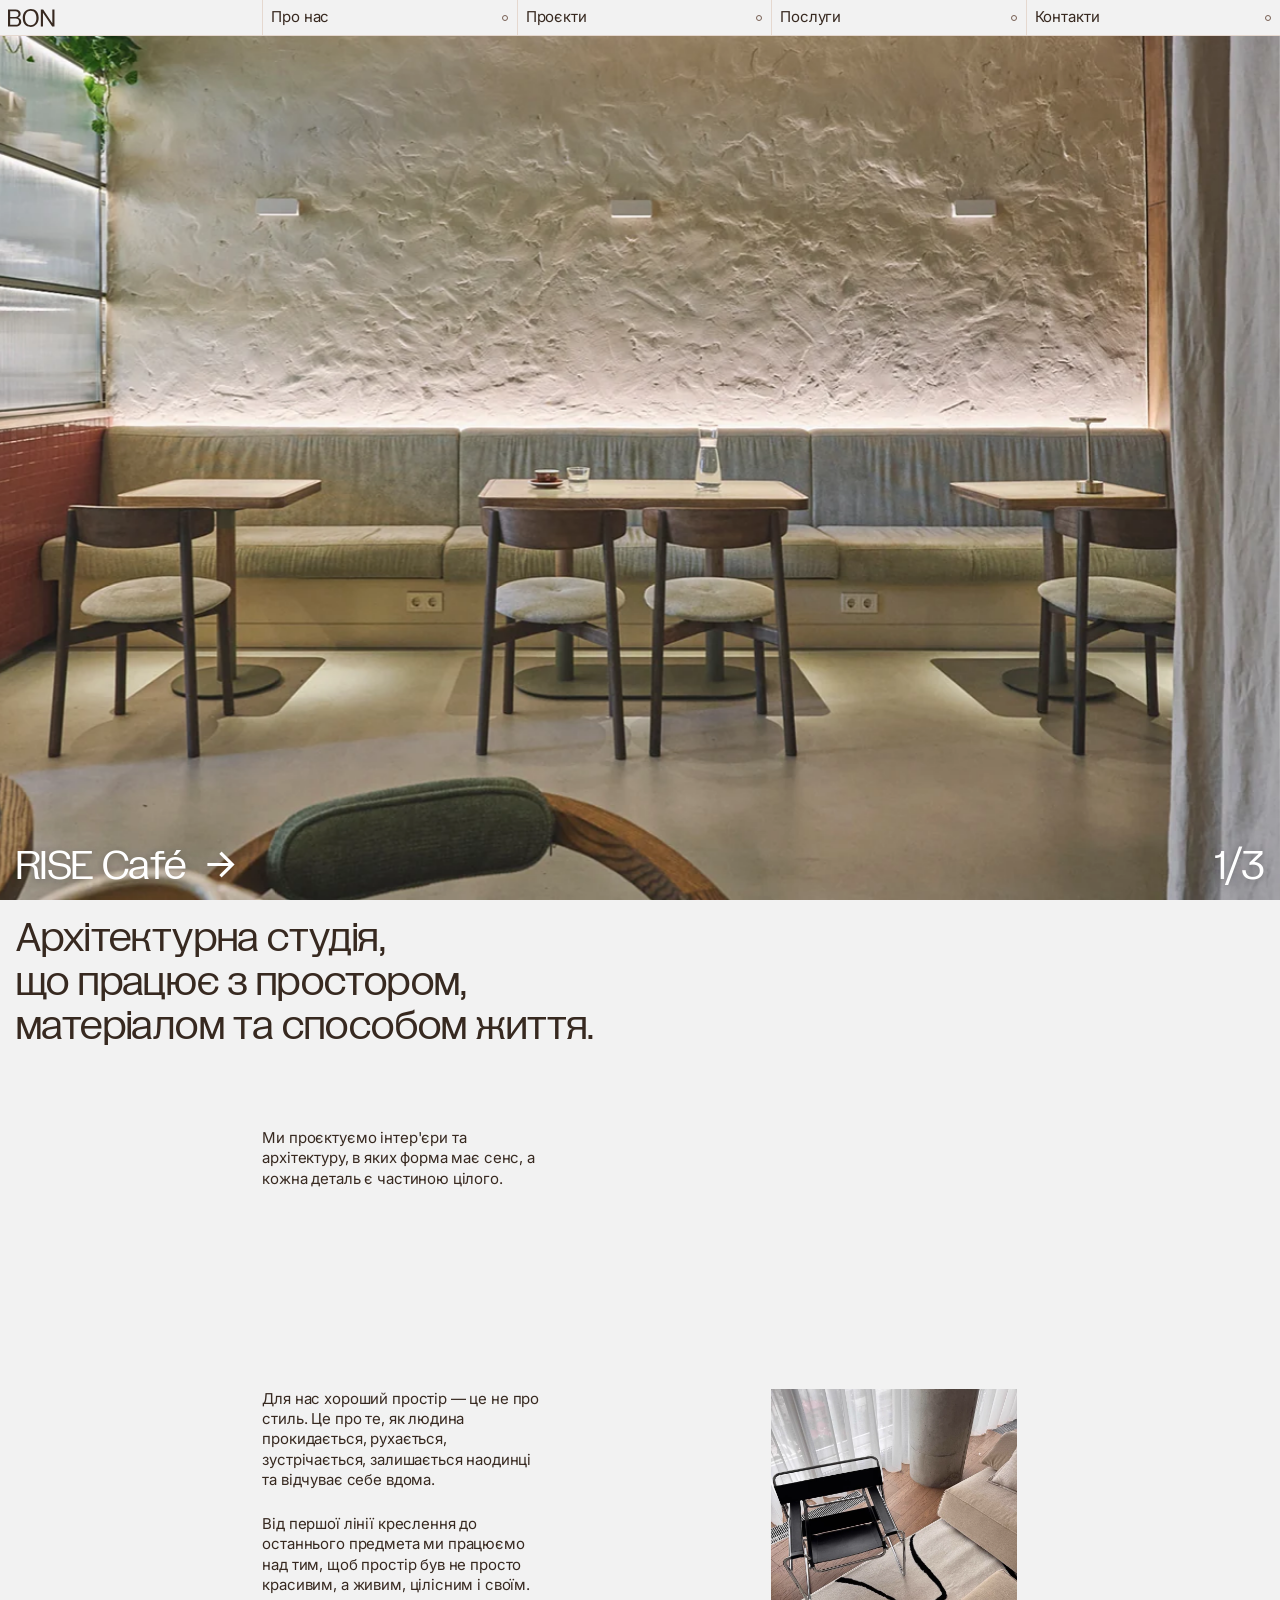
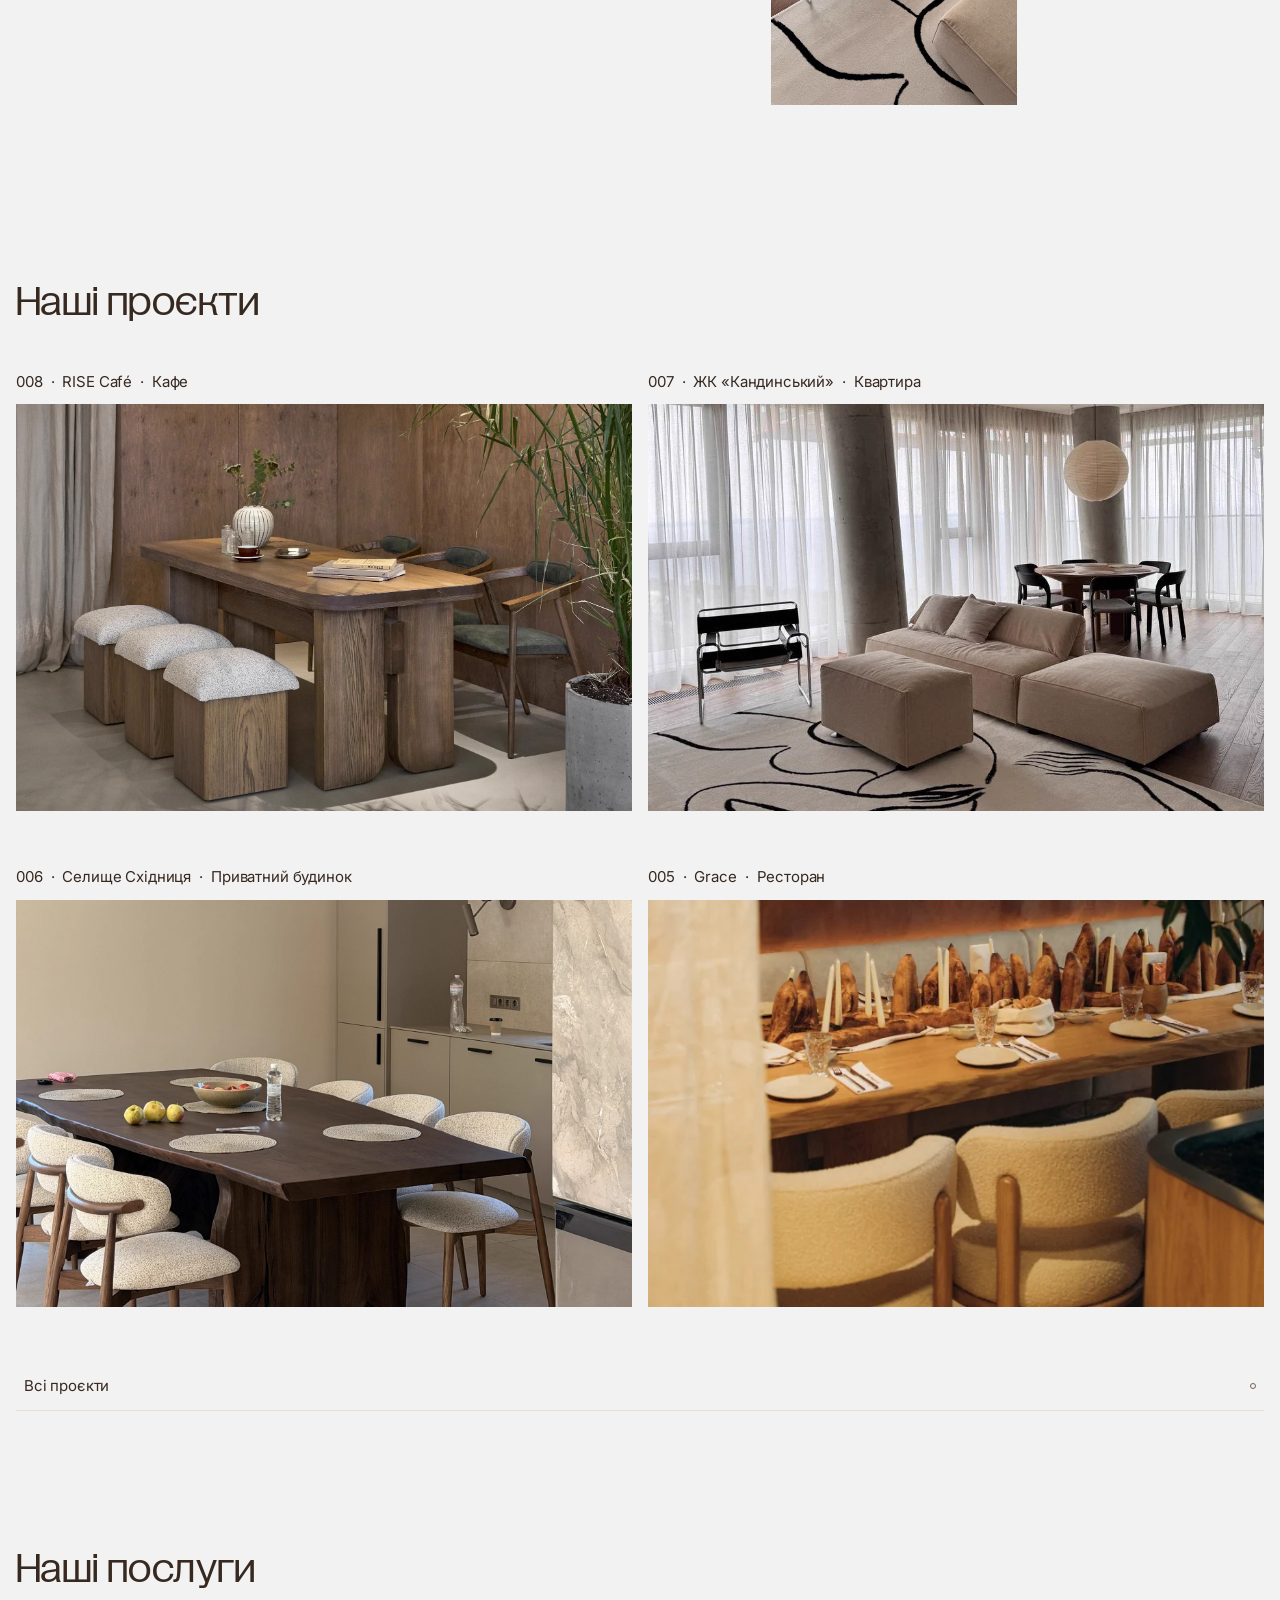
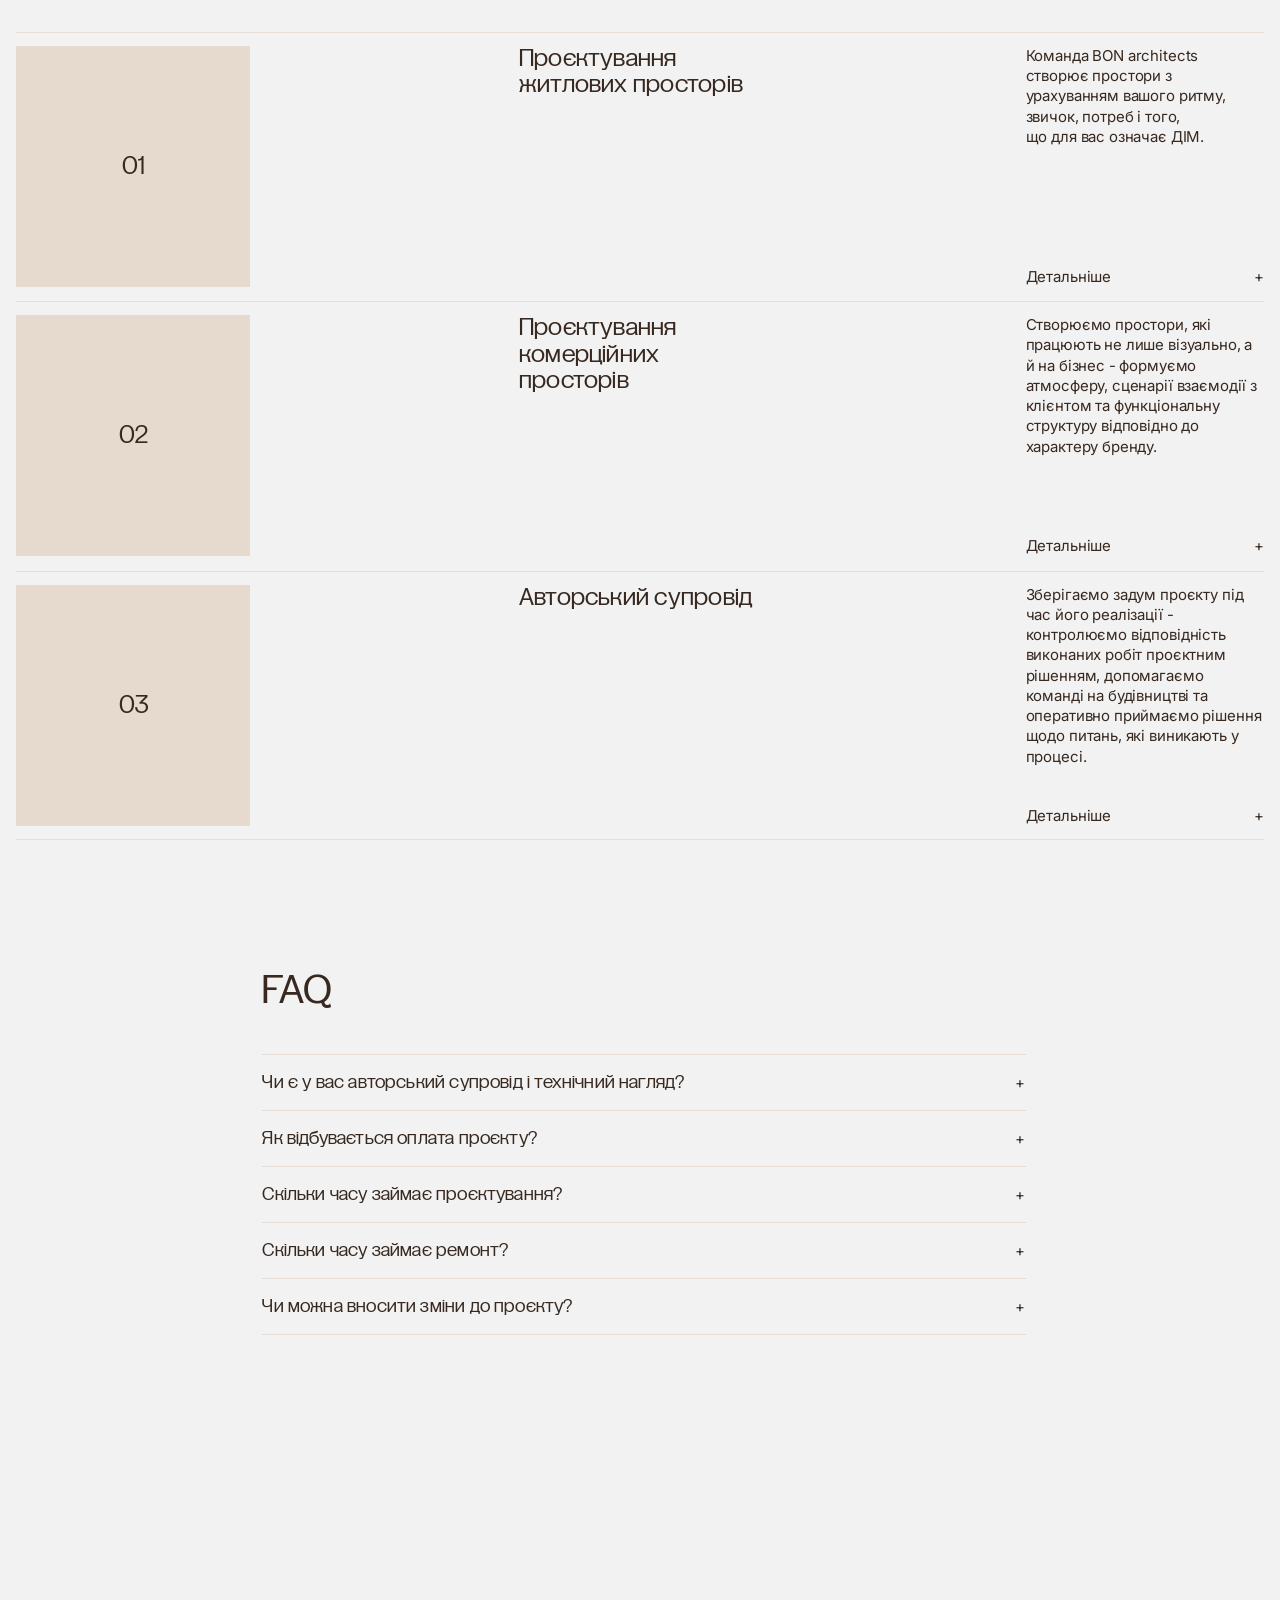
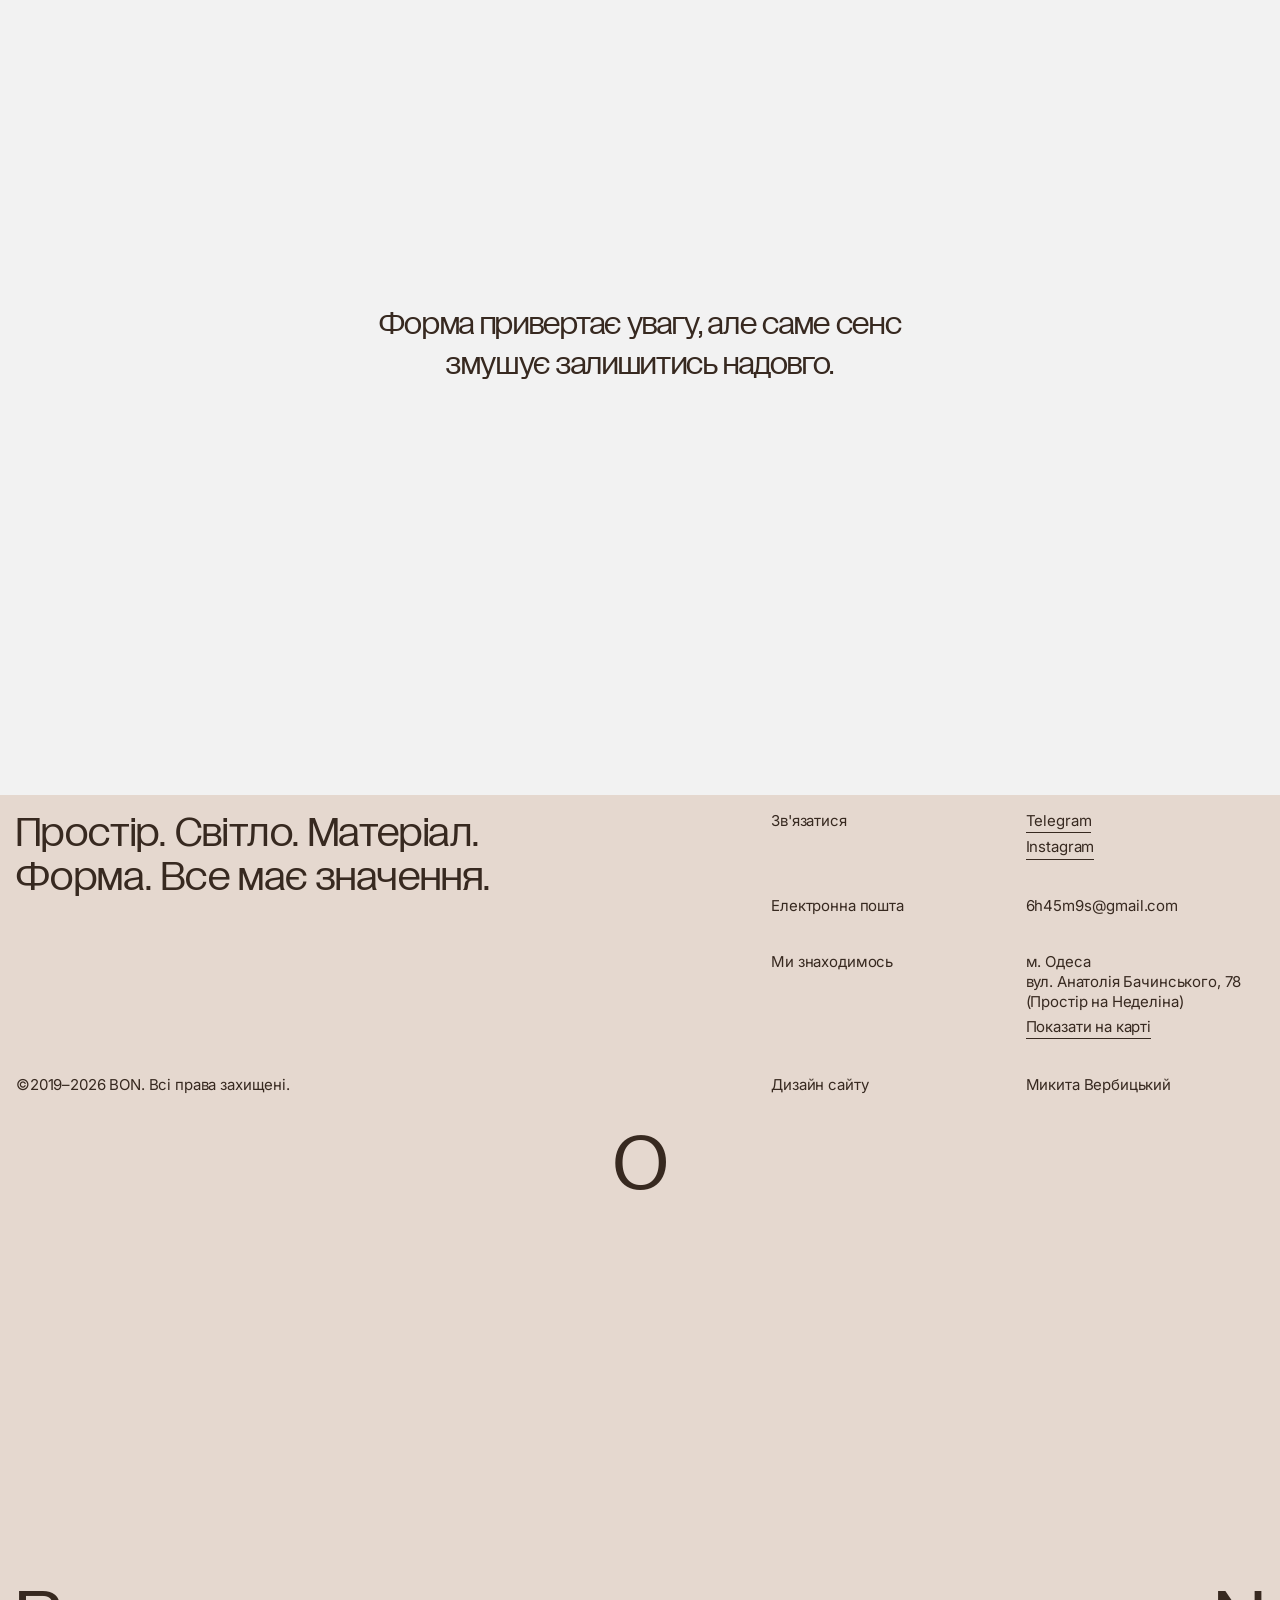
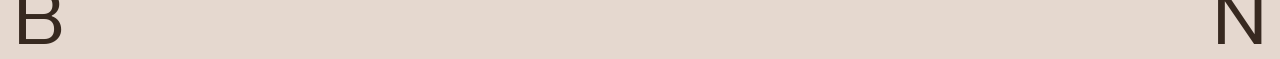
==== commit 66ea7c10: "Replace custom hero slider with Swiper, fix sticky video, sync pages - index.html/css/js: hero slide" ====
--- a/index.html
+++ b/index.html
@@ -27,6 +27,7 @@
     <link rel="preconnect" href="https://fonts.gstatic.com" crossorigin>
     <link href="https://fonts.googleapis.com/css2?family=Inter:wght@400&display=swap" rel="stylesheet">
     <link rel="preload" href="fonts/TwidGrotesk-Regular.woff2" as="font" type="font/woff2" crossorigin>
+    <link rel="stylesheet" href="https://cdn.jsdelivr.net/npm/swiper@11/swiper-bundle.min.css">
     <link rel="stylesheet" href="css/style.css">
 </head>
 <body>
@@ -84,23 +85,20 @@
     </header>
 
     <main>
-        <section class="hero-slider">
-            <div class="hero-track">
-                <div class="hero-slide">
+        <section class="hero-slider swiper">
+            <div class="swiper-wrapper">
+                <div class="swiper-slide hero-slide">
                     <img src="img/Hero/Hero1.webp" alt="RISE Café">
                 </div>
-                <div class="hero-slide">
+                <div class="swiper-slide hero-slide">
                     <img src="img/Hero/Hero2.webp" alt="Квартира у ЖК Кандинський">
                 </div>
-                <div class="hero-slide">
+                <div class="swiper-slide hero-slide">
                     <img src="img/Hero/Hero3.webp" alt="Приватний будинок у Східниці">
                 </div>
-                <div class="hero-slide">
-                    <img src="img/Hero/Hero1.webp" alt="RISE Café">
-                </div>
-            </div>
-
-            <!-- Текст и счётчик теперь СНАРУЖИ трека, фиксированы в углах -->
+            </div>
+
+            <!-- Текст и счётчик СНАРУЖИ swiper-wrapper, фиксированы в углах -->
             <div class="hero-caption" id="heroCaption">RISE Café <span class="arrow">→</span></div>
             <div class="hero-counter"><span class="current">1</span>/<span class="total">3</span></div>
         </section>
@@ -439,6 +437,7 @@
         </div>
     </div>
 
+    <script src="https://cdn.jsdelivr.net/npm/swiper@11/swiper-bundle.min.js"></script>
     <script src="js/main.js"></script>
     <script src="js/quote-paths.js"></script>
     <script src="js/quote-lines.js"></script>
--- a/css/style.css
+++ b/css/style.css
@@ -206,7 +206,10 @@
   margin: 0;
   padding: 0;
   background: transparent;
-  overflow-x: hidden; /* страховка от случайного горизонтального скролла на мобиле */
+}
+
+html {
+  overflow-x: hidden; /* страховка от случайного горизонтального скролла на мобиле — на body это ломает position: sticky в Chrome */
 }
 
 body {
@@ -227,18 +230,8 @@
   overflow: hidden;
 }
 
-.hero-track {
-  will-change: transform;
-  display: flex;
-  width: 400%;
+.hero-slide {
   height: 100%;
-  transition: transform 0.7s ease-in-out;
-}
-
-.hero-slide {
-  width: 25%;
-  height: 100%;
-  flex-shrink: 0;
   position: relative;
 }
 
@@ -1450,10 +1443,12 @@
 .error-main .footer-letters {
   position: absolute;
   top: 36px;              /* под шапкой */
-  left: 0; /* .error-main уже даёт 16px padding — тут 0, иначе отступ задваивается */
+  left: 0;
   right: 0;
   bottom: 0;
   margin-top: 0;
+  margin-left: 16px;  /* буква B — 16px от левого края экрана */
+  margin-right: 16px; /* буква N — 16px от правого края экрана */
   min-height: 0;
 }
 
